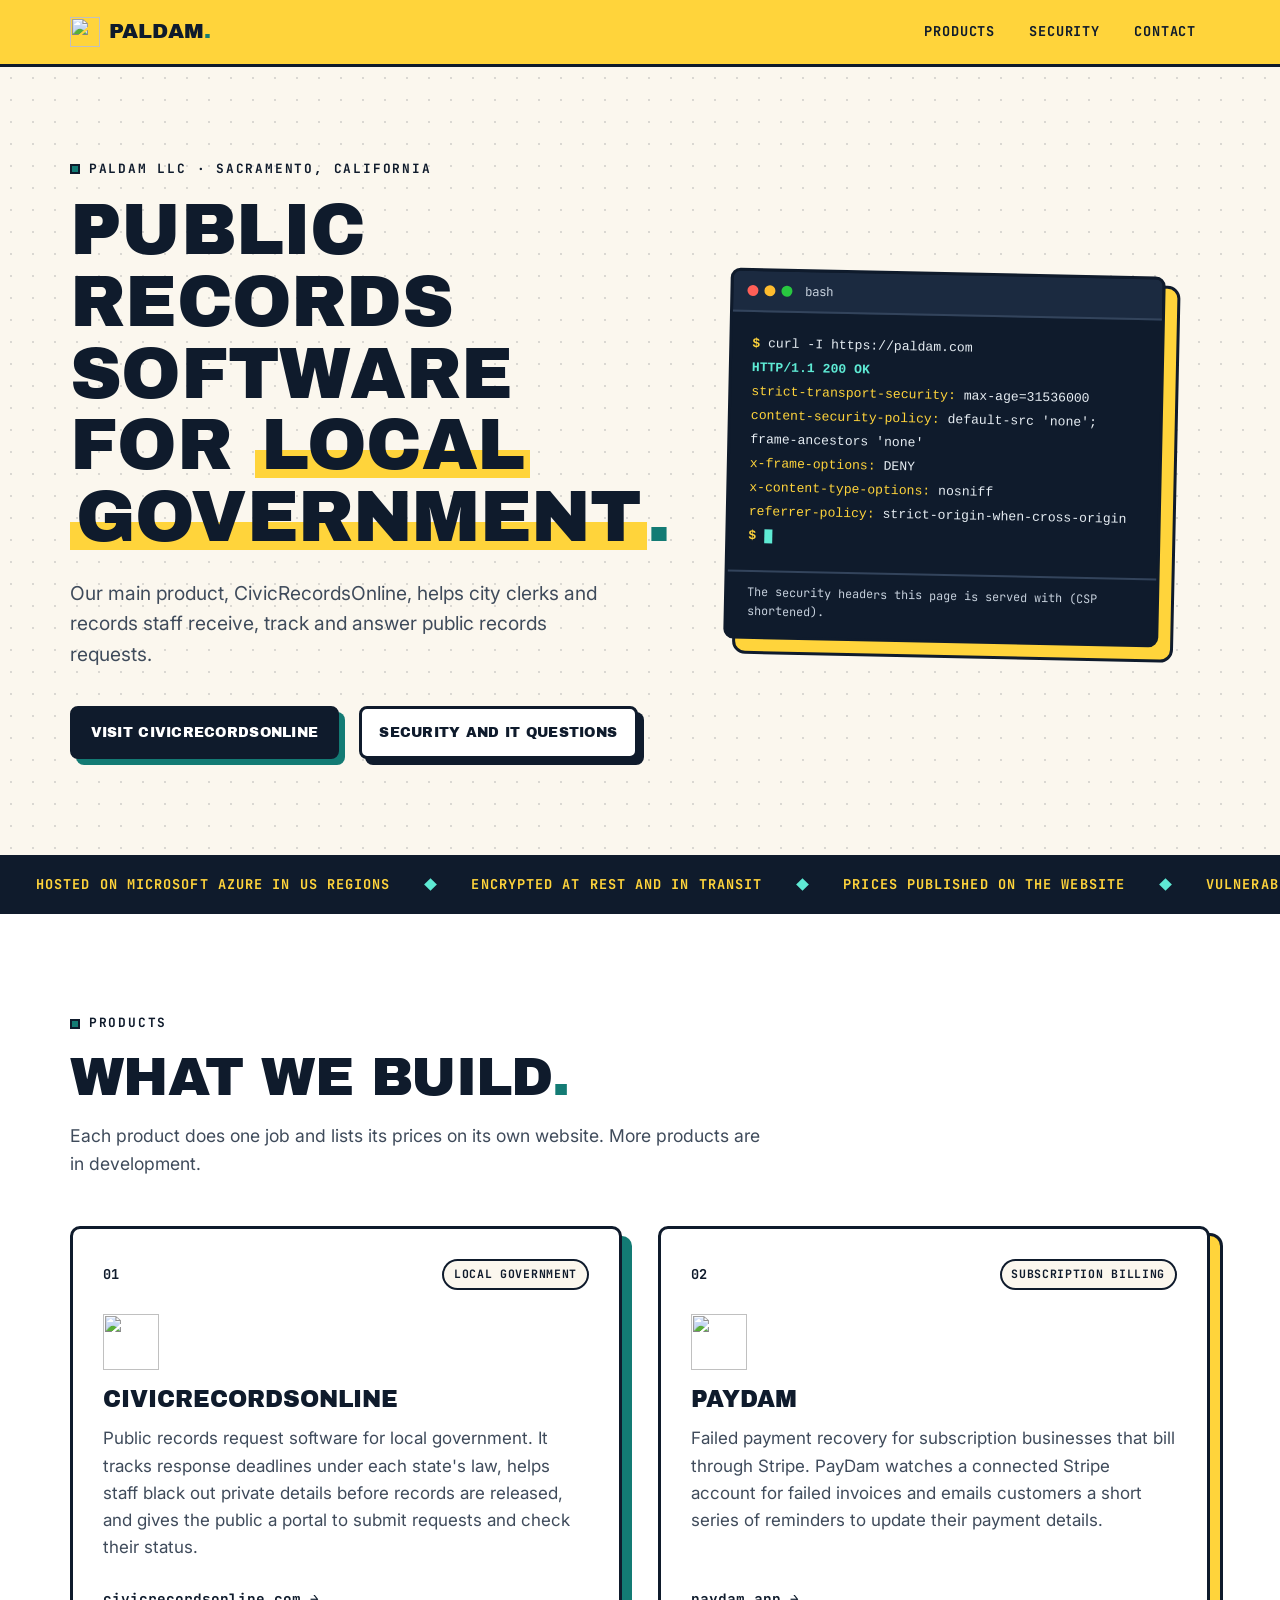
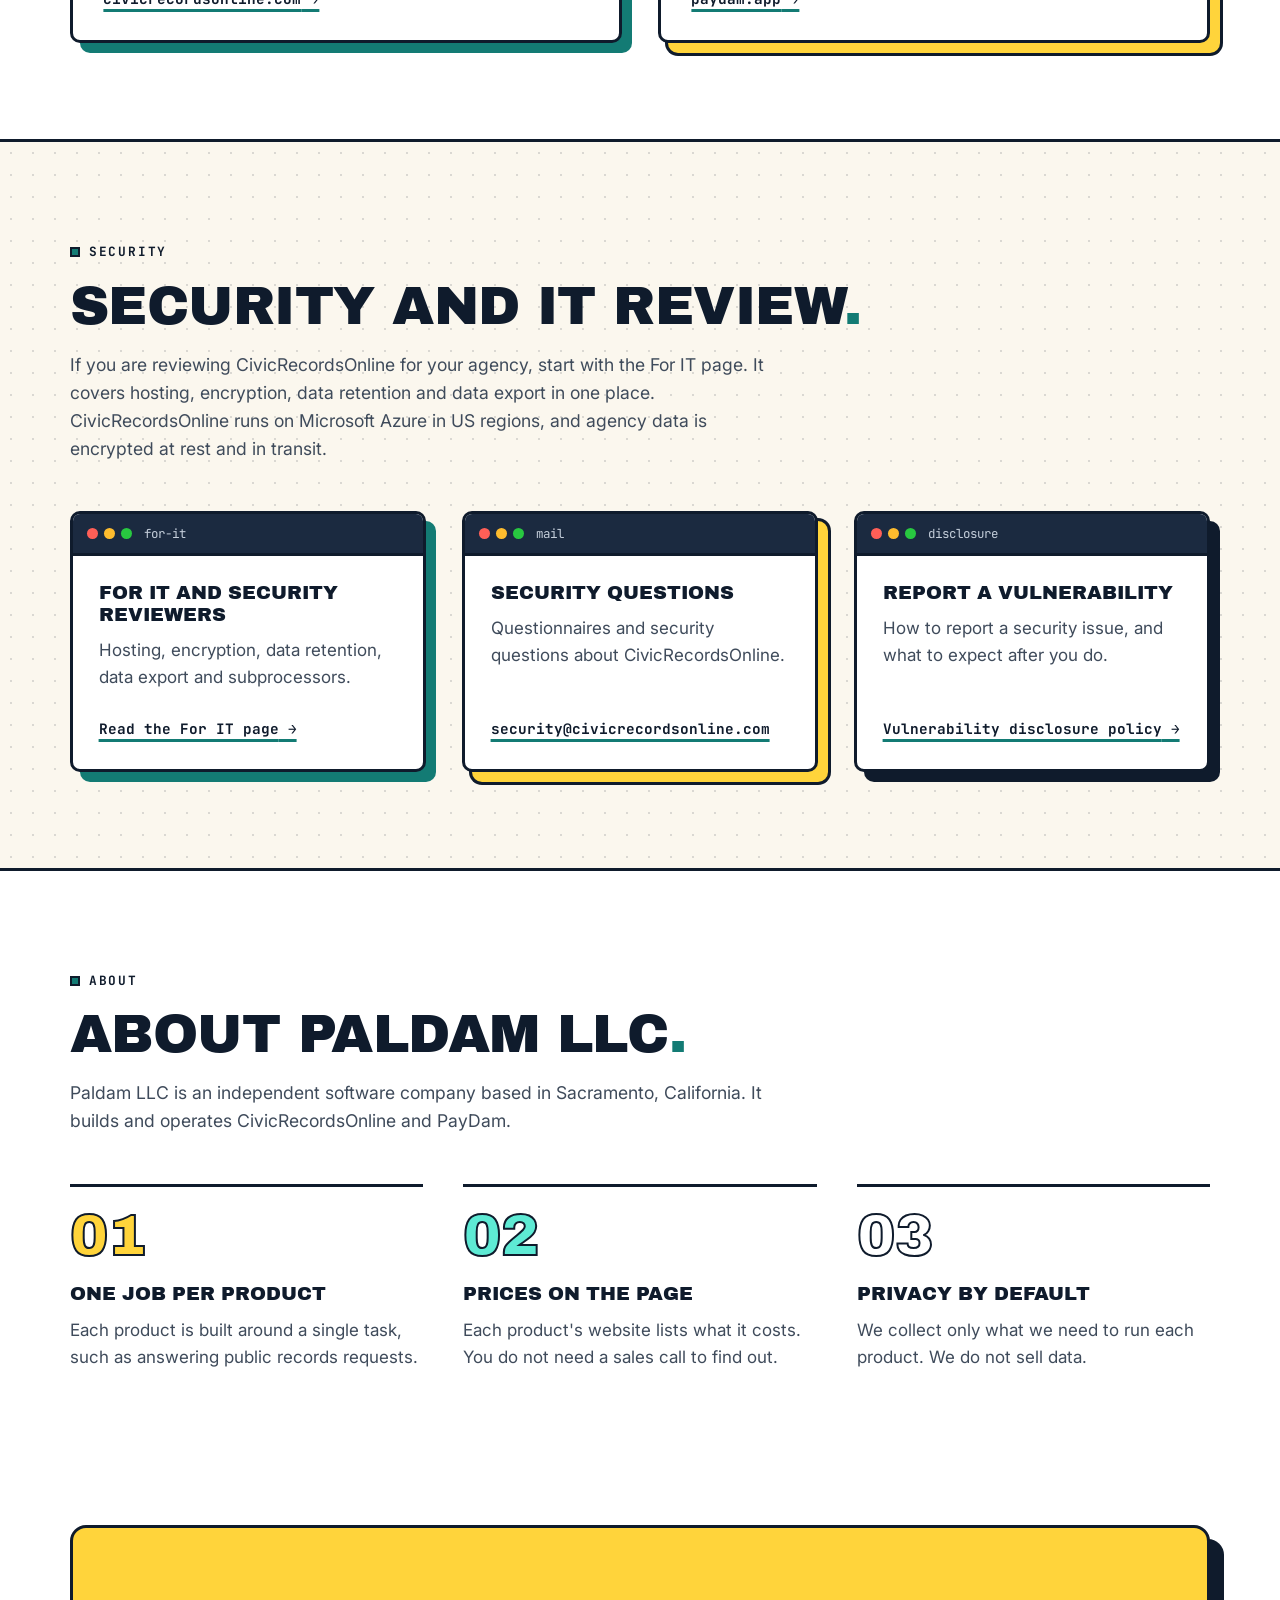
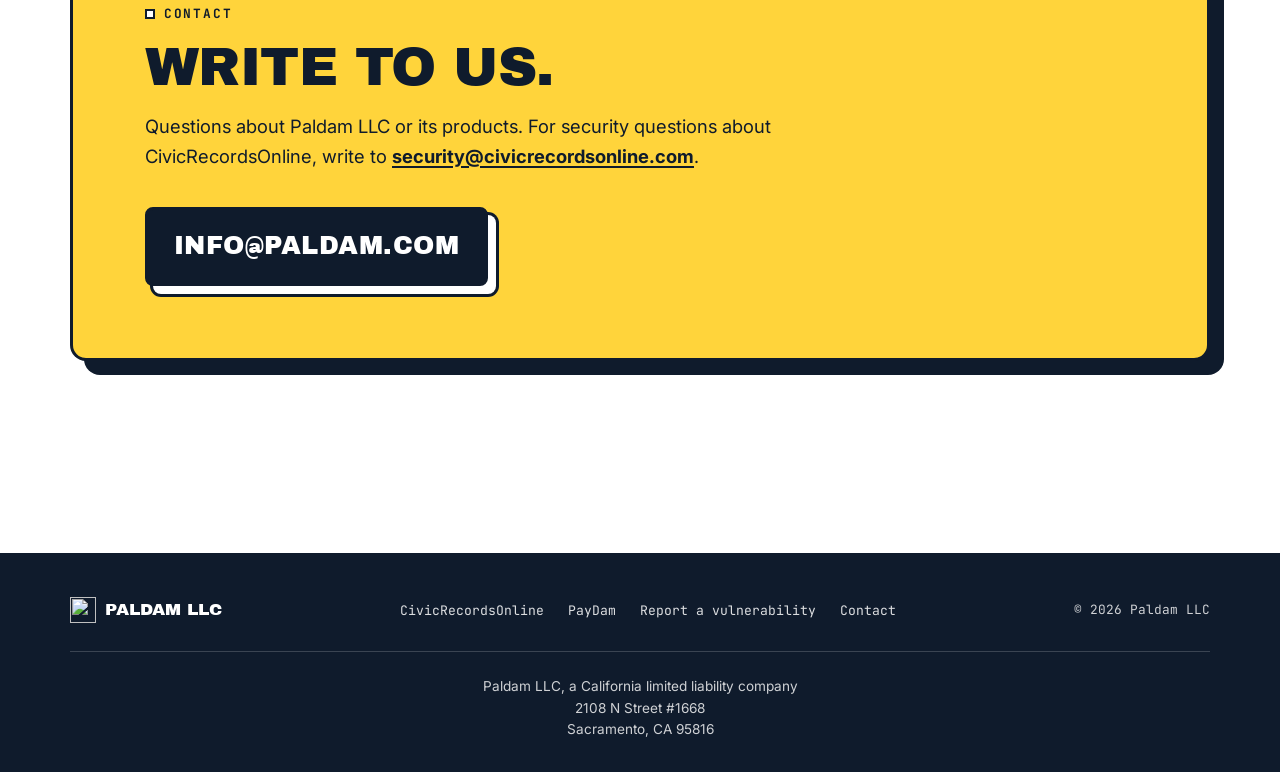
==== index.html @ 059cff36 "Version the stylesheet URL so browsers drop the cached old CSS Co-Authored-By: Claude Opus 5.5 <nore" ====
<!DOCTYPE html>
<html lang="en">
<head>
    <meta charset="UTF-8" />
    <meta name="viewport" content="width=device-width, initial-scale=1.0" />
    <title>Paldam LLC — Public records software for local government</title>
    <meta name="description" content="Paldam LLC is a software company in Sacramento, California. It builds CivicRecordsOnline, public records request software for local government, and PayDam, failed Stripe payment recovery for subscription businesses." />
    <meta name="robots" content="index, follow" />
    <meta name="theme-color" content="#ffd43b" />
    <link rel="canonical" href="https://paldam.com/" />

    <meta property="og:type" content="website" />
    <meta property="og:url" content="https://paldam.com/" />
    <meta property="og:title" content="Paldam LLC — Public records software for local government" />
    <meta property="og:description" content="Paldam LLC is a software company in Sacramento, California. It builds CivicRecordsOnline, public records request software for local government, and PayDam, failed Stripe payment recovery for subscription businesses." />
    <meta property="og:site_name" content="Paldam" />
    <meta property="og:locale" content="en_US" />

    <meta name="twitter:card" content="summary" />
    <meta name="twitter:title" content="Paldam LLC — Public records software for local government" />
    <meta name="twitter:description" content="Paldam LLC is a software company in Sacramento, California. It builds CivicRecordsOnline, public records request software for local government, and PayDam, failed Stripe payment recovery for subscription businesses." />

    <script type="application/ld+json">
    {
        "@context": "https://schema.org",
        "@type": "Organization",
        "name": "Paldam",
        "legalName": "Paldam LLC",
        "url": "https://paldam.com",
        "email": "info@paldam.com",
        "description": "Paldam LLC is a California limited liability company in Sacramento that builds CivicRecordsOnline, public records request software for local government, and PayDam.",
        "foundingDate": "2026",
        "sameAs": []
    }
    </script>

    <script type="application/ld+json">
    {
        "@context": "https://schema.org",
        "@type": "WebSite",
        "name": "Paldam",
        "url": "https://paldam.com"
    }
    </script>

    <script type="application/ld+json">
    {
        "@context": "https://schema.org",
        "@type": "SoftwareApplication",
        "name": "CivicRecordsOnline",
        "url": "https://www.civicrecordsonline.com",
        "applicationCategory": "BusinessApplication",
        "operatingSystem": "Web",
        "description": "Public records request software for local government. CivicRecordsOnline tracks response deadlines under each state's law, helps staff black out private details before records are released, and gives the public a portal to submit requests and check their status.",
        "offers": {
            "@type": "Offer",
            "description": "Free trial for government agencies. Monthly subscription tiers from $99 to $499 per month, with redaction and the public portal included in every tier."
        }
    }
    </script>

    <script type="application/ld+json">
    {
        "@context": "https://schema.org",
        "@type": "SoftwareApplication",
        "name": "PayDam",
        "url": "https://paydam.app",
        "applicationCategory": "BusinessApplication",
        "operatingSystem": "Web",
        "description": "Failed Stripe payment recovery for subscription businesses. PayDam watches a connected Stripe account for failed invoices and emails customers a short series of reminders to update their payment details."
    }
    </script>

    <link rel="preconnect" href="https://fonts.googleapis.com" />
    <link rel="preconnect" href="https://fonts.gstatic.com" crossorigin />
    <link href="https://fonts.googleapis.com/css2?family=Archivo+Black&family=Inter:wght@400;500;600;700&family=JetBrains+Mono:wght@500;700&display=swap" rel="stylesheet" />
    <link rel="stylesheet" href="/css/style.css?v=20261031b" />
    <link rel="icon" type="image/png" href="/favicon.png" />
    <script async src="https://www.googletagmanager.com/gtag/js?id=G-RNQLX96MKZ"></script>
    <script src="/js/analytics.js?v=20261031b"></script>
</head>
<body>

<a href="#main" class="skip-link">Skip to main content</a>

<header class="topbar">
    <div class="wrap topbar-inner">
        <a href="/" class="brand" aria-label="Paldam home">
            <img src="/icon.png" alt="" class="brand-icon" width="30" height="30" />
            <span class="brand-name">Paldam<span class="dot" aria-hidden="true">.</span></span>
        </a>
        <nav aria-label="Main">
            <ul class="topnav">
                <li><a href="#products">Products</a></li>
                <li><a href="#security">Security</a></li>
                <li><a href="#contact">Contact</a></li>
            </ul>
        </nav>
    </div>
</header>

<main id="main">

<section class="hero grid-bg" aria-labelledby="hero-title">
    <div class="wrap hero-inner">
        <div class="hero-copy">
            <p class="eyebrow">Paldam LLC · Sacramento, California</p>
            <h1 id="hero-title" class="display">
                Public records software for
                <span class="mark">local government</span><span class="dot" aria-hidden="true">.</span>
            </h1>
            <p class="lede">
                Our main product, CivicRecordsOnline, helps city clerks and
                records staff receive, track and answer public records requests.
            </p>
            <div class="actions">
                <a href="https://www.civicrecordsonline.com" class="btn btn-ink">Visit CivicRecordsOnline</a>
                <a href="#security" class="btn btn-paper">Security and IT questions</a>
            </div>
        </div>

        <figure class="term hero-term" aria-labelledby="term-caption">
            <div class="term-bar" aria-hidden="true">
                <span class="term-dots"><i></i><i></i><i></i></span>
                <span class="term-title">bash</span>
            </div>
<pre class="term-body"><code><span class="t-prompt">$</span> curl -I https://paldam.com
<span class="t-ok">HTTP/1.1 200 OK</span>
<span class="t-key">strict-transport-security:</span> max-age=31536000
<span class="t-key">content-security-policy:</span> default-src 'none'; frame-ancestors 'none'
<span class="t-key">x-frame-options:</span> DENY
<span class="t-key">x-content-type-options:</span> nosniff
<span class="t-key">referrer-policy:</span> strict-origin-when-cross-origin
<span class="t-prompt">$</span> <span class="t-cursor" aria-hidden="true"></span></code></pre>
            <figcaption id="term-caption" class="term-caption">The security headers this page is served with (CSP shortened).</figcaption>
        </figure>
    </div>
</section>

<div class="ticker" aria-label="Facts about CivicRecordsOnline">
    <ul class="ticker-track">
        <li>Hosted on Microsoft Azure in US regions</li>
        <li>Encrypted at rest and in transit</li>
        <li>Prices published on the website</li>
        <li>Vulnerability disclosure policy</li>
        <li>security.txt at /.well-known</li>
        <li aria-hidden="true">Hosted on Microsoft Azure in US regions</li>
        <li aria-hidden="true">Encrypted at rest and in transit</li>
        <li aria-hidden="true">Prices published on the website</li>
        <li aria-hidden="true">Vulnerability disclosure policy</li>
        <li aria-hidden="true">security.txt at /.well-known</li>
    </ul>
</div>

<section class="section" id="products" aria-labelledby="products-title">
    <div class="wrap">
        <p class="eyebrow">Products</p>
        <h2 id="products-title" class="display display-2">What we build<span class="dot" aria-hidden="true">.</span></h2>
        <p class="section-lede">Each product does one job and lists its prices on its own website. More products are in development.</p>

        <div class="cards cards-2">
            <article class="card card-teal">
                <div class="card-head">
                    <span class="card-num">01</span>
                    <span class="tag">Local government</span>
                </div>
                <img src="https://www.civicrecordsonline.com/favicon.png" alt="" class="card-icon" width="56" height="56" />
                <h3 class="card-title">CivicRecordsOnline</h3>
                <p class="card-text">
                    Public records request software for local government. It
                    tracks response deadlines under each state's law, helps
                    staff black out private details before records are
                    released, and gives the public a portal to submit requests
                    and check their status.
                </p>
                <a href="https://www.civicrecordsonline.com" class="card-link">civicrecordsonline.com</a>
            </article>

            <article class="card card-yellow">
                <div class="card-head">
                    <span class="card-num">02</span>
                    <span class="tag">Subscription billing</span>
                </div>
                <img src="https://paydam.app/favicon.png" alt="" class="card-icon" width="56" height="56" />
                <h3 class="card-title">PayDam</h3>
                <p class="card-text">
                    Failed payment recovery for subscription businesses that
                    bill through Stripe. PayDam watches a connected Stripe
                    account for failed invoices and emails customers a short
                    series of reminders to update their payment details.
                </p>
                <a href="https://paydam.app" class="card-link">paydam.app</a>
            </article>
        </div>
    </div>
</section>

<section class="section section-paper grid-bg" id="security" aria-labelledby="security-title">
    <div class="wrap">
        <p class="eyebrow">Security</p>
        <h2 id="security-title" class="display display-2">Security and IT review<span class="dot" aria-hidden="true">.</span></h2>
        <p class="section-lede">
            If you are reviewing CivicRecordsOnline for your agency, start with
            the For IT page. It covers hosting, encryption, data retention and
            data export in one place. CivicRecordsOnline runs on Microsoft Azure
            in US regions, and agency data is encrypted at rest and in transit.
        </p>

        <ul class="cards cards-3">
            <li class="card win">
                <div class="term-bar" aria-hidden="true">
                    <span class="term-dots"><i></i><i></i><i></i></span>
                    <span class="term-title">for-it</span>
                </div>
                <div class="win-body">
                    <h3 class="card-title">For IT and security reviewers</h3>
                    <p class="card-text">Hosting, encryption, data retention, data export and subprocessors.</p>
                    <a href="https://www.civicrecordsonline.com/for-it" class="card-link">Read the For IT page</a>
                </div>
            </li>
            <li class="card win">
                <div class="term-bar" aria-hidden="true">
                    <span class="term-dots"><i></i><i></i><i></i></span>
                    <span class="term-title">mail</span>
                </div>
                <div class="win-body">
                    <h3 class="card-title">Security questions</h3>
                    <p class="card-text">Questionnaires and security questions about CivicRecordsOnline.</p>
                    <a href="mailto:security@civicrecordsonline.com" class="card-link card-link-mail">security@civicrecordsonline.com</a>
                </div>
            </li>
            <li class="card win">
                <div class="term-bar" aria-hidden="true">
                    <span class="term-dots"><i></i><i></i><i></i></span>
                    <span class="term-title">disclosure</span>
                </div>
                <div class="win-body">
                    <h3 class="card-title">Report a vulnerability</h3>
                    <p class="card-text">How to report a security issue, and what to expect after you do.</p>
                    <a href="https://www.civicrecordsonline.com/security" class="card-link">Vulnerability disclosure policy</a>
                </div>
            </li>
        </ul>
    </div>
</section>

<section class="section" id="about" aria-labelledby="about-title">
    <div class="wrap">
        <p class="eyebrow">About</p>
        <h2 id="about-title" class="display display-2">About Paldam LLC<span class="dot" aria-hidden="true">.</span></h2>
        <p class="section-lede">
            Paldam LLC is an independent software company based in Sacramento,
            California. It builds and operates CivicRecordsOnline and PayDam.
        </p>

        <ol class="values">
            <li class="value">
                <span class="value-num" aria-hidden="true">01</span>
                <h3 class="value-title">One job per product</h3>
                <p class="card-text">Each product is built around a single task, such as answering public records requests.</p>
            </li>
            <li class="value">
                <span class="value-num" aria-hidden="true">02</span>
                <h3 class="value-title">Prices on the page</h3>
                <p class="card-text">Each product's website lists what it costs. You do not need a sales call to find out.</p>
            </li>
            <li class="value">
                <span class="value-num" aria-hidden="true">03</span>
                <h3 class="value-title">Privacy by default</h3>
                <p class="card-text">We collect only what we need to run each product. We do not sell data.</p>
            </li>
        </ol>
    </div>
</section>

<section class="section section-contact" id="contact" aria-labelledby="contact-title">
    <div class="wrap">
        <div class="contact">
            <p class="eyebrow eyebrow-ink">Contact</p>
            <h2 id="contact-title" class="display display-2">Write to us<span class="dot dot-ink" aria-hidden="true">.</span></h2>
            <p class="contact-text">
                Questions about Paldam LLC or its products. For security
                questions about CivicRecordsOnline, write to
                <a href="mailto:security@civicrecordsonline.com">security@civicrecordsonline.com</a>.
            </p>
            <a href="mailto:info@paldam.com" class="btn btn-ink btn-big">info@paldam.com</a>
        </div>
    </div>
</section>

</main>

<footer class="footer">
    <div class="wrap footer-inner">
        <div class="footer-brand">
            <img src="/icon_white.png" alt="" width="26" height="26" />
            <span>Paldam LLC</span>
        </div>
        <nav aria-label="Footer">
            <ul class="footer-links">
                <li><a href="https://www.civicrecordsonline.com">CivicRecordsOnline</a></li>
                <li><a href="https://paydam.app">PayDam</a></li>
                <li><a href="https://www.civicrecordsonline.com/security">Report a vulnerability</a></li>
                <li><a href="mailto:info@paldam.com">Contact</a></li>
            </ul>
        </nav>
        <span class="footer-copy">&copy; 2026 Paldam LLC</span>
    </div>
    <div class="wrap footer-legal">
        Paldam LLC, a California limited liability company<br />
        2108 N Street #1668<br />
        Sacramento, CA 95816
    </div>
</footer>

</body>
</html>
---- css/style.css ----
*, *::before, *::after { box-sizing: border-box; margin: 0; padding: 0; }

:root {
    --ink:      #0f1b2c;
    --ink-2:    #1b2a40;
    --paper:    #fbf7ee;
    --white:    #ffffff;
    --yellow:   #ffd43b;
    --teal:     #137b74;
    --teal-lt:  #5eead4;
    --muted:    #3f4b5b;
    --dot-grid: rgba(15, 27, 44, .14);
    --border:   3px solid var(--ink);
    --radius:   10px;
    --display:  'Archivo Black', 'Arial Black', 'Segoe UI', sans-serif;
    --body:     'Inter', 'Segoe UI', system-ui, sans-serif;
    --mono:     'JetBrains Mono', ui-monospace, 'Cascadia Mono', Consolas, monospace;
}

html { scroll-behavior: smooth; scroll-padding-top: 80px; }

body {
    font-family: var(--body);
    font-size: 1.0625rem;
    line-height: 1.6;
    color: var(--ink);
    background: var(--white);
    -webkit-font-smoothing: antialiased;
}

img { display: block; max-width: 100%; }
a { color: inherit; }

.wrap {
    width: min(1140px, 100% - 3rem);
    margin-inline: auto;
}

.skip-link {
    position: absolute;
    left: -9999px;
    top: .5rem;
    z-index: 300;
    background: var(--ink);
    color: var(--white);
    padding: .6rem 1rem;
    border-radius: 6px;
    font-weight: 700;
    text-decoration: none;
}
.skip-link:focus { left: .5rem; }

a:focus-visible,
.btn:focus-visible {
    outline: 3px solid var(--ink);
    outline-offset: 3px;
    box-shadow: 0 0 0 6px var(--yellow);
}

.grid-bg {
    background-color: var(--paper);
    background-image: radial-gradient(var(--dot-grid) 1.2px, transparent 1.4px);
    background-size: 22px 22px;
}

.dot { color: var(--teal); }
.dot-ink { color: var(--ink); }

.eyebrow {
    display: inline-flex;
    align-items: center;
    gap: .55rem;
    font-family: var(--mono);
    font-size: .8rem;
    font-weight: 700;
    letter-spacing: .14em;
    text-transform: uppercase;
    color: var(--ink);
    margin-bottom: 1rem;
}
.eyebrow::before {
    content: '';
    width: 10px;
    height: 10px;
    background: var(--teal);
    border: 2px solid var(--ink);
}
.eyebrow-ink::before { background: var(--white); }

.display {
    font-family: var(--display);
    font-weight: 400;
    text-transform: uppercase;
    letter-spacing: -.01em;
    line-height: 1;
    color: var(--ink);
}
.display-2 {
    font-size: clamp(2rem, 4.6vw, 3.4rem);
    margin-bottom: 1.1rem;
}

.mark {
    background: linear-gradient(transparent 56%, var(--yellow) 56%, var(--yellow) 92%, transparent 92%);
    -webkit-box-decoration-break: clone;
    box-decoration-break: clone;
    padding-inline: .08em;
}

.topbar {
    position: sticky;
    top: 0;
    z-index: 100;
    background: var(--yellow);
    border-bottom: var(--border);
}
.topbar-inner {
    display: flex;
    align-items: center;
    justify-content: space-between;
    gap: 1rem;
    min-height: 64px;
}
.brand {
    display: inline-flex;
    align-items: center;
    gap: .55rem;
    text-decoration: none;
}
.brand-icon { width: 30px; height: 30px; object-fit: contain; }
.brand-name {
    font-family: var(--display);
    font-size: 1.3rem;
    text-transform: uppercase;
    letter-spacing: .01em;
}
.topnav {
    display: flex;
    gap: .4rem;
    list-style: none;
}
.topnav a {
    display: block;
    padding: .4rem .75rem;
    border: 2px solid transparent;
    border-radius: 6px;
    font-family: var(--mono);
    font-size: .85rem;
    font-weight: 700;
    text-transform: uppercase;
    letter-spacing: .06em;
    text-decoration: none;
    transition: border-color .15s, background-color .15s;
}
.topnav a:hover {
    border-color: var(--ink);
    background: var(--white);
}

.btn {
    display: inline-block;
    padding: .8rem 1.1rem;
    border: var(--border);
    border-radius: 8px;
    font-family: var(--display);
    font-size: .86rem;
    text-transform: uppercase;
    letter-spacing: .02em;
    text-decoration: none;
    transition: transform .15s ease, box-shadow .15s ease;
}
.btn-ink {
    background: var(--ink);
    color: var(--white);
    box-shadow: 6px 6px 0 var(--teal);
}
.btn-paper {
    background: var(--white);
    color: var(--ink);
    box-shadow: 6px 6px 0 var(--ink);
}
.btn:hover { transform: translate(-2px, -2px); }
.btn-ink:hover { box-shadow: 8px 8px 0 var(--teal); }
.btn-paper:hover { box-shadow: 8px 8px 0 var(--ink); }
.btn:active { transform: translate(4px, 4px); box-shadow: 2px 2px 0 var(--ink); }

.hero {
    border-bottom: var(--border);
    padding: 5.5rem 0 6rem;
}
.hero-inner {
    display: grid;
    grid-template-columns: 1.1fr .9fr;
    gap: 3.5rem;
    align-items: center;
}
.hero .display {
    font-size: clamp(2.4rem, 5.6vw, 4.6rem);
    margin-bottom: 1.5rem;
}
.lede {
    font-size: 1.2rem;
    color: var(--muted);
    max-width: 34rem;
    margin-bottom: 2.25rem;
}
.actions {
    display: flex;
    flex-wrap: wrap;
    gap: 1.1rem 1.25rem;
}

.term {
    background: var(--ink);
    border: var(--border);
    border-radius: var(--radius);
    overflow: hidden;
}
.hero-term {
    box-shadow: 12px 12px 0 var(--yellow), 12px 12px 0 3px var(--ink);
    transform: rotate(1.2deg);
    transition: transform .25s ease;
}
.hero-term:hover { transform: rotate(0deg); }
.term-bar {
    display: flex;
    align-items: center;
    gap: .75rem;
    padding: .6rem .9rem;
    background: var(--ink-2);
    border-bottom: 2px solid #33445c;
}
.term-dots { display: inline-flex; gap: 6px; }
.term-dots i {
    width: 11px;
    height: 11px;
    border-radius: 50%;
    background: #ff5f57;
}
.term-dots i:nth-child(2) { background: #febc2e; }
.term-dots i:nth-child(3) { background: #28c840; }
.term-title {
    font-family: var(--mono);
    font-size: .78rem;
    color: #c5cfdb;
}
.term-body {
    margin: 0;
    padding: 1.25rem 1.25rem 1.4rem;
    font-family: var(--mono);
    font-size: .82rem;
    line-height: 1.75;
    color: #e6edf3;
    white-space: pre-wrap;
    overflow-wrap: anywhere;
}
.t-prompt { color: var(--yellow); font-weight: 700; }
.t-ok { color: var(--teal-lt); font-weight: 700; }
.t-key { color: var(--yellow); }
.t-cursor {
    display: inline-block;
    width: .6em;
    height: 1.05em;
    vertical-align: text-bottom;
    background: var(--teal-lt);
    animation: blink 1.1s steps(1) infinite;
}
@keyframes blink { 50% { opacity: 0; } }
.term-caption {
    padding: .7rem 1.25rem .9rem;
    border-top: 2px solid #33445c;
    font-family: var(--mono);
    font-size: .74rem;
    color: #c5cfdb;
}

.ticker {
    overflow: hidden;
    background: var(--ink);
    border-bottom: var(--border);
}
.ticker-track {
    display: flex;
    width: max-content;
    list-style: none;
    animation: marquee 38s linear infinite;
}
.ticker:hover .ticker-track { animation-play-state: paused; }
.ticker-track li {
    display: flex;
    align-items: center;
    gap: 2.25rem;
    padding: .95rem 0 .95rem 2.25rem;
    font-family: var(--mono);
    font-size: .85rem;
    font-weight: 700;
    letter-spacing: .08em;
    text-transform: uppercase;
    color: var(--yellow);
    white-space: nowrap;
}
.ticker-track li::after {
    content: '';
    width: 9px;
    height: 9px;
    background: var(--teal-lt);
    transform: rotate(45deg);
}
@keyframes marquee { to { transform: translateX(-50%); } }

.section { padding: 6rem 0; }
.section-paper { border-block: var(--border); }
.section-lede {
    color: var(--muted);
    font-size: 1.1rem;
    max-width: 44rem;
}

.cards {
    display: grid;
    gap: 2.25rem;
    margin-top: 3rem;
    list-style: none;
    align-items: stretch;
}
.cards-2 { grid-template-columns: repeat(2, 1fr); }
.cards-3 { grid-template-columns: repeat(3, 1fr); }

.card {
    display: flex;
    flex-direction: column;
    background: var(--white);
    border: var(--border);
    border-radius: var(--radius);
    padding: 1.9rem;
    box-shadow: 10px 10px 0 var(--ink);
    transition: transform .2s ease, box-shadow .2s ease;
}
.card:hover { transform: translate(-3px, -3px); }
.card-teal { box-shadow: 10px 10px 0 var(--teal); }
.card-teal:hover { box-shadow: 13px 13px 0 var(--teal); }
.card-yellow { box-shadow: 10px 10px 0 var(--yellow), 10px 10px 0 3px var(--ink); }
.card-yellow:hover { box-shadow: 13px 13px 0 var(--yellow), 13px 13px 0 3px var(--ink); }

.card-head {
    display: flex;
    align-items: center;
    justify-content: space-between;
    gap: 1rem;
    margin-bottom: 1.5rem;
}
.card-num {
    font-family: var(--mono);
    font-size: .85rem;
    font-weight: 700;
}
.tag {
    font-family: var(--mono);
    font-size: .72rem;
    font-weight: 700;
    letter-spacing: .06em;
    text-transform: uppercase;
    padding: .25rem .6rem;
    border: 2px solid var(--ink);
    border-radius: 999px;
    background: var(--paper);
}
.card-icon {
    width: 56px;
    height: 56px;
    object-fit: contain;
    margin-bottom: 1.1rem;
}
.card-title {
    font-family: var(--display);
    font-weight: 400;
    font-size: 1.45rem;
    line-height: 1.15;
    text-transform: uppercase;
    margin-bottom: .7rem;
}
.card-text {
    color: var(--muted);
    margin-bottom: 1.6rem;
}
.card-link {
    margin-top: auto;
    align-self: flex-start;
    font-family: var(--mono);
    font-size: .9rem;
    font-weight: 700;
    color: var(--ink);
    text-decoration: underline;
    text-decoration-color: var(--teal);
    text-decoration-thickness: 3px;
    text-underline-offset: 5px;
}
.card-link::after { content: ' \2192'; }
.card-link:hover { text-decoration-color: var(--ink); }
.card-link-mail { overflow-wrap: anywhere; }
.card-link-mail::after { content: none; }

.win {
    padding: 0;
    overflow: hidden;
}
.win .term-bar { border-bottom: var(--border); }
.win-body {
    display: flex;
    flex-direction: column;
    flex: 1;
    padding: 1.6rem 1.6rem 1.8rem;
}
.win .card-title { font-size: 1.2rem; }
.cards-3 .win:nth-child(1) { box-shadow: 10px 10px 0 var(--teal); }
.cards-3 .win:nth-child(2) { box-shadow: 10px 10px 0 var(--yellow), 10px 10px 0 3px var(--ink); }
.cards-3 .win:nth-child(3) { box-shadow: 10px 10px 0 var(--ink); }

.values {
    display: grid;
    grid-template-columns: repeat(3, 1fr);
    gap: 2.5rem;
    margin-top: 3rem;
    list-style: none;
}
.value {
    border-top: var(--border);
    padding-top: 1.25rem;
}
.value-num {
    display: block;
    font-family: var(--display);
    font-size: 3.6rem;
    line-height: 1;
    color: transparent;
    -webkit-text-stroke: 2px var(--ink);
    margin-bottom: .9rem;
}
.value:nth-child(1) .value-num { color: var(--yellow); }
.value:nth-child(2) .value-num { color: var(--teal-lt); }
.value:nth-child(3) .value-num { color: var(--white); }
.value-title {
    font-family: var(--display);
    font-weight: 400;
    font-size: 1.2rem;
    text-transform: uppercase;
    margin-bottom: .5rem;
}

.section-contact { padding-top: 2rem; }
.contact {
    background: var(--yellow);
    border: var(--border);
    border-radius: 16px;
    box-shadow: 14px 14px 0 var(--ink);
    padding: clamp(2rem, 6vw, 4.5rem);
}
.contact-text {
    font-size: 1.15rem;
    max-width: 40rem;
    margin-bottom: 2.25rem;
}
.contact-text a {
    font-weight: 700;
    text-decoration-thickness: 2px;
    text-underline-offset: 3px;
    overflow-wrap: anywhere;
}
.btn-big {
    font-size: clamp(1.05rem, 3.2vw, 1.6rem);
    padding: 1rem 1.6rem;
    box-shadow: 8px 8px 0 var(--white), 8px 8px 0 3px var(--ink);
}
.btn-big:hover { box-shadow: 10px 10px 0 var(--white), 10px 10px 0 3px var(--ink); }

.footer {
    margin-top: 6rem;
    background: var(--ink);
    color: var(--white);
    border-top: var(--border);
    padding: 2.5rem 0 2rem;
}
.footer-inner {
    display: flex;
    align-items: center;
    justify-content: space-between;
    flex-wrap: wrap;
    gap: 1.25rem;
}
.footer-brand {
    display: inline-flex;
    align-items: center;
    gap: .55rem;
    font-family: var(--display);
    text-transform: uppercase;
}
.footer-brand img { width: 26px; height: 26px; object-fit: contain; }
.footer-links {
    display: flex;
    flex-wrap: wrap;
    gap: .6rem 1.5rem;
    list-style: none;
}
.footer-links a {
    font-family: var(--mono);
    font-size: .82rem;
    color: rgba(255, 255, 255, .85);
    text-decoration: none;
}
.footer-links a:hover { color: var(--yellow); text-decoration: underline; }
.footer .btn:focus-visible,
.footer a:focus-visible { outline-color: var(--yellow); box-shadow: none; }
.footer-copy {
    font-family: var(--mono);
    font-size: .8rem;
    color: rgba(255, 255, 255, .8);
}
.footer-legal {
    margin-top: 1.75rem;
    padding-top: 1.5rem;
    border-top: 1px solid rgba(255, 255, 255, .18);
    font-size: .85rem;
    line-height: 1.55;
    color: rgba(255, 255, 255, .8);
    text-align: center;
}

.not-found {
    min-height: 100vh;
    display: grid;
    place-items: center;
    text-align: center;
    padding: 2rem 1rem;
}
.not-found .display { font-size: clamp(3rem, 12vw, 7rem); margin-bottom: 1rem; }
.not-found .lede { margin-inline: auto; }

@media (max-width: 960px) {
    .hero-inner { grid-template-columns: 1fr; gap: 3rem; }
    .hero-term { transform: none; }
    .cards-3 { grid-template-columns: 1fr; }
    .values { grid-template-columns: 1fr; gap: 1.75rem; }
}

@media (max-width: 720px) {
    .cards-2 { grid-template-columns: 1fr; }
}

@media (max-width: 560px) {
    .wrap { width: calc(100% - 2rem); }
    .topbar-inner { min-height: 56px; }
    .brand-name { font-size: 1.1rem; }
    .topnav { gap: 0; }
    .topnav a { padding: .35rem .45rem; font-size: .72rem; letter-spacing: .02em; }
    .hero { padding: 3.25rem 0 4rem; }
    .lede { font-size: 1.08rem; }
    .section { padding: 4rem 0; }
    .card { padding: 1.4rem; box-shadow: 7px 7px 0 var(--ink); }
    .card-teal, .cards-3 .win:nth-child(1) { box-shadow: 7px 7px 0 var(--teal); }
    .card-yellow, .cards-3 .win:nth-child(2) { box-shadow: 7px 7px 0 var(--yellow), 7px 7px 0 3px var(--ink); }
    .win { padding: 0; }
    .hero-term { box-shadow: 8px 8px 0 var(--yellow), 8px 8px 0 3px var(--ink); }
    .term-body { font-size: .74rem; padding: 1rem; }
    .contact { box-shadow: 8px 8px 0 var(--ink); }
    .footer { margin-top: 4rem; }
    .footer-inner { flex-direction: column; align-items: flex-start; }
}

@media (prefers-reduced-motion: reduce) {
    html { scroll-behavior: auto; }
    *, *::before, *::after { transition: none !important; }
    .t-cursor { animation: none; }
    .ticker-track { animation: none; flex-wrap: wrap; width: auto; }
    .ticker-track li[aria-hidden="true"] { display: none; }
    .hero-term { transform: none; }
}
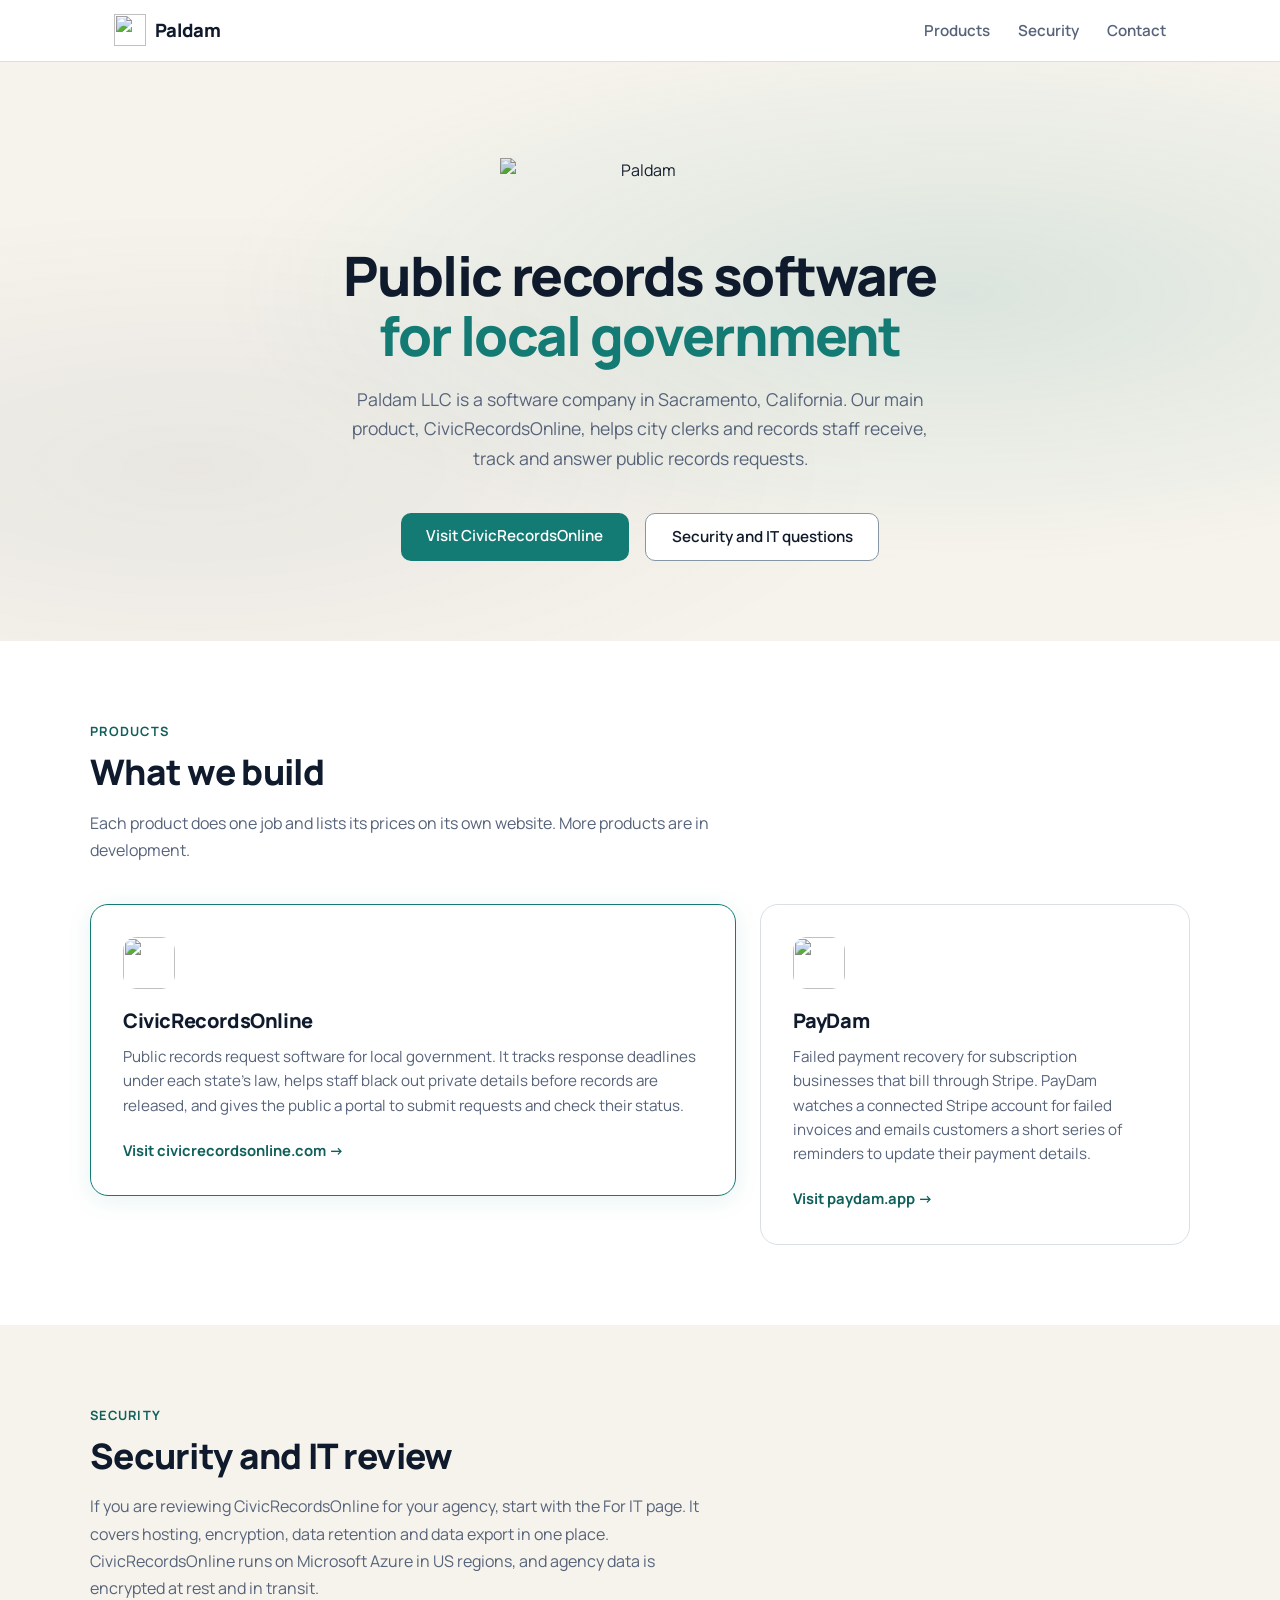
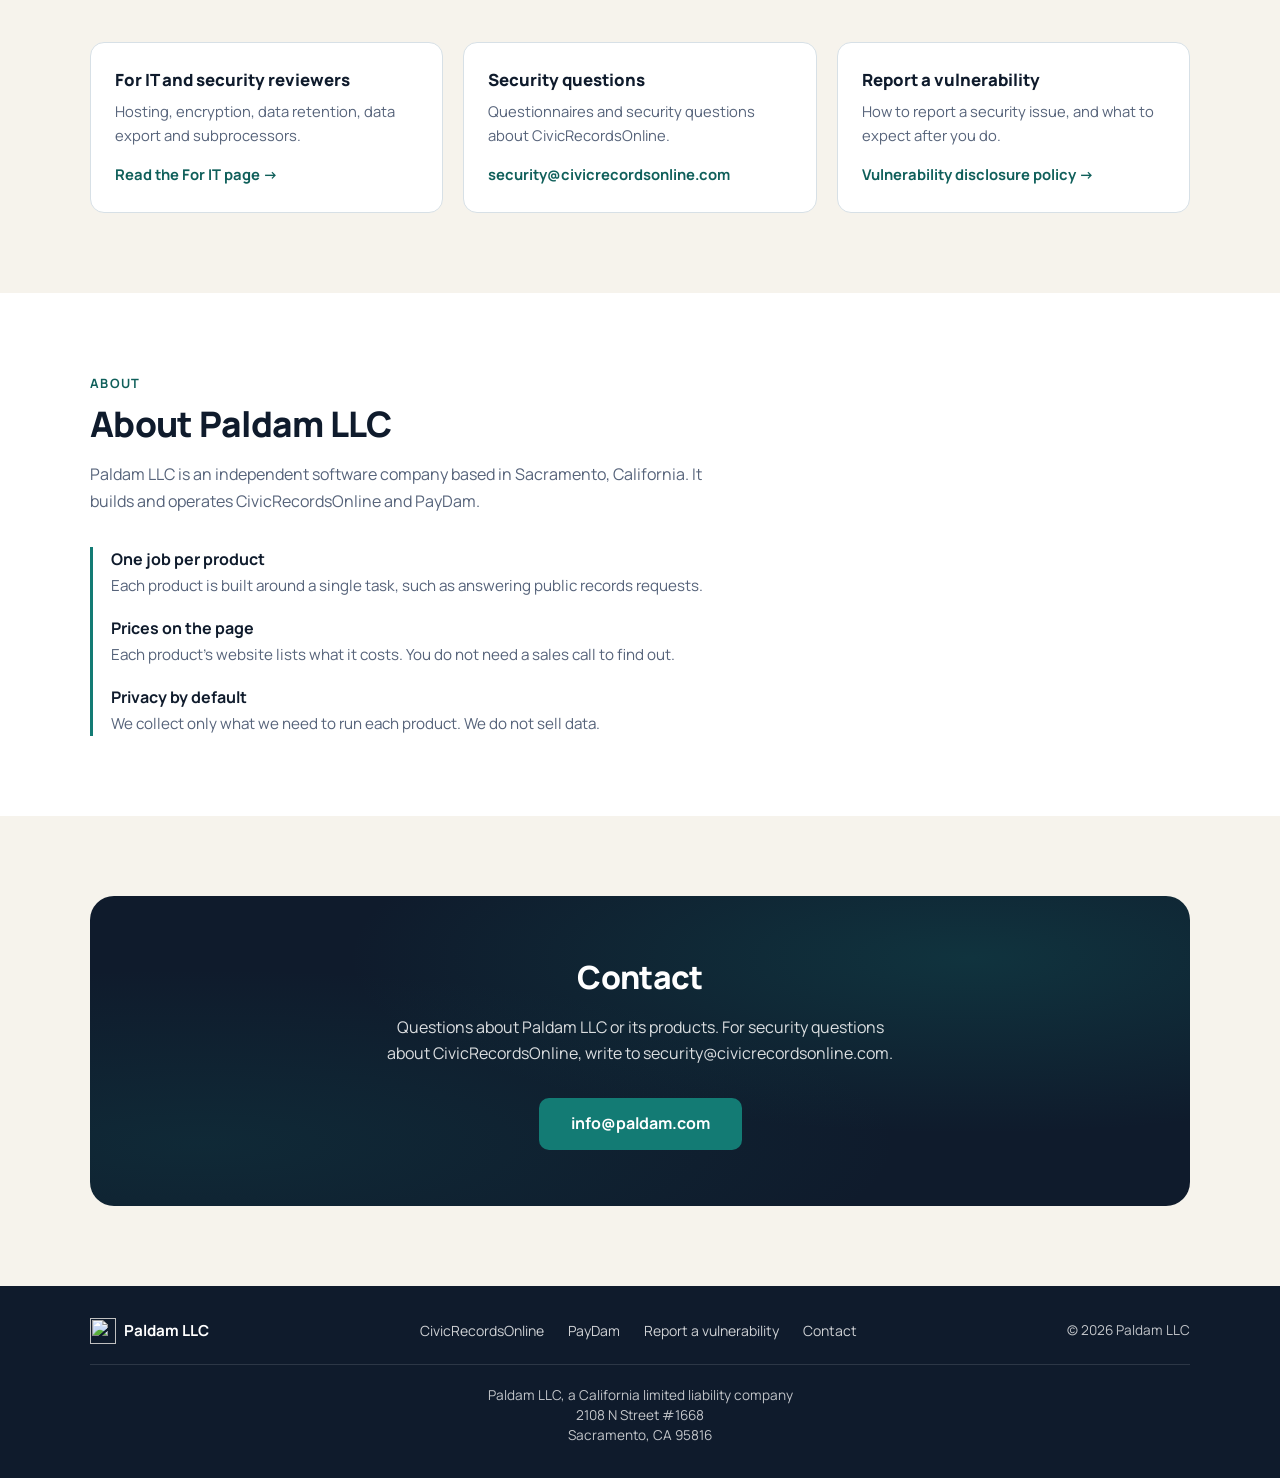
==== commit 51585673: "Roll paldam.com back to the approved design from #3 The neo-brutalist redesign (#4) went live withou" ====
--- a/index.html
+++ b/index.html
@@ -6,7 +6,6 @@
     <title>Paldam LLC — Public records software for local government</title>
     <meta name="description" content="Paldam LLC is a software company in Sacramento, California. It builds CivicRecordsOnline, public records request software for local government, and PayDam, failed Stripe payment recovery for subscription businesses." />
     <meta name="robots" content="index, follow" />
-    <meta name="theme-color" content="#ffd43b" />
     <link rel="canonical" href="https://paldam.com/" />
 
     <meta property="og:type" content="website" />
@@ -73,24 +72,25 @@
 
     <link rel="preconnect" href="https://fonts.googleapis.com" />
     <link rel="preconnect" href="https://fonts.gstatic.com" crossorigin />
-    <link href="https://fonts.googleapis.com/css2?family=Archivo+Black&family=Inter:wght@400;500;600;700&family=JetBrains+Mono:wght@500;700&display=swap" rel="stylesheet" />
-    <link rel="stylesheet" href="/css/style.css?v=20261031b" />
+    <link href="https://fonts.googleapis.com/css2?family=Manrope:wght@400;500;600;700;800;900&display=swap" rel="stylesheet" />
+    <link rel="stylesheet" href="/css/style.css?v=20261031r" />
     <link rel="icon" type="image/png" href="/favicon.png" />
     <script async src="https://www.googletagmanager.com/gtag/js?id=G-RNQLX96MKZ"></script>
-    <script src="/js/analytics.js?v=20261031b"></script>
+    <script src="/js/analytics.js?v=20261031r"></script>
 </head>
 <body>
 
 <a href="#main" class="skip-link">Skip to main content</a>
 
-<header class="topbar">
-    <div class="wrap topbar-inner">
-        <a href="/" class="brand" aria-label="Paldam home">
-            <img src="/icon.png" alt="" class="brand-icon" width="30" height="30" />
-            <span class="brand-name">Paldam<span class="dot" aria-hidden="true">.</span></span>
+<header class="nav">
+    <div class="nav-inner">
+        <a href="/" class="nav-brand" aria-label="Paldam home">
+            <img src="/icon.png" alt="" class="nav-brand-icon" width="32" height="32" />
+            Paldam
         </a>
+
         <nav aria-label="Main">
-            <ul class="topnav">
+            <ul class="nav-links">
                 <li><a href="#products">Products</a></li>
                 <li><a href="#security">Security</a></li>
                 <li><a href="#contact">Contact</a></li>
@@ -100,202 +100,144 @@
 </header>
 
 <main id="main">
-
-<section class="hero grid-bg" aria-labelledby="hero-title">
-    <div class="wrap hero-inner">
-        <div class="hero-copy">
-            <p class="eyebrow">Paldam LLC · Sacramento, California</p>
-            <h1 id="hero-title" class="display">
-                Public records software for
-                <span class="mark">local government</span><span class="dot" aria-hidden="true">.</span>
-            </h1>
-            <p class="lede">
-                Our main product, CivicRecordsOnline, helps city clerks and
-                records staff receive, track and answer public records requests.
-            </p>
-            <div class="actions">
-                <a href="https://www.civicrecordsonline.com" class="btn btn-ink">Visit CivicRecordsOnline</a>
-                <a href="#security" class="btn btn-paper">Security and IT questions</a>
-            </div>
-        </div>
-
-        <figure class="term hero-term" aria-labelledby="term-caption">
-            <div class="term-bar" aria-hidden="true">
-                <span class="term-dots"><i></i><i></i><i></i></span>
-                <span class="term-title">bash</span>
-            </div>
-<pre class="term-body"><code><span class="t-prompt">$</span> curl -I https://paldam.com
-<span class="t-ok">HTTP/1.1 200 OK</span>
-<span class="t-key">strict-transport-security:</span> max-age=31536000
-<span class="t-key">content-security-policy:</span> default-src 'none'; frame-ancestors 'none'
-<span class="t-key">x-frame-options:</span> DENY
-<span class="t-key">x-content-type-options:</span> nosniff
-<span class="t-key">referrer-policy:</span> strict-origin-when-cross-origin
-<span class="t-prompt">$</span> <span class="t-cursor" aria-hidden="true"></span></code></pre>
-            <figcaption id="term-caption" class="term-caption">The security headers this page is served with (CSP shortened).</figcaption>
-        </figure>
-    </div>
-</section>
-
-<div class="ticker" aria-label="Facts about CivicRecordsOnline">
-    <ul class="ticker-track">
-        <li>Hosted on Microsoft Azure in US regions</li>
-        <li>Encrypted at rest and in transit</li>
-        <li>Prices published on the website</li>
-        <li>Vulnerability disclosure policy</li>
-        <li>security.txt at /.well-known</li>
-        <li aria-hidden="true">Hosted on Microsoft Azure in US regions</li>
-        <li aria-hidden="true">Encrypted at rest and in transit</li>
-        <li aria-hidden="true">Prices published on the website</li>
-        <li aria-hidden="true">Vulnerability disclosure policy</li>
-        <li aria-hidden="true">security.txt at /.well-known</li>
-    </ul>
-</div>
+<section class="hero" aria-labelledby="hero-title">
+    <img src="/wordmark.png" alt="Paldam" class="hero-wordmark" width="280" height="56" />
+    <h1 id="hero-title">Public records software<br /><em>for local government</em></h1>
+    <p class="hero-sub">
+        Paldam LLC is a software company in Sacramento, California. Our main
+        product, CivicRecordsOnline, helps city clerks and records staff
+        receive, track and answer public records requests.
+    </p>
+    <div class="hero-actions">
+        <a href="https://www.civicrecordsonline.com" class="btn btn-primary">Visit CivicRecordsOnline</a>
+        <a href="#security" class="btn btn-ghost">Security and IT questions</a>
+    </div>
+</section>
 
 <section class="section" id="products" aria-labelledby="products-title">
-    <div class="wrap">
-        <p class="eyebrow">Products</p>
-        <h2 id="products-title" class="display display-2">What we build<span class="dot" aria-hidden="true">.</span></h2>
-        <p class="section-lede">Each product does one job and lists its prices on its own website. More products are in development.</p>
-
-        <div class="cards cards-2">
-            <article class="card card-teal">
-                <div class="card-head">
-                    <span class="card-num">01</span>
-                    <span class="tag">Local government</span>
-                </div>
-                <img src="https://www.civicrecordsonline.com/favicon.png" alt="" class="card-icon" width="56" height="56" />
-                <h3 class="card-title">CivicRecordsOnline</h3>
-                <p class="card-text">
+    <div class="section-inner">
+        <p class="section-eyebrow">Products</p>
+        <h2 class="section-h2" id="products-title">What we build</h2>
+        <p class="section-body">
+            Each product does one job and lists its prices on its own website.
+            More products are in development.
+        </p>
+
+        <div class="products-grid">
+
+            <article class="product-card product-card-lead">
+                <img src="https://www.civicrecordsonline.com/favicon.png" alt="" class="product-icon" width="52" height="52" />
+                <h3 class="product-name">CivicRecordsOnline</h3>
+                <p class="product-desc">
                     Public records request software for local government. It
                     tracks response deadlines under each state's law, helps
                     staff black out private details before records are
                     released, and gives the public a portal to submit requests
                     and check their status.
                 </p>
-                <a href="https://www.civicrecordsonline.com" class="card-link">civicrecordsonline.com</a>
+                <a href="https://www.civicrecordsonline.com" class="product-link product-link-arrow">
+                    Visit civicrecordsonline.com
+                </a>
             </article>
 
-            <article class="card card-yellow">
-                <div class="card-head">
-                    <span class="card-num">02</span>
-                    <span class="tag">Subscription billing</span>
-                </div>
-                <img src="https://paydam.app/favicon.png" alt="" class="card-icon" width="56" height="56" />
-                <h3 class="card-title">PayDam</h3>
-                <p class="card-text">
+            <article class="product-card">
+                <img src="https://paydam.app/favicon.png" alt="" class="product-icon" width="52" height="52" />
+                <h3 class="product-name">PayDam</h3>
+                <p class="product-desc">
                     Failed payment recovery for subscription businesses that
                     bill through Stripe. PayDam watches a connected Stripe
                     account for failed invoices and emails customers a short
                     series of reminders to update their payment details.
                 </p>
-                <a href="https://paydam.app" class="card-link">paydam.app</a>
+                <a href="https://paydam.app" class="product-link product-link-arrow">
+                    Visit paydam.app
+                </a>
             </article>
+
         </div>
     </div>
 </section>
 
-<section class="section section-paper grid-bg" id="security" aria-labelledby="security-title">
-    <div class="wrap">
-        <p class="eyebrow">Security</p>
-        <h2 id="security-title" class="display display-2">Security and IT review<span class="dot" aria-hidden="true">.</span></h2>
-        <p class="section-lede">
-            If you are reviewing CivicRecordsOnline for your agency, start with
-            the For IT page. It covers hosting, encryption, data retention and
-            data export in one place. CivicRecordsOnline runs on Microsoft Azure
-            in US regions, and agency data is encrypted at rest and in transit.
+<section class="section section-alt" id="security" aria-labelledby="security-title">
+    <div class="section-inner">
+        <p class="section-eyebrow">Security</p>
+        <h2 class="section-h2" id="security-title">Security and IT review</h2>
+        <p class="section-body">
+            If you are reviewing CivicRecordsOnline for your agency, start
+            with the For IT page. It covers hosting, encryption, data retention
+            and data export in one place. CivicRecordsOnline runs on Microsoft
+            Azure in US regions, and agency data is encrypted at rest and in
+            transit.
         </p>
 
-        <ul class="cards cards-3">
-            <li class="card win">
-                <div class="term-bar" aria-hidden="true">
-                    <span class="term-dots"><i></i><i></i><i></i></span>
-                    <span class="term-title">for-it</span>
-                </div>
-                <div class="win-body">
-                    <h3 class="card-title">For IT and security reviewers</h3>
-                    <p class="card-text">Hosting, encryption, data retention, data export and subprocessors.</p>
-                    <a href="https://www.civicrecordsonline.com/for-it" class="card-link">Read the For IT page</a>
-                </div>
-            </li>
-            <li class="card win">
-                <div class="term-bar" aria-hidden="true">
-                    <span class="term-dots"><i></i><i></i><i></i></span>
-                    <span class="term-title">mail</span>
-                </div>
-                <div class="win-body">
-                    <h3 class="card-title">Security questions</h3>
-                    <p class="card-text">Questionnaires and security questions about CivicRecordsOnline.</p>
-                    <a href="mailto:security@civicrecordsonline.com" class="card-link card-link-mail">security@civicrecordsonline.com</a>
-                </div>
-            </li>
-            <li class="card win">
-                <div class="term-bar" aria-hidden="true">
-                    <span class="term-dots"><i></i><i></i><i></i></span>
-                    <span class="term-title">disclosure</span>
-                </div>
-                <div class="win-body">
-                    <h3 class="card-title">Report a vulnerability</h3>
-                    <p class="card-text">How to report a security issue, and what to expect after you do.</p>
-                    <a href="https://www.civicrecordsonline.com/security" class="card-link">Vulnerability disclosure policy</a>
-                </div>
+        <ul class="security-list">
+            <li class="security-item">
+                <h3>For IT and security reviewers</h3>
+                <p>Hosting, encryption, data retention, data export and subprocessors.</p>
+                <a href="https://www.civicrecordsonline.com/for-it" class="product-link product-link-arrow">Read the For IT page</a>
+            </li>
+            <li class="security-item">
+                <h3>Security questions</h3>
+                <p>Questionnaires and security questions about CivicRecordsOnline.</p>
+                <a href="mailto:security@civicrecordsonline.com" class="product-link">security@civicrecordsonline.com</a>
+            </li>
+            <li class="security-item">
+                <h3>Report a vulnerability</h3>
+                <p>How to report a security issue, and what to expect after you do.</p>
+                <a href="https://www.civicrecordsonline.com/security" class="product-link product-link-arrow">Vulnerability disclosure policy</a>
             </li>
         </ul>
     </div>
 </section>
 
 <section class="section" id="about" aria-labelledby="about-title">
-    <div class="wrap">
-        <p class="eyebrow">About</p>
-        <h2 id="about-title" class="display display-2">About Paldam LLC<span class="dot" aria-hidden="true">.</span></h2>
-        <p class="section-lede">
+    <div class="section-inner">
+        <p class="section-eyebrow">About</p>
+        <h2 class="section-h2" id="about-title">About Paldam LLC</h2>
+        <p class="section-body">
             Paldam LLC is an independent software company based in Sacramento,
             California. It builds and operates CivicRecordsOnline and PayDam.
         </p>
 
-        <ol class="values">
-            <li class="value">
-                <span class="value-num" aria-hidden="true">01</span>
-                <h3 class="value-title">One job per product</h3>
-                <p class="card-text">Each product is built around a single task, such as answering public records requests.</p>
-            </li>
-            <li class="value">
-                <span class="value-num" aria-hidden="true">02</span>
-                <h3 class="value-title">Prices on the page</h3>
-                <p class="card-text">Each product's website lists what it costs. You do not need a sales call to find out.</p>
-            </li>
-            <li class="value">
-                <span class="value-num" aria-hidden="true">03</span>
-                <h3 class="value-title">Privacy by default</h3>
-                <p class="card-text">We collect only what we need to run each product. We do not sell data.</p>
-            </li>
-        </ol>
-    </div>
-</section>
-
-<section class="section section-contact" id="contact" aria-labelledby="contact-title">
-    <div class="wrap">
-        <div class="contact">
-            <p class="eyebrow eyebrow-ink">Contact</p>
-            <h2 id="contact-title" class="display display-2">Write to us<span class="dot dot-ink" aria-hidden="true">.</span></h2>
-            <p class="contact-text">
+        <ul class="about-values">
+            <li>
+                <strong>One job per product</strong>
+                <span>Each product is built around a single task, such as answering public records requests.</span>
+            </li>
+            <li>
+                <strong>Prices on the page</strong>
+                <span>Each product's website lists what it costs. You do not need a sales call to find out.</span>
+            </li>
+            <li>
+                <strong>Privacy by default</strong>
+                <span>We collect only what we need to run each product. We do not sell data.</span>
+            </li>
+        </ul>
+    </div>
+</section>
+
+<section class="section section-alt" id="contact" aria-labelledby="contact-title">
+    <div class="section-inner">
+        <div class="contact-card">
+            <h2 id="contact-title">Contact</h2>
+            <p>
                 Questions about Paldam LLC or its products. For security
                 questions about CivicRecordsOnline, write to
-                <a href="mailto:security@civicrecordsonline.com">security@civicrecordsonline.com</a>.
+                security@civicrecordsonline.com.
             </p>
-            <a href="mailto:info@paldam.com" class="btn btn-ink btn-big">info@paldam.com</a>
+            <a href="mailto:info@paldam.com" class="contact-email">info@paldam.com</a>
         </div>
     </div>
 </section>
-
 </main>
 
 <footer class="footer">
-    <div class="wrap footer-inner">
+    <div class="footer-inner">
         <div class="footer-brand">
-            <img src="/icon_white.png" alt="" width="26" height="26" />
-            <span>Paldam LLC</span>
+            <img src="/icon_white.png" alt="" class="footer-brand-icon" width="26" height="26" />
+            Paldam LLC
         </div>
+
         <nav aria-label="Footer">
             <ul class="footer-links">
                 <li><a href="https://www.civicrecordsonline.com">CivicRecordsOnline</a></li>
@@ -304,9 +246,10 @@
                 <li><a href="mailto:info@paldam.com">Contact</a></li>
             </ul>
         </nav>
+
         <span class="footer-copy">&copy; 2026 Paldam LLC</span>
     </div>
-    <div class="wrap footer-legal">
+    <div class="footer-legal">
         Paldam LLC, a California limited liability company<br />
         2108 N Street #1668<br />
         Sacramento, CA 95816
--- a/css/style.css
+++ b/css/style.css
@@ -1,576 +1,402 @@
 *, *::before, *::after { box-sizing: border-box; margin: 0; padding: 0; }
 
 :root {
-    --ink:      #0f1b2c;
-    --ink-2:    #1b2a40;
-    --paper:    #fbf7ee;
-    --white:    #ffffff;
-    --yellow:   #ffd43b;
-    --teal:     #137b74;
-    --teal-lt:  #5eead4;
-    --muted:    #3f4b5b;
-    --dot-grid: rgba(15, 27, 44, .14);
-    --border:   3px solid var(--ink);
-    --radius:   10px;
-    --display:  'Archivo Black', 'Arial Black', 'Segoe UI', sans-serif;
-    --body:     'Inter', 'Segoe UI', system-ui, sans-serif;
-    --mono:     'JetBrains Mono', ui-monospace, 'Cascadia Mono', Consolas, monospace;
-}
-
-html { scroll-behavior: smooth; scroll-padding-top: 80px; }
+    --navy:        #0f1b2c;
+    --navy-mid:    #1a2d44;
+    --teal:        #137b74;
+    --teal-dark:   #0f5f5a;
+    --teal-light:  #dff5f2;
+    --surface:     #f6f3ec;
+    --white:       #ffffff;
+    --text:        #152033;
+    --muted:       #56637a;
+    --border:      #d7e0e6;
+}
+
+html { scroll-behavior: smooth; }
+
+@media (prefers-reduced-motion: reduce) {
+    html { scroll-behavior: auto; }
+}
 
 body {
-    font-family: var(--body);
-    font-size: 1.0625rem;
+    font-family: 'Manrope', 'Segoe UI', system-ui, sans-serif;
+    color: var(--text);
+    background: var(--white);
     line-height: 1.6;
-    color: var(--ink);
-    background: var(--white);
-    -webkit-font-smoothing: antialiased;
-}
-
-img { display: block; max-width: 100%; }
-a { color: inherit; }
-
-.wrap {
-    width: min(1140px, 100% - 3rem);
-    margin-inline: auto;
-}
+    font-size: 1rem;
+}
+
+a { color: var(--teal); text-decoration: none; }
+a:hover { color: var(--teal-dark); text-decoration: underline; }
 
 .skip-link {
     position: absolute;
     left: -9999px;
-    top: .5rem;
-    z-index: 300;
-    background: var(--ink);
-    color: var(--white);
-    padding: .6rem 1rem;
-    border-radius: 6px;
-    font-weight: 700;
-    text-decoration: none;
-}
-.skip-link:focus { left: .5rem; }
-
-a:focus-visible,
-.btn:focus-visible {
-    outline: 3px solid var(--ink);
+    top: 0;
+    background: var(--teal);
+    color: var(--white);
+    padding: .6rem 1.2rem;
+    border-radius: 0 0 8px 0;
+    z-index: 200;
+    font-weight: 600;
+    font-size: .9rem;
+}
+.skip-link:focus {
+    left: 0;
+    color: var(--white);
+}
+
+a:focus-visible {
+    outline: 3px solid var(--teal);
     outline-offset: 3px;
-    box-shadow: 0 0 0 6px var(--yellow);
-}
-
-.grid-bg {
-    background-color: var(--paper);
-    background-image: radial-gradient(var(--dot-grid) 1.2px, transparent 1.4px);
-    background-size: 22px 22px;
-}
-
-.dot { color: var(--teal); }
-.dot-ink { color: var(--ink); }
-
-.eyebrow {
-    display: inline-flex;
-    align-items: center;
-    gap: .55rem;
-    font-family: var(--mono);
-    font-size: .8rem;
-    font-weight: 700;
-    letter-spacing: .14em;
-    text-transform: uppercase;
-    color: var(--ink);
-    margin-bottom: 1rem;
-}
-.eyebrow::before {
-    content: '';
-    width: 10px;
-    height: 10px;
-    background: var(--teal);
-    border: 2px solid var(--ink);
-}
-.eyebrow-ink::before { background: var(--white); }
-
-.display {
-    font-family: var(--display);
-    font-weight: 400;
-    text-transform: uppercase;
-    letter-spacing: -.01em;
-    line-height: 1;
-    color: var(--ink);
-}
-.display-2 {
-    font-size: clamp(2rem, 4.6vw, 3.4rem);
-    margin-bottom: 1.1rem;
-}
-
-.mark {
-    background: linear-gradient(transparent 56%, var(--yellow) 56%, var(--yellow) 92%, transparent 92%);
-    -webkit-box-decoration-break: clone;
-    box-decoration-break: clone;
-    padding-inline: .08em;
-}
-
-.topbar {
+}
+.contact-card a:focus-visible,
+.footer a:focus-visible,
+.skip-link:focus-visible {
+    outline-color: var(--navy);
+    box-shadow: 0 0 0 6px var(--white);
+}
+
+.nav {
     position: sticky;
     top: 0;
     z-index: 100;
-    background: var(--yellow);
-    border-bottom: var(--border);
-}
-.topbar-inner {
+    background: var(--white);
+    border-bottom: 1px solid var(--border);
+    padding: .9rem 0;
+}
+.nav-inner {
+    max-width: 1100px;
+    margin: 0 auto;
+    padding: 0 1.5rem;
     display: flex;
     align-items: center;
-    justify-content: space-between;
-    gap: 1rem;
-    min-height: 64px;
-}
-.brand {
-    display: inline-flex;
+    gap: 2rem;
+}
+.nav-inner nav { margin-left: auto; }
+.nav-brand {
+    display: flex;
     align-items: center;
     gap: .55rem;
-    text-decoration: none;
-}
-.brand-icon { width: 30px; height: 30px; object-fit: contain; }
-.brand-name {
-    font-family: var(--display);
-    font-size: 1.3rem;
-    text-transform: uppercase;
-    letter-spacing: .01em;
-}
-.topnav {
-    display: flex;
-    gap: .4rem;
+    font-weight: 800;
+    font-size: 1.15rem;
+    color: var(--navy);
+    letter-spacing: -.02em;
+}
+.nav-brand:hover { color: var(--navy); text-decoration: none; }
+.nav-brand-icon {
+    width: 32px;
+    height: 32px;
+    object-fit: contain;
+    flex-shrink: 0;
+}
+.nav-links {
+    display: flex;
+    align-items: center;
+    gap: 1.75rem;
     list-style: none;
 }
-.topnav a {
+.nav-links a {
+    font-size: .95rem;
+    font-weight: 600;
+    color: var(--muted);
+}
+.nav-links a:hover { color: var(--navy); }
+
+.hero {
+    background:
+        radial-gradient(ellipse at 75% 40%, rgba(19,123,116,.12) 0%, transparent 55%),
+        radial-gradient(ellipse at 15% 70%, rgba(15,27,44,.06) 0%, transparent 45%),
+        var(--surface);
+    padding: 6rem 1.5rem 5rem;
+    text-align: center;
+}
+.hero-wordmark {
     display: block;
-    padding: .4rem .75rem;
-    border: 2px solid transparent;
-    border-radius: 6px;
-    font-family: var(--mono);
-    font-size: .85rem;
-    font-weight: 700;
-    text-transform: uppercase;
-    letter-spacing: .06em;
-    text-decoration: none;
-    transition: border-color .15s, background-color .15s;
-}
-.topnav a:hover {
-    border-color: var(--ink);
-    background: var(--white);
-}
-
+    height: 56px;
+    width: auto;
+    margin: 0 auto 2rem;
+    object-fit: contain;
+    mix-blend-mode: multiply;
+}
+.hero h1 {
+    font-size: clamp(2.1rem, 5vw, 3.4rem);
+    font-weight: 900;
+    color: var(--navy);
+    line-height: 1.1;
+    letter-spacing: -.03em;
+    max-width: 780px;
+    margin: 0 auto 1.25rem;
+}
+.hero h1 em {
+    font-style: normal;
+    color: var(--teal);
+}
+.hero-sub {
+    font-size: 1.1rem;
+    color: var(--muted);
+    max-width: 600px;
+    margin: 0 auto 2.5rem;
+    line-height: 1.65;
+}
+.hero-actions {
+    display: flex;
+    gap: 1rem;
+    justify-content: center;
+    flex-wrap: wrap;
+}
 .btn {
     display: inline-block;
-    padding: .8rem 1.1rem;
-    border: var(--border);
-    border-radius: 8px;
-    font-family: var(--display);
-    font-size: .86rem;
+    padding: .7rem 1.6rem;
+    border-radius: 10px;
+    font-weight: 600;
+    font-size: .95rem;
+    transition: background .15s, border-color .15s, color .15s;
+}
+.btn:hover { text-decoration: none; }
+.btn-primary {
+    background: var(--teal);
+    color: var(--white);
+}
+.btn-primary:hover { background: var(--teal-dark); color: var(--white); }
+.btn-ghost {
+    background: var(--white);
+    color: var(--navy);
+    border: 1.5px solid #8796a5;
+}
+.btn-ghost:hover { border-color: var(--teal-dark); color: var(--teal-dark); }
+
+.section {
+    padding: 5rem 1.5rem;
+}
+.section-inner {
+    max-width: 1100px;
+    margin: 0 auto;
+}
+.section-alt { background: var(--surface); }
+
+.section-eyebrow {
+    font-size: .8rem;
+    font-weight: 700;
+    letter-spacing: .1em;
     text-transform: uppercase;
-    letter-spacing: .02em;
-    text-decoration: none;
-    transition: transform .15s ease, box-shadow .15s ease;
-}
-.btn-ink {
-    background: var(--ink);
-    color: var(--white);
-    box-shadow: 6px 6px 0 var(--teal);
-}
-.btn-paper {
+    color: var(--teal-dark);
+    margin-bottom: .6rem;
+}
+.section-h2 {
+    font-size: clamp(1.6rem, 3.5vw, 2.2rem);
+    font-weight: 800;
+    color: var(--navy);
+    letter-spacing: -.02em;
+    line-height: 1.2;
+    margin-bottom: 1rem;
+}
+.section-body {
+    font-size: 1rem;
+    color: var(--muted);
+    line-height: 1.7;
+    max-width: 640px;
+}
+
+.products-grid {
+    display: grid;
+    grid-template-columns: 3fr 2fr;
+    gap: 1.5rem;
+    margin-top: 2.5rem;
+    align-items: start;
+}
+.product-card {
     background: var(--white);
-    color: var(--ink);
-    box-shadow: 6px 6px 0 var(--ink);
-}
-.btn:hover { transform: translate(-2px, -2px); }
-.btn-ink:hover { box-shadow: 8px 8px 0 var(--teal); }
-.btn-paper:hover { box-shadow: 8px 8px 0 var(--ink); }
-.btn:active { transform: translate(4px, 4px); box-shadow: 2px 2px 0 var(--ink); }
-
-.hero {
-    border-bottom: var(--border);
-    padding: 5.5rem 0 6rem;
-}
-.hero-inner {
+    border: 1px solid var(--border);
+    border-radius: 18px;
+    padding: 2rem;
+}
+.product-card-lead {
+    border-color: var(--teal);
+    box-shadow: 0 4px 24px rgba(19,123,116,.1);
+}
+.product-icon {
+    width: 52px;
+    height: 52px;
+    border-radius: 14px;
+    margin-bottom: 1rem;
+    object-fit: contain;
+}
+.product-name {
+    font-size: 1.25rem;
+    font-weight: 800;
+    color: var(--navy);
+    margin-bottom: .5rem;
+    letter-spacing: -.02em;
+}
+.product-desc {
+    font-size: .95rem;
+    color: var(--muted);
+    line-height: 1.6;
+    margin-bottom: 1.25rem;
+}
+.product-link {
+    font-size: .925rem;
+    font-weight: 700;
+    color: var(--teal-dark);
+}
+.product-link:hover { color: var(--navy); }
+.product-link-arrow::after { content: ' \2192'; }
+
+.security-list {
+    list-style: none;
     display: grid;
-    grid-template-columns: 1.1fr .9fr;
-    gap: 3.5rem;
-    align-items: center;
-}
-.hero .display {
-    font-size: clamp(2.4rem, 5.6vw, 4.6rem);
-    margin-bottom: 1.5rem;
-}
-.lede {
-    font-size: 1.2rem;
-    color: var(--muted);
-    max-width: 34rem;
-    margin-bottom: 2.25rem;
-}
-.actions {
-    display: flex;
-    flex-wrap: wrap;
-    gap: 1.1rem 1.25rem;
-}
-
-.term {
-    background: var(--ink);
-    border: var(--border);
-    border-radius: var(--radius);
-    overflow: hidden;
-}
-.hero-term {
-    box-shadow: 12px 12px 0 var(--yellow), 12px 12px 0 3px var(--ink);
-    transform: rotate(1.2deg);
-    transition: transform .25s ease;
-}
-.hero-term:hover { transform: rotate(0deg); }
-.term-bar {
-    display: flex;
-    align-items: center;
-    gap: .75rem;
-    padding: .6rem .9rem;
-    background: var(--ink-2);
-    border-bottom: 2px solid #33445c;
-}
-.term-dots { display: inline-flex; gap: 6px; }
-.term-dots i {
-    width: 11px;
-    height: 11px;
-    border-radius: 50%;
-    background: #ff5f57;
-}
-.term-dots i:nth-child(2) { background: #febc2e; }
-.term-dots i:nth-child(3) { background: #28c840; }
-.term-title {
-    font-family: var(--mono);
-    font-size: .78rem;
-    color: #c5cfdb;
-}
-.term-body {
-    margin: 0;
-    padding: 1.25rem 1.25rem 1.4rem;
-    font-family: var(--mono);
-    font-size: .82rem;
-    line-height: 1.75;
-    color: #e6edf3;
-    white-space: pre-wrap;
-    overflow-wrap: anywhere;
-}
-.t-prompt { color: var(--yellow); font-weight: 700; }
-.t-ok { color: var(--teal-lt); font-weight: 700; }
-.t-key { color: var(--yellow); }
-.t-cursor {
+    grid-template-columns: repeat(auto-fit, minmax(260px, 1fr));
+    gap: 1.25rem;
+    margin-top: 2.5rem;
+}
+.security-item {
+    background: var(--white);
+    border: 1px solid var(--border);
+    border-radius: 14px;
+    padding: 1.5rem;
+}
+.security-item h3 {
+    font-size: 1.05rem;
+    font-weight: 800;
+    color: var(--navy);
+    margin-bottom: .4rem;
+}
+.security-item p {
+    font-size: .925rem;
+    color: var(--muted);
+    margin-bottom: .9rem;
+}
+.security-item a { overflow-wrap: anywhere; }
+
+.about-values {
+    list-style: none;
+    display: flex;
+    flex-direction: column;
+    gap: 1.1rem;
+    margin-top: 2rem;
+    max-width: 640px;
+    padding-left: 1.1rem;
+    border-left: 3px solid var(--teal);
+}
+.about-values strong {
+    display: block;
+    font-weight: 700;
+    color: var(--navy);
+}
+.about-values span {
+    font-size: .95rem;
+    color: var(--muted);
+}
+
+.contact-card {
+    background: var(--navy);
+    border-radius: 24px;
+    padding: 3.5rem 2.5rem;
+    text-align: center;
+    background-image:
+        radial-gradient(ellipse at 80% 20%, rgba(19,123,116,.25) 0%, transparent 50%),
+        radial-gradient(ellipse at 10% 80%, rgba(19,123,116,.15) 0%, transparent 50%);
+}
+.contact-card h2 {
+    color: var(--white);
+    font-size: clamp(1.5rem, 3vw, 2rem);
+    font-weight: 800;
+    margin-bottom: .75rem;
+    letter-spacing: -.02em;
+}
+.contact-card p {
+    color: rgba(255,255,255,.85);
+    margin: 0 auto 2rem;
+    max-width: 520px;
+    font-size: 1rem;
+}
+.contact-email {
     display: inline-block;
-    width: .6em;
-    height: 1.05em;
-    vertical-align: text-bottom;
-    background: var(--teal-lt);
-    animation: blink 1.1s steps(1) infinite;
-}
-@keyframes blink { 50% { opacity: 0; } }
-.term-caption {
-    padding: .7rem 1.25rem .9rem;
-    border-top: 2px solid #33445c;
-    font-family: var(--mono);
-    font-size: .74rem;
-    color: #c5cfdb;
-}
-
-.ticker {
-    overflow: hidden;
-    background: var(--ink);
-    border-bottom: var(--border);
-}
-.ticker-track {
-    display: flex;
-    width: max-content;
-    list-style: none;
-    animation: marquee 38s linear infinite;
-}
-.ticker:hover .ticker-track { animation-play-state: paused; }
-.ticker-track li {
-    display: flex;
-    align-items: center;
-    gap: 2.25rem;
-    padding: .95rem 0 .95rem 2.25rem;
-    font-family: var(--mono);
-    font-size: .85rem;
+    background: var(--teal);
+    color: var(--white);
+    padding: .8rem 2rem;
+    border-radius: 10px;
     font-weight: 700;
-    letter-spacing: .08em;
-    text-transform: uppercase;
-    color: var(--yellow);
-    white-space: nowrap;
-}
-.ticker-track li::after {
-    content: '';
-    width: 9px;
-    height: 9px;
-    background: var(--teal-lt);
-    transform: rotate(45deg);
-}
-@keyframes marquee { to { transform: translateX(-50%); } }
-
-.section { padding: 6rem 0; }
-.section-paper { border-block: var(--border); }
-.section-lede {
-    color: var(--muted);
-    font-size: 1.1rem;
-    max-width: 44rem;
-}
-
-.cards {
-    display: grid;
-    gap: 2.25rem;
-    margin-top: 3rem;
-    list-style: none;
-    align-items: stretch;
-}
-.cards-2 { grid-template-columns: repeat(2, 1fr); }
-.cards-3 { grid-template-columns: repeat(3, 1fr); }
-
-.card {
-    display: flex;
-    flex-direction: column;
-    background: var(--white);
-    border: var(--border);
-    border-radius: var(--radius);
-    padding: 1.9rem;
-    box-shadow: 10px 10px 0 var(--ink);
-    transition: transform .2s ease, box-shadow .2s ease;
-}
-.card:hover { transform: translate(-3px, -3px); }
-.card-teal { box-shadow: 10px 10px 0 var(--teal); }
-.card-teal:hover { box-shadow: 13px 13px 0 var(--teal); }
-.card-yellow { box-shadow: 10px 10px 0 var(--yellow), 10px 10px 0 3px var(--ink); }
-.card-yellow:hover { box-shadow: 13px 13px 0 var(--yellow), 13px 13px 0 3px var(--ink); }
-
-.card-head {
-    display: flex;
-    align-items: center;
-    justify-content: space-between;
-    gap: 1rem;
-    margin-bottom: 1.5rem;
-}
-.card-num {
-    font-family: var(--mono);
-    font-size: .85rem;
-    font-weight: 700;
-}
-.tag {
-    font-family: var(--mono);
-    font-size: .72rem;
-    font-weight: 700;
-    letter-spacing: .06em;
-    text-transform: uppercase;
-    padding: .25rem .6rem;
-    border: 2px solid var(--ink);
-    border-radius: 999px;
-    background: var(--paper);
-}
-.card-icon {
-    width: 56px;
-    height: 56px;
-    object-fit: contain;
-    margin-bottom: 1.1rem;
-}
-.card-title {
-    font-family: var(--display);
-    font-weight: 400;
-    font-size: 1.45rem;
-    line-height: 1.15;
-    text-transform: uppercase;
-    margin-bottom: .7rem;
-}
-.card-text {
-    color: var(--muted);
-    margin-bottom: 1.6rem;
-}
-.card-link {
-    margin-top: auto;
-    align-self: flex-start;
-    font-family: var(--mono);
-    font-size: .9rem;
-    font-weight: 700;
-    color: var(--ink);
-    text-decoration: underline;
-    text-decoration-color: var(--teal);
-    text-decoration-thickness: 3px;
-    text-underline-offset: 5px;
-}
-.card-link::after { content: ' \2192'; }
-.card-link:hover { text-decoration-color: var(--ink); }
-.card-link-mail { overflow-wrap: anywhere; }
-.card-link-mail::after { content: none; }
-
-.win {
-    padding: 0;
-    overflow: hidden;
-}
-.win .term-bar { border-bottom: var(--border); }
-.win-body {
-    display: flex;
-    flex-direction: column;
-    flex: 1;
-    padding: 1.6rem 1.6rem 1.8rem;
-}
-.win .card-title { font-size: 1.2rem; }
-.cards-3 .win:nth-child(1) { box-shadow: 10px 10px 0 var(--teal); }
-.cards-3 .win:nth-child(2) { box-shadow: 10px 10px 0 var(--yellow), 10px 10px 0 3px var(--ink); }
-.cards-3 .win:nth-child(3) { box-shadow: 10px 10px 0 var(--ink); }
-
-.values {
-    display: grid;
-    grid-template-columns: repeat(3, 1fr);
-    gap: 2.5rem;
-    margin-top: 3rem;
-    list-style: none;
-}
-.value {
-    border-top: var(--border);
-    padding-top: 1.25rem;
-}
-.value-num {
-    display: block;
-    font-family: var(--display);
-    font-size: 3.6rem;
-    line-height: 1;
-    color: transparent;
-    -webkit-text-stroke: 2px var(--ink);
-    margin-bottom: .9rem;
-}
-.value:nth-child(1) .value-num { color: var(--yellow); }
-.value:nth-child(2) .value-num { color: var(--teal-lt); }
-.value:nth-child(3) .value-num { color: var(--white); }
-.value-title {
-    font-family: var(--display);
-    font-weight: 400;
-    font-size: 1.2rem;
-    text-transform: uppercase;
-    margin-bottom: .5rem;
-}
-
-.section-contact { padding-top: 2rem; }
-.contact {
-    background: var(--yellow);
-    border: var(--border);
-    border-radius: 16px;
-    box-shadow: 14px 14px 0 var(--ink);
-    padding: clamp(2rem, 6vw, 4.5rem);
-}
-.contact-text {
-    font-size: 1.15rem;
-    max-width: 40rem;
-    margin-bottom: 2.25rem;
-}
-.contact-text a {
-    font-weight: 700;
-    text-decoration-thickness: 2px;
-    text-underline-offset: 3px;
-    overflow-wrap: anywhere;
-}
-.btn-big {
-    font-size: clamp(1.05rem, 3.2vw, 1.6rem);
-    padding: 1rem 1.6rem;
-    box-shadow: 8px 8px 0 var(--white), 8px 8px 0 3px var(--ink);
-}
-.btn-big:hover { box-shadow: 10px 10px 0 var(--white), 10px 10px 0 3px var(--ink); }
+    font-size: 1rem;
+    transition: background .15s;
+}
+.contact-email:hover { background: var(--teal-dark); color: var(--white); }
 
 .footer {
-    margin-top: 6rem;
-    background: var(--ink);
-    color: var(--white);
-    border-top: var(--border);
-    padding: 2.5rem 0 2rem;
+    background: var(--navy);
+    padding: 2rem 1.5rem;
 }
 .footer-inner {
+    max-width: 1100px;
+    margin: 0 auto;
     display: flex;
     align-items: center;
     justify-content: space-between;
     flex-wrap: wrap;
-    gap: 1.25rem;
+    gap: 1rem;
 }
 .footer-brand {
-    display: inline-flex;
+    display: flex;
     align-items: center;
-    gap: .55rem;
-    font-family: var(--display);
-    text-transform: uppercase;
-}
-.footer-brand img { width: 26px; height: 26px; object-fit: contain; }
+    gap: .5rem;
+    color: var(--white);
+    font-weight: 700;
+    font-size: .95rem;
+}
+.footer-brand-icon {
+    width: 26px;
+    height: 26px;
+    object-fit: contain;
+}
 .footer-links {
     display: flex;
     flex-wrap: wrap;
-    gap: .6rem 1.5rem;
+    gap: .75rem 1.5rem;
     list-style: none;
 }
 .footer-links a {
-    font-family: var(--mono);
-    font-size: .82rem;
-    color: rgba(255, 255, 255, .85);
-    text-decoration: none;
-}
-.footer-links a:hover { color: var(--yellow); text-decoration: underline; }
-.footer .btn:focus-visible,
-.footer a:focus-visible { outline-color: var(--yellow); box-shadow: none; }
+    color: rgba(255,255,255,.8);
+    font-size: .875rem;
+}
+.footer-links a:hover { color: var(--white); }
 .footer-copy {
-    font-family: var(--mono);
-    font-size: .8rem;
-    color: rgba(255, 255, 255, .8);
+    color: rgba(255,255,255,.75);
+    font-size: .85rem;
 }
 .footer-legal {
-    margin-top: 1.75rem;
-    padding-top: 1.5rem;
-    border-top: 1px solid rgba(255, 255, 255, .18);
+    max-width: 1100px;
+    margin: 1.25rem auto 0;
+    padding-top: 1.25rem;
+    border-top: 1px solid rgba(255,255,255,.12);
+    color: rgba(255,255,255,.75);
     font-size: .85rem;
-    line-height: 1.55;
-    color: rgba(255, 255, 255, .8);
     text-align: center;
+    line-height: 1.5;
+}
+
+@media (max-width: 760px) {
+    .products-grid { grid-template-columns: 1fr; }
+}
+
+@media (max-width: 560px) {
+    .nav-inner { padding: 0 1rem; gap: 1rem; }
+    .nav-links { gap: 1rem; }
+    .nav-links a { font-size: .875rem; }
+    .hero { padding: 3.5rem 1rem 3rem; }
+    .hero-wordmark { height: 44px; margin-bottom: 1.5rem; }
+    .section { padding: 3.5rem 1rem; }
+    .product-card { padding: 1.5rem; }
+    .contact-card { padding: 2.5rem 1.25rem; }
+    .contact-email { padding: .8rem 1.25rem; }
+    .footer { padding: 2rem 1rem; }
+    .footer-inner { flex-direction: column; align-items: flex-start; }
 }
 
 .not-found {
     min-height: 100vh;
-    display: grid;
-    place-items: center;
-    text-align: center;
-    padding: 2rem 1rem;
-}
-.not-found .display { font-size: clamp(3rem, 12vw, 7rem); margin-bottom: 1rem; }
-.not-found .lede { margin-inline: auto; }
-
-@media (max-width: 960px) {
-    .hero-inner { grid-template-columns: 1fr; gap: 3rem; }
-    .hero-term { transform: none; }
-    .cards-3 { grid-template-columns: 1fr; }
-    .values { grid-template-columns: 1fr; gap: 1.75rem; }
-}
-
-@media (max-width: 720px) {
-    .cards-2 { grid-template-columns: 1fr; }
-}
-
-@media (max-width: 560px) {
-    .wrap { width: calc(100% - 2rem); }
-    .topbar-inner { min-height: 56px; }
-    .brand-name { font-size: 1.1rem; }
-    .topnav { gap: 0; }
-    .topnav a { padding: .35rem .45rem; font-size: .72rem; letter-spacing: .02em; }
-    .hero { padding: 3.25rem 0 4rem; }
-    .lede { font-size: 1.08rem; }
-    .section { padding: 4rem 0; }
-    .card { padding: 1.4rem; box-shadow: 7px 7px 0 var(--ink); }
-    .card-teal, .cards-3 .win:nth-child(1) { box-shadow: 7px 7px 0 var(--teal); }
-    .card-yellow, .cards-3 .win:nth-child(2) { box-shadow: 7px 7px 0 var(--yellow), 7px 7px 0 3px var(--ink); }
-    .win { padding: 0; }
-    .hero-term { box-shadow: 8px 8px 0 var(--yellow), 8px 8px 0 3px var(--ink); }
-    .term-body { font-size: .74rem; padding: 1rem; }
-    .contact { box-shadow: 8px 8px 0 var(--ink); }
-    .footer { margin-top: 4rem; }
-    .footer-inner { flex-direction: column; align-items: flex-start; }
-}
-
-@media (prefers-reduced-motion: reduce) {
-    html { scroll-behavior: auto; }
-    *, *::before, *::after { transition: none !important; }
-    .t-cursor { animation: none; }
-    .ticker-track { animation: none; flex-wrap: wrap; width: auto; }
-    .ticker-track li[aria-hidden="true"] { display: none; }
-    .hero-term { transform: none; }
-}
+    display: flex;
+    flex-direction: column;
+    justify-content: center;
+}
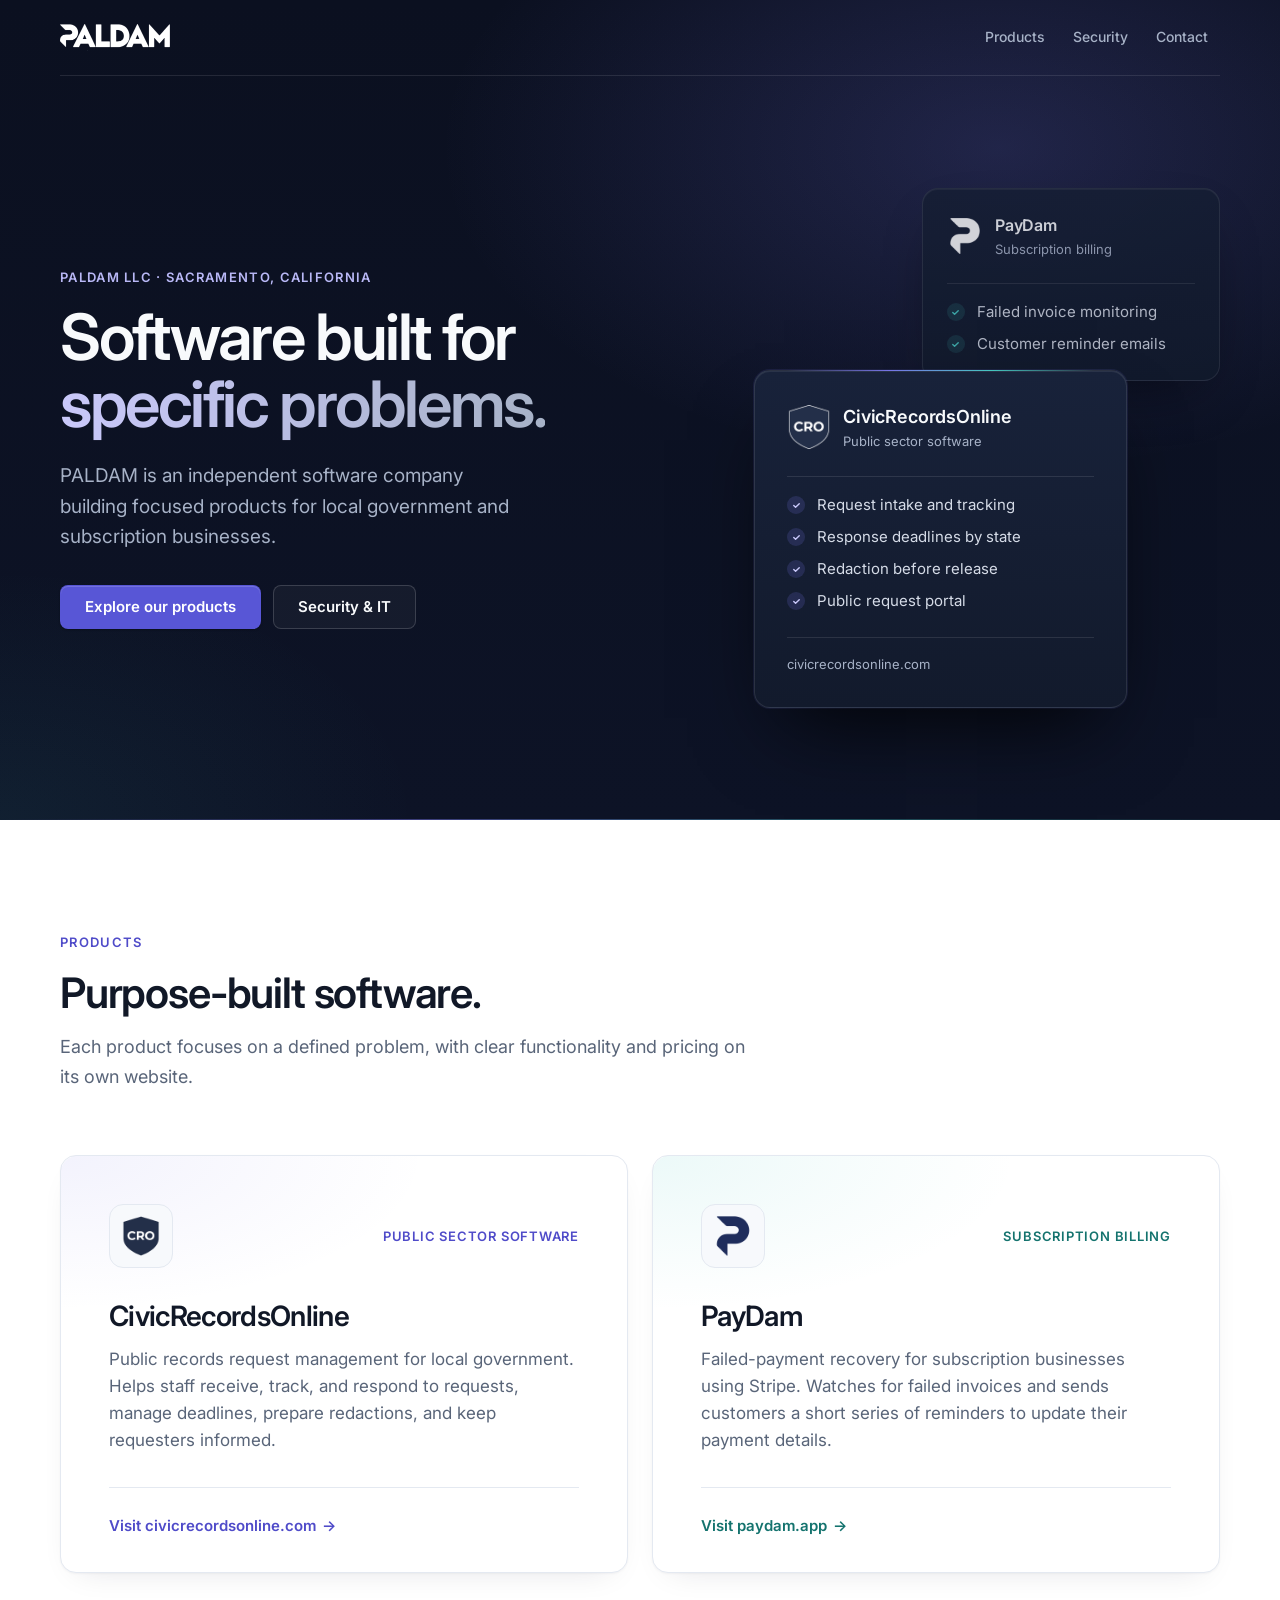
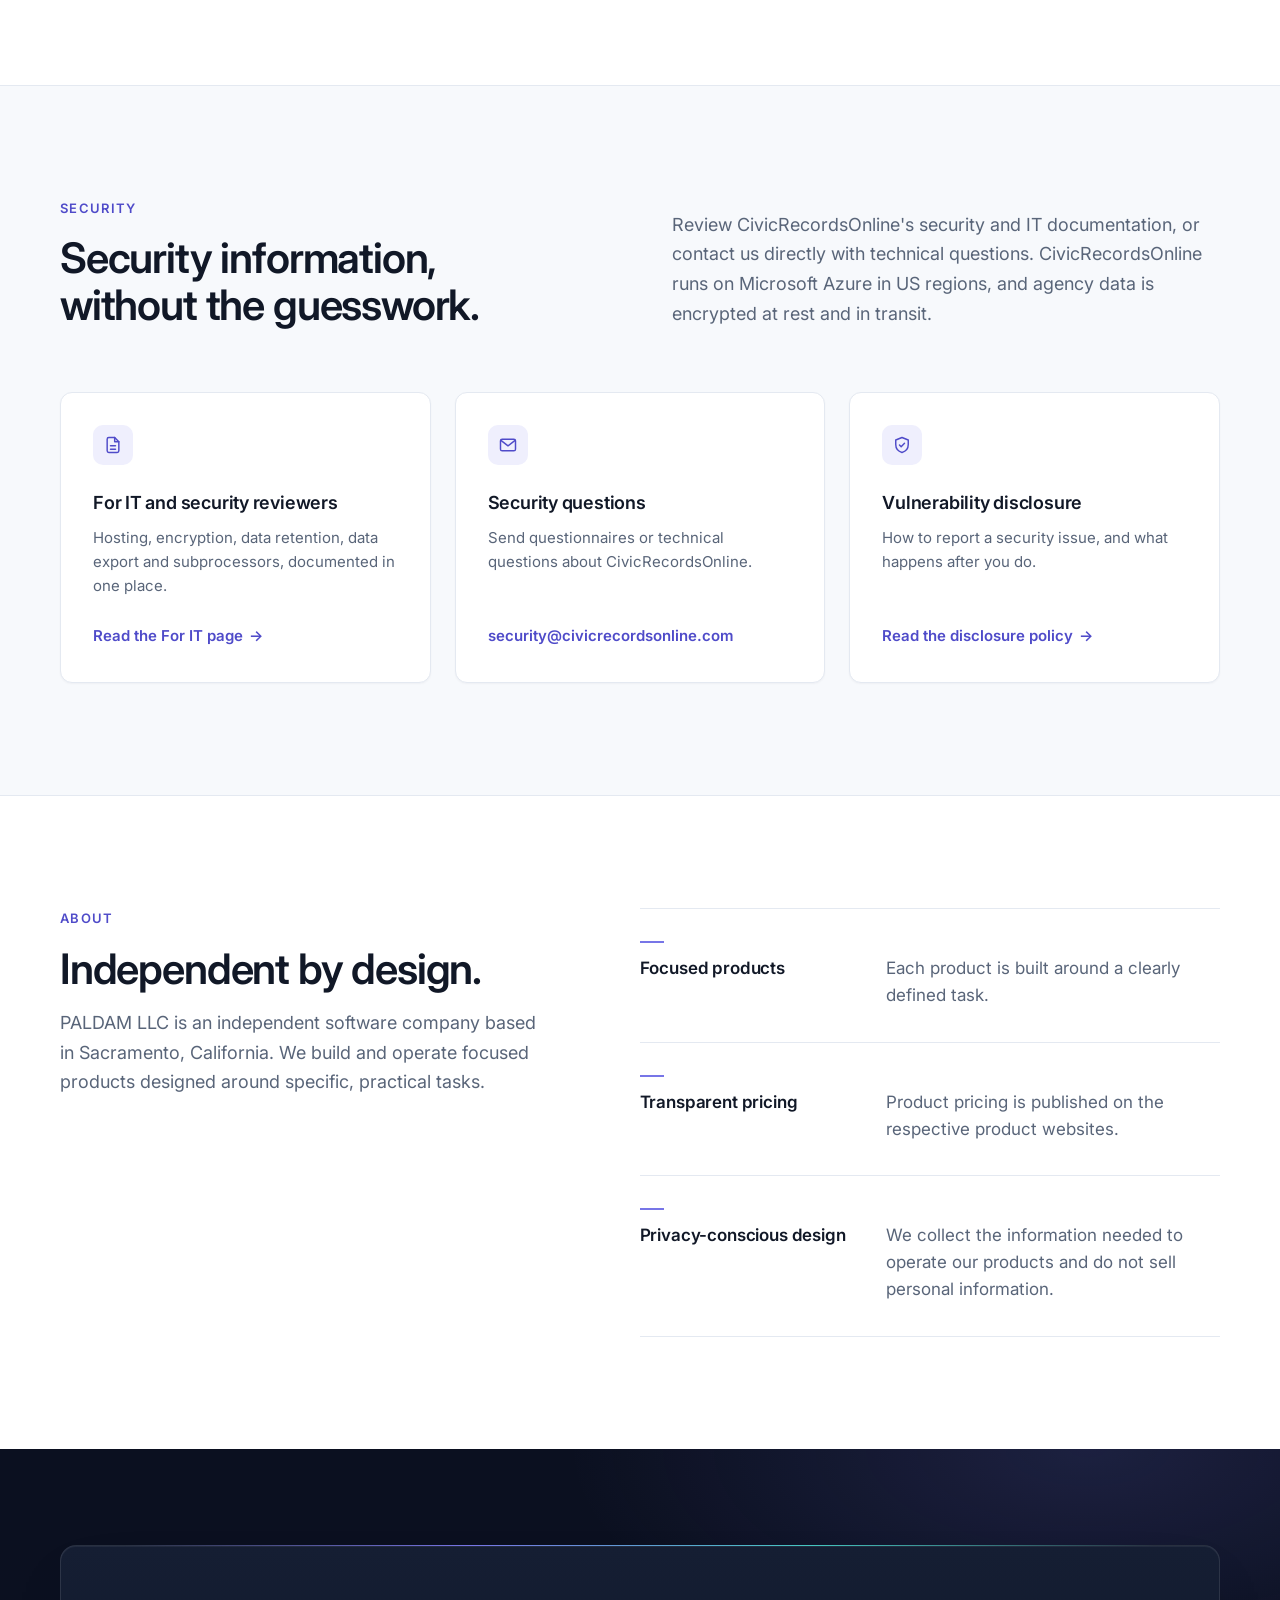
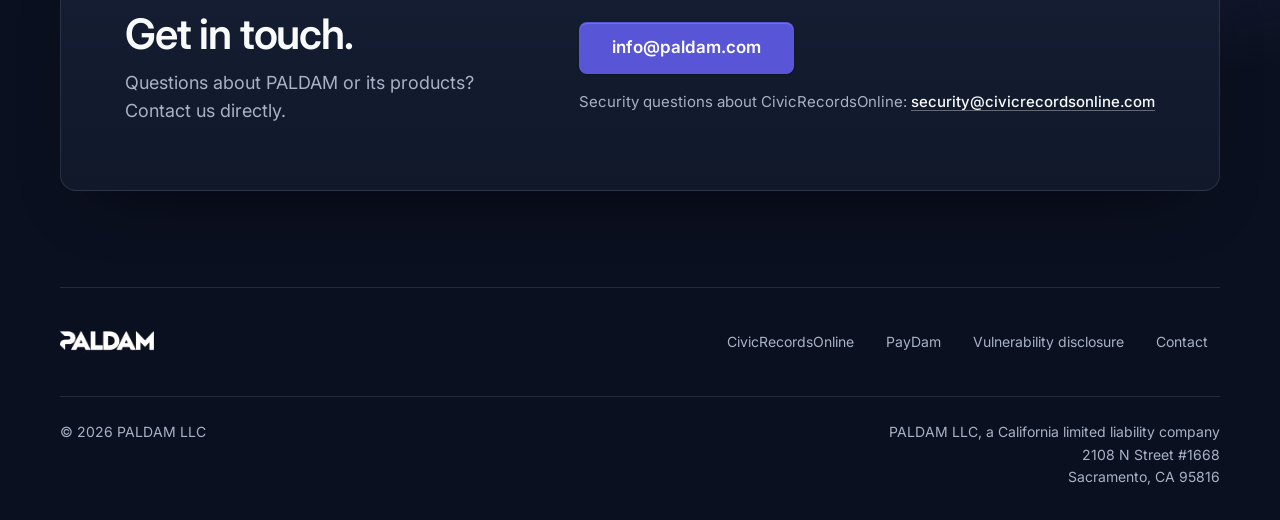
==== commit 36e9833d: "Redesign paldam.com: dark navy hero, refined product and security sections Replaces the page visuals" ====
--- a/index.html
+++ b/index.html
@@ -3,31 +3,32 @@
 <head>
     <meta charset="UTF-8" />
     <meta name="viewport" content="width=device-width, initial-scale=1.0" />
-    <title>Paldam LLC — Public records software for local government</title>
-    <meta name="description" content="Paldam LLC is a software company in Sacramento, California. It builds CivicRecordsOnline, public records request software for local government, and PayDam, failed Stripe payment recovery for subscription businesses." />
+    <title>PALDAM LLC — Focused software for local government and subscription businesses</title>
+    <meta name="description" content="PALDAM LLC is an independent software company in Sacramento, California. It builds CivicRecordsOnline, public records request software for local government, and PayDam, failed-payment recovery for subscription businesses using Stripe." />
     <meta name="robots" content="index, follow" />
+    <meta name="theme-color" content="#0b1020" />
     <link rel="canonical" href="https://paldam.com/" />
 
     <meta property="og:type" content="website" />
     <meta property="og:url" content="https://paldam.com/" />
-    <meta property="og:title" content="Paldam LLC — Public records software for local government" />
-    <meta property="og:description" content="Paldam LLC is a software company in Sacramento, California. It builds CivicRecordsOnline, public records request software for local government, and PayDam, failed Stripe payment recovery for subscription businesses." />
-    <meta property="og:site_name" content="Paldam" />
+    <meta property="og:title" content="PALDAM LLC — Focused software for local government and subscription businesses" />
+    <meta property="og:description" content="PALDAM LLC is an independent software company in Sacramento, California. It builds CivicRecordsOnline, public records request software for local government, and PayDam, failed-payment recovery for subscription businesses using Stripe." />
+    <meta property="og:site_name" content="PALDAM" />
     <meta property="og:locale" content="en_US" />
 
     <meta name="twitter:card" content="summary" />
-    <meta name="twitter:title" content="Paldam LLC — Public records software for local government" />
-    <meta name="twitter:description" content="Paldam LLC is a software company in Sacramento, California. It builds CivicRecordsOnline, public records request software for local government, and PayDam, failed Stripe payment recovery for subscription businesses." />
+    <meta name="twitter:title" content="PALDAM LLC — Focused software for local government and subscription businesses" />
+    <meta name="twitter:description" content="PALDAM LLC is an independent software company in Sacramento, California. It builds CivicRecordsOnline, public records request software for local government, and PayDam, failed-payment recovery for subscription businesses using Stripe." />
 
     <script type="application/ld+json">
     {
         "@context": "https://schema.org",
         "@type": "Organization",
-        "name": "Paldam",
-        "legalName": "Paldam LLC",
+        "name": "PALDAM",
+        "legalName": "PALDAM LLC",
         "url": "https://paldam.com",
         "email": "info@paldam.com",
-        "description": "Paldam LLC is a California limited liability company in Sacramento that builds CivicRecordsOnline, public records request software for local government, and PayDam.",
+        "description": "PALDAM LLC is an independent software company in Sacramento, California. It builds CivicRecordsOnline, public records request software for local government, and PayDam, failed-payment recovery for subscription businesses.",
         "foundingDate": "2026",
         "sameAs": []
     }
@@ -37,7 +38,7 @@
     {
         "@context": "https://schema.org",
         "@type": "WebSite",
-        "name": "Paldam",
+        "name": "PALDAM",
         "url": "https://paldam.com"
     }
     </script>
@@ -50,7 +51,7 @@
         "url": "https://www.civicrecordsonline.com",
         "applicationCategory": "BusinessApplication",
         "operatingSystem": "Web",
-        "description": "Public records request software for local government. CivicRecordsOnline tracks response deadlines under each state's law, helps staff black out private details before records are released, and gives the public a portal to submit requests and check their status.",
+        "description": "Public records request management for local government. Helps staff receive, track and respond to requests, manage deadlines, prepare redactions and keep requesters informed.",
         "offers": {
             "@type": "Offer",
             "description": "Free trial for government agencies. Monthly subscription tiers from $99 to $499 per month, with redaction and the public portal included in every tier."
@@ -66,31 +67,29 @@
         "url": "https://paydam.app",
         "applicationCategory": "BusinessApplication",
         "operatingSystem": "Web",
-        "description": "Failed Stripe payment recovery for subscription businesses. PayDam watches a connected Stripe account for failed invoices and emails customers a short series of reminders to update their payment details."
+        "description": "Failed-payment recovery for subscription businesses using Stripe. PayDam watches a connected Stripe account for failed invoices and emails customers a short series of reminders to update their payment details."
     }
     </script>
 
     <link rel="preconnect" href="https://fonts.googleapis.com" />
     <link rel="preconnect" href="https://fonts.gstatic.com" crossorigin />
-    <link href="https://fonts.googleapis.com/css2?family=Manrope:wght@400;500;600;700;800;900&display=swap" rel="stylesheet" />
-    <link rel="stylesheet" href="/css/style.css?v=20261031r" />
+    <link href="https://fonts.googleapis.com/css2?family=Inter:wght@400;500;600;700&display=swap" rel="stylesheet" />
+    <link rel="stylesheet" href="/css/style.css?v=20261031d" />
     <link rel="icon" type="image/png" href="/favicon.png" />
     <script async src="https://www.googletagmanager.com/gtag/js?id=G-RNQLX96MKZ"></script>
-    <script src="/js/analytics.js?v=20261031r"></script>
+    <script src="/js/analytics.js?v=20261031d"></script>
 </head>
 <body>
 
 <a href="#main" class="skip-link">Skip to main content</a>
 
-<header class="nav">
-    <div class="nav-inner">
-        <a href="/" class="nav-brand" aria-label="Paldam home">
-            <img src="/icon.png" alt="" class="nav-brand-icon" width="32" height="32" />
-            Paldam
+<header class="site-header">
+    <div class="container header-inner">
+        <a href="/" class="logo">
+            <img src="/img/paldam-wordmark-white.png" alt="PALDAM" width="110" height="27" />
         </a>
-
         <nav aria-label="Main">
-            <ul class="nav-links">
+            <ul class="nav">
                 <li><a href="#products">Products</a></li>
                 <li><a href="#security">Security</a></li>
                 <li><a href="#contact">Contact</a></li>
@@ -101,158 +100,208 @@
 
 <main id="main">
 <section class="hero" aria-labelledby="hero-title">
-    <img src="/wordmark.png" alt="Paldam" class="hero-wordmark" width="280" height="56" />
-    <h1 id="hero-title">Public records software<br /><em>for local government</em></h1>
-    <p class="hero-sub">
-        Paldam LLC is a software company in Sacramento, California. Our main
-        product, CivicRecordsOnline, helps city clerks and records staff
-        receive, track and answer public records requests.
-    </p>
-    <div class="hero-actions">
-        <a href="https://www.civicrecordsonline.com" class="btn btn-primary">Visit CivicRecordsOnline</a>
-        <a href="#security" class="btn btn-ghost">Security and IT questions</a>
-    </div>
-</section>
-
-<section class="section" id="products" aria-labelledby="products-title">
-    <div class="section-inner">
-        <p class="section-eyebrow">Products</p>
-        <h2 class="section-h2" id="products-title">What we build</h2>
-        <p class="section-body">
-            Each product does one job and lists its prices on its own website.
-            More products are in development.
-        </p>
-
-        <div class="products-grid">
-
-            <article class="product-card product-card-lead">
-                <img src="https://www.civicrecordsonline.com/favicon.png" alt="" class="product-icon" width="52" height="52" />
+    <div class="container hero-inner">
+        <div class="hero-copy">
+            <p class="eyebrow eyebrow-dark">PALDAM LLC · Sacramento, California</p>
+            <h1 id="hero-title">Software built for <span class="hero-soft">specific problems.</span></h1>
+            <p class="hero-lede">
+                PALDAM is an independent software company building focused
+                products for local government and subscription businesses.
+            </p>
+            <div class="hero-actions">
+                <a href="#products" class="btn btn-primary">Explore our products</a>
+                <a href="#security" class="btn btn-ghost">Security &amp; IT</a>
+            </div>
+        </div>
+
+        <div class="hero-visual" aria-hidden="true">
+            <div class="panel panel-back">
+                <div class="panel-head">
+                    <img src="/img/paydam-mark-white.png" alt="" width="36" height="36" class="panel-mark" />
+                    <div>
+                        <p class="panel-name">PayDam</p>
+                        <p class="panel-cat">Subscription billing</p>
+                    </div>
+                </div>
+                <ul class="panel-list">
+                    <li>Failed invoice monitoring</li>
+                    <li>Customer reminder emails</li>
+                </ul>
+            </div>
+            <div class="panel panel-front">
+                <div class="panel-head">
+                    <img src="/img/cro-mark.png" alt="" width="44" height="44" class="panel-mark" />
+                    <div>
+                        <p class="panel-name">CivicRecordsOnline</p>
+                        <p class="panel-cat">Public sector software</p>
+                    </div>
+                </div>
+                <ul class="panel-list">
+                    <li>Request intake and tracking</li>
+                    <li>Response deadlines by state</li>
+                    <li>Redaction before release</li>
+                    <li>Public request portal</li>
+                </ul>
+                <p class="panel-foot">civicrecordsonline.com</p>
+            </div>
+        </div>
+    </div>
+</section>
+
+<section class="section section-white" id="products" aria-labelledby="products-title">
+    <div class="container">
+        <div class="section-head">
+            <p class="eyebrow">Products</p>
+            <h2 id="products-title">Purpose-built software.</h2>
+            <p class="section-lede">Each product focuses on a defined problem, with clear functionality and pricing on its own website.</p>
+        </div>
+
+        <div class="products">
+            <article class="product product-cro">
+                <div class="product-top">
+                    <span class="product-logo"><img src="/img/cro-mark.png" alt="" width="40" height="40" /></span>
+                    <p class="product-cat">Public sector software</p>
+                </div>
                 <h3 class="product-name">CivicRecordsOnline</h3>
-                <p class="product-desc">
-                    Public records request software for local government. It
-                    tracks response deadlines under each state's law, helps
-                    staff black out private details before records are
-                    released, and gives the public a portal to submit requests
-                    and check their status.
+                <p class="product-text">
+                    Public records request management for local government.
+                    Helps staff receive, track, and respond to requests, manage
+                    deadlines, prepare redactions, and keep requesters informed.
                 </p>
-                <a href="https://www.civicrecordsonline.com" class="product-link product-link-arrow">
-                    Visit civicrecordsonline.com
-                </a>
+                <div class="product-foot">
+                    <a href="https://www.civicrecordsonline.com" class="product-link">Visit civicrecordsonline.com<span class="arrow" aria-hidden="true">&rarr;</span></a>
+                </div>
             </article>
 
-            <article class="product-card">
-                <img src="https://paydam.app/favicon.png" alt="" class="product-icon" width="52" height="52" />
+            <article class="product product-paydam">
+                <div class="product-top">
+                    <span class="product-logo"><img src="/img/paydam-mark.png" alt="" width="40" height="40" /></span>
+                    <p class="product-cat">Subscription billing</p>
+                </div>
                 <h3 class="product-name">PayDam</h3>
-                <p class="product-desc">
-                    Failed payment recovery for subscription businesses that
-                    bill through Stripe. PayDam watches a connected Stripe
-                    account for failed invoices and emails customers a short
-                    series of reminders to update their payment details.
+                <p class="product-text">
+                    Failed-payment recovery for subscription businesses using
+                    Stripe. Watches for failed invoices and sends customers a
+                    short series of reminders to update their payment details.
                 </p>
-                <a href="https://paydam.app" class="product-link product-link-arrow">
-                    Visit paydam.app
-                </a>
+                <div class="product-foot">
+                    <a href="https://paydam.app" class="product-link">Visit paydam.app<span class="arrow" aria-hidden="true">&rarr;</span></a>
+                </div>
             </article>
-
-        </div>
-    </div>
-</section>
-
-<section class="section section-alt" id="security" aria-labelledby="security-title">
-    <div class="section-inner">
-        <p class="section-eyebrow">Security</p>
-        <h2 class="section-h2" id="security-title">Security and IT review</h2>
-        <p class="section-body">
-            If you are reviewing CivicRecordsOnline for your agency, start
-            with the For IT page. It covers hosting, encryption, data retention
-            and data export in one place. CivicRecordsOnline runs on Microsoft
-            Azure in US regions, and agency data is encrypted at rest and in
-            transit.
-        </p>
-
-        <ul class="security-list">
-            <li class="security-item">
-                <h3>For IT and security reviewers</h3>
-                <p>Hosting, encryption, data retention, data export and subprocessors.</p>
-                <a href="https://www.civicrecordsonline.com/for-it" class="product-link product-link-arrow">Read the For IT page</a>
+        </div>
+    </div>
+</section>
+
+<section class="section section-tint" id="security" aria-labelledby="security-title">
+    <div class="container">
+        <div class="section-head section-head-split">
+            <div>
+                <p class="eyebrow">Security</p>
+                <h2 id="security-title">Security information, without the guesswork.</h2>
+            </div>
+            <p class="section-lede">
+                Review CivicRecordsOnline's security and IT documentation, or
+                contact us directly with technical questions. CivicRecordsOnline
+                runs on Microsoft Azure in US regions, and agency data is
+                encrypted at rest and in transit.
+            </p>
+        </div>
+
+        <ul class="resources">
+            <li class="resource">
+                <span class="resource-icon" aria-hidden="true">
+                    <svg viewBox="0 0 24 24" width="20" height="20" fill="none" stroke="currentColor" stroke-width="1.75" stroke-linecap="round" stroke-linejoin="round"><path d="M14 3H7a2 2 0 0 0-2 2v14a2 2 0 0 0 2 2h10a2 2 0 0 0 2-2V8z"/><path d="M14 3v5h5"/><path d="M9 13h6"/><path d="M9 17h6"/></svg>
+                </span>
+                <h3 class="resource-title">For IT and security reviewers</h3>
+                <p class="resource-text">Hosting, encryption, data retention, data export and subprocessors, documented in one place.</p>
+                <a href="https://www.civicrecordsonline.com/for-it" class="resource-link">Read the For IT page<span class="arrow" aria-hidden="true">&rarr;</span></a>
             </li>
-            <li class="security-item">
-                <h3>Security questions</h3>
-                <p>Questionnaires and security questions about CivicRecordsOnline.</p>
-                <a href="mailto:security@civicrecordsonline.com" class="product-link">security@civicrecordsonline.com</a>
+            <li class="resource">
+                <span class="resource-icon" aria-hidden="true">
+                    <svg viewBox="0 0 24 24" width="20" height="20" fill="none" stroke="currentColor" stroke-width="1.75" stroke-linecap="round" stroke-linejoin="round"><rect x="3" y="5" width="18" height="14" rx="2"/><path d="m3.5 6.5 8.5 6.5 8.5-6.5"/></svg>
+                </span>
+                <h3 class="resource-title">Security questions</h3>
+                <p class="resource-text">Send questionnaires or technical questions about CivicRecordsOnline.</p>
+                <a href="mailto:security@civicrecordsonline.com" class="resource-link resource-link-mail">security@civicrecordsonline.com</a>
             </li>
-            <li class="security-item">
-                <h3>Report a vulnerability</h3>
-                <p>How to report a security issue, and what to expect after you do.</p>
-                <a href="https://www.civicrecordsonline.com/security" class="product-link product-link-arrow">Vulnerability disclosure policy</a>
+            <li class="resource">
+                <span class="resource-icon" aria-hidden="true">
+                    <svg viewBox="0 0 24 24" width="20" height="20" fill="none" stroke="currentColor" stroke-width="1.75" stroke-linecap="round" stroke-linejoin="round"><path d="M12 3 4.5 6v5.5c0 4.6 3.2 8.3 7.5 9.5 4.3-1.2 7.5-4.9 7.5-9.5V6z"/><path d="m9 12 2 2 4-4"/></svg>
+                </span>
+                <h3 class="resource-title">Vulnerability disclosure</h3>
+                <p class="resource-text">How to report a security issue, and what happens after you do.</p>
+                <a href="https://www.civicrecordsonline.com/security" class="resource-link">Read the disclosure policy<span class="arrow" aria-hidden="true">&rarr;</span></a>
             </li>
         </ul>
     </div>
 </section>
 
-<section class="section" id="about" aria-labelledby="about-title">
-    <div class="section-inner">
-        <p class="section-eyebrow">About</p>
-        <h2 class="section-h2" id="about-title">About Paldam LLC</h2>
-        <p class="section-body">
-            Paldam LLC is an independent software company based in Sacramento,
-            California. It builds and operates CivicRecordsOnline and PayDam.
-        </p>
-
-        <ul class="about-values">
-            <li>
-                <strong>One job per product</strong>
-                <span>Each product is built around a single task, such as answering public records requests.</span>
-            </li>
-            <li>
-                <strong>Prices on the page</strong>
-                <span>Each product's website lists what it costs. You do not need a sales call to find out.</span>
-            </li>
-            <li>
-                <strong>Privacy by default</strong>
-                <span>We collect only what we need to run each product. We do not sell data.</span>
-            </li>
-        </ul>
-    </div>
-</section>
-
-<section class="section section-alt" id="contact" aria-labelledby="contact-title">
-    <div class="section-inner">
-        <div class="contact-card">
-            <h2 id="contact-title">Contact</h2>
-            <p>
-                Questions about Paldam LLC or its products. For security
-                questions about CivicRecordsOnline, write to
-                security@civicrecordsonline.com.
+<section class="section section-white" id="about" aria-labelledby="about-title">
+    <div class="container about">
+        <div class="about-intro">
+            <p class="eyebrow">About</p>
+            <h2 id="about-title">Independent by design.</h2>
+            <p class="section-lede">
+                PALDAM LLC is an independent software company based in
+                Sacramento, California. We build and operate focused products
+                designed around specific, practical tasks.
             </p>
-            <a href="mailto:info@paldam.com" class="contact-email">info@paldam.com</a>
+        </div>
+        <dl class="principles">
+            <div class="principle">
+                <dt>Focused products</dt>
+                <dd>Each product is built around a clearly defined task.</dd>
+            </div>
+            <div class="principle">
+                <dt>Transparent pricing</dt>
+                <dd>Product pricing is published on the respective product websites.</dd>
+            </div>
+            <div class="principle">
+                <dt>Privacy-conscious design</dt>
+                <dd>We collect the information needed to operate our products and do not sell personal information.</dd>
+            </div>
+        </dl>
+    </div>
+</section>
+
+<section class="closing" id="contact" aria-labelledby="contact-title">
+    <div class="container contact">
+        <div class="contact-copy">
+            <h2 id="contact-title">Get in touch.</h2>
+            <p>Questions about PALDAM or its products? Contact us directly.</p>
+        </div>
+        <div class="contact-actions">
+            <a href="mailto:info@paldam.com" class="btn btn-primary btn-lg">info@paldam.com</a>
+            <p class="contact-note">
+                Security questions about CivicRecordsOnline:
+                <a href="mailto:security@civicrecordsonline.com">security@civicrecordsonline.com</a>
+            </p>
         </div>
     </div>
 </section>
 </main>
 
-<footer class="footer">
-    <div class="footer-inner">
-        <div class="footer-brand">
-            <img src="/icon_white.png" alt="" class="footer-brand-icon" width="26" height="26" />
-            Paldam LLC
-        </div>
-
+<footer class="site-footer">
+    <div class="container footer-top">
+        <a href="/" class="logo logo-footer">
+            <img src="/img/paldam-wordmark-white.png" alt="PALDAM" width="94" height="23" />
+        </a>
         <nav aria-label="Footer">
-            <ul class="footer-links">
+            <ul class="footer-nav">
                 <li><a href="https://www.civicrecordsonline.com">CivicRecordsOnline</a></li>
                 <li><a href="https://paydam.app">PayDam</a></li>
-                <li><a href="https://www.civicrecordsonline.com/security">Report a vulnerability</a></li>
+                <li><a href="https://www.civicrecordsonline.com/security">Vulnerability disclosure</a></li>
                 <li><a href="mailto:info@paldam.com">Contact</a></li>
             </ul>
         </nav>
-
-        <span class="footer-copy">&copy; 2026 Paldam LLC</span>
-    </div>
-    <div class="footer-legal">
-        Paldam LLC, a California limited liability company<br />
-        2108 N Street #1668<br />
-        Sacramento, CA 95816
+    </div>
+    <div class="container footer-bottom">
+        <p>&copy; 2026 PALDAM LLC</p>
+        <p class="footer-address">
+            PALDAM LLC, a California limited liability company<br />
+            2108 N Street #1668<br />
+            Sacramento, CA 95816
+        </p>
     </div>
 </footer>
 
--- a/css/style.css
+++ b/css/style.css
@@ -1,402 +1,717 @@
 *, *::before, *::after { box-sizing: border-box; margin: 0; padding: 0; }
 
 :root {
-    --navy:        #0f1b2c;
-    --navy-mid:    #1a2d44;
-    --teal:        #137b74;
-    --teal-dark:   #0f5f5a;
-    --teal-light:  #dff5f2;
-    --surface:     #f6f3ec;
-    --white:       #ffffff;
-    --text:        #152033;
-    --muted:       #56637a;
-    --border:      #d7e0e6;
-}
-
-html { scroll-behavior: smooth; }
-
-@media (prefers-reduced-motion: reduce) {
-    html { scroll-behavior: auto; }
+    --bg:            #0b1020;
+    --surface:       #121a2b;
+    --surface-hover: #182238;
+    --white:         #ffffff;
+    --light:         #f7f9fc;
+    --text:          #111827;
+    --text-light:    #f8fafc;
+    --muted-light:   #a7b2c7;
+    --muted:         #596579;
+    --accent:        #7775e7;
+    --accent-strong: #5856d6;
+    --accent-ink:    #4f4bc9;
+    --accent-tint:   #efeffd;
+    --cyan:          #45c6c0;
+    --cyan-ink:      #14736e;
+    --cyan-tint:     #e8f7f6;
+    --border-dark:   rgba(255, 255, 255, .10);
+    --border-light:  #e4e9f1;
+
+    --s-1: 4px;
+    --s-2: 8px;
+    --s-3: 12px;
+    --s-4: 16px;
+    --s-5: 24px;
+    --s-6: 32px;
+    --s-7: 48px;
+    --s-8: 64px;
+    --s-9: 96px;
+    --s-10: 112px;
+
+    --radius-sm: 8px;
+    --radius:    12px;
+    --radius-lg: 16px;
+    --ease:      cubic-bezier(.2, .7, .2, 1);
+    --fast:      180ms;
+}
+
+html {
+    scroll-behavior: smooth;
+    -webkit-text-size-adjust: 100%;
 }
 
 body {
-    font-family: 'Manrope', 'Segoe UI', system-ui, sans-serif;
+    font-family: 'Inter', 'Segoe UI', system-ui, -apple-system, sans-serif;
+    font-size: 1.0625rem;
+    line-height: 1.6;
     color: var(--text);
     background: var(--white);
-    line-height: 1.6;
-    font-size: 1rem;
-}
-
-a { color: var(--teal); text-decoration: none; }
-a:hover { color: var(--teal-dark); text-decoration: underline; }
+    -webkit-font-smoothing: antialiased;
+    -moz-osx-font-smoothing: grayscale;
+}
+
+img, svg { display: block; }
+a { color: inherit; }
+
+h1, h2, h3 { text-wrap: balance; }
+p { text-wrap: pretty; }
+
+.container {
+    width: min(1160px, 100% - 2 * var(--s-6));
+    margin-inline: auto;
+}
 
 .skip-link {
     position: absolute;
     left: -9999px;
-    top: 0;
-    background: var(--teal);
-    color: var(--white);
-    padding: .6rem 1.2rem;
-    border-radius: 0 0 8px 0;
-    z-index: 200;
-    font-weight: 600;
-    font-size: .9rem;
-}
-.skip-link:focus {
-    left: 0;
-    color: var(--white);
-}
+    top: var(--s-3);
+    z-index: 100;
+    padding: var(--s-2) var(--s-4);
+    border-radius: var(--radius-sm);
+    background: var(--white);
+    color: var(--text);
+    font-weight: 600;
+    text-decoration: none;
+}
+.skip-link:focus { left: var(--s-3); }
 
 a:focus-visible {
-    outline: 3px solid var(--teal);
+    outline: 2px solid var(--accent-ink);
     outline-offset: 3px;
-}
-.contact-card a:focus-visible,
-.footer a:focus-visible,
-.skip-link:focus-visible {
-    outline-color: var(--navy);
-    box-shadow: 0 0 0 6px var(--white);
-}
-
-.nav {
-    position: sticky;
-    top: 0;
-    z-index: 100;
-    background: var(--white);
-    border-bottom: 1px solid var(--border);
-    padding: .9rem 0;
-}
-.nav-inner {
-    max-width: 1100px;
-    margin: 0 auto;
-    padding: 0 1.5rem;
-    display: flex;
-    align-items: center;
-    gap: 2rem;
-}
-.nav-inner nav { margin-left: auto; }
-.nav-brand {
-    display: flex;
-    align-items: center;
-    gap: .55rem;
-    font-weight: 800;
-    font-size: 1.15rem;
-    color: var(--navy);
-    letter-spacing: -.02em;
-}
-.nav-brand:hover { color: var(--navy); text-decoration: none; }
-.nav-brand-icon {
-    width: 32px;
-    height: 32px;
-    object-fit: contain;
-    flex-shrink: 0;
-}
-.nav-links {
-    display: flex;
-    align-items: center;
-    gap: 1.75rem;
-    list-style: none;
-}
-.nav-links a {
-    font-size: .95rem;
-    font-weight: 600;
-    color: var(--muted);
-}
-.nav-links a:hover { color: var(--navy); }
-
-.hero {
-    background:
-        radial-gradient(ellipse at 75% 40%, rgba(19,123,116,.12) 0%, transparent 55%),
-        radial-gradient(ellipse at 15% 70%, rgba(15,27,44,.06) 0%, transparent 45%),
-        var(--surface);
-    padding: 6rem 1.5rem 5rem;
-    text-align: center;
-}
-.hero-wordmark {
-    display: block;
-    height: 56px;
-    width: auto;
-    margin: 0 auto 2rem;
-    object-fit: contain;
-    mix-blend-mode: multiply;
-}
-.hero h1 {
-    font-size: clamp(2.1rem, 5vw, 3.4rem);
-    font-weight: 900;
-    color: var(--navy);
-    line-height: 1.1;
-    letter-spacing: -.03em;
-    max-width: 780px;
-    margin: 0 auto 1.25rem;
-}
-.hero h1 em {
-    font-style: normal;
-    color: var(--teal);
-}
-.hero-sub {
-    font-size: 1.1rem;
-    color: var(--muted);
-    max-width: 600px;
-    margin: 0 auto 2.5rem;
-    line-height: 1.65;
-}
-.hero-actions {
-    display: flex;
-    gap: 1rem;
-    justify-content: center;
-    flex-wrap: wrap;
-}
-.btn {
-    display: inline-block;
-    padding: .7rem 1.6rem;
-    border-radius: 10px;
-    font-weight: 600;
-    font-size: .95rem;
-    transition: background .15s, border-color .15s, color .15s;
-}
-.btn:hover { text-decoration: none; }
-.btn-primary {
-    background: var(--teal);
-    color: var(--white);
-}
-.btn-primary:hover { background: var(--teal-dark); color: var(--white); }
-.btn-ghost {
-    background: var(--white);
-    color: var(--navy);
-    border: 1.5px solid #8796a5;
-}
-.btn-ghost:hover { border-color: var(--teal-dark); color: var(--teal-dark); }
-
-.section {
-    padding: 5rem 1.5rem;
-}
-.section-inner {
-    max-width: 1100px;
-    margin: 0 auto;
-}
-.section-alt { background: var(--surface); }
-
-.section-eyebrow {
-    font-size: .8rem;
-    font-weight: 700;
+    border-radius: 4px;
+}
+.hero a:focus-visible,
+.site-header a:focus-visible,
+.closing a:focus-visible,
+.site-footer a:focus-visible {
+    outline-color: var(--accent);
+}
+
+.eyebrow {
+    font-size: .8125rem;
+    font-weight: 600;
     letter-spacing: .1em;
     text-transform: uppercase;
-    color: var(--teal-dark);
-    margin-bottom: .6rem;
-}
-.section-h2 {
-    font-size: clamp(1.6rem, 3.5vw, 2.2rem);
-    font-weight: 800;
-    color: var(--navy);
-    letter-spacing: -.02em;
+    color: var(--accent-ink);
+    margin-bottom: var(--s-4);
+}
+.eyebrow-dark { color: #b9b8f6; }
+
+h2 {
+    font-size: clamp(2rem, 3.4vw, 2.625rem);
+    font-weight: 600;
+    line-height: 1.12;
+    letter-spacing: -.028em;
+    color: var(--text);
+}
+
+.btn {
+    display: inline-flex;
+    align-items: center;
+    justify-content: center;
+    min-height: 44px;
+    padding: 0 var(--s-5);
+    border-radius: var(--radius-sm);
+    border: 1px solid transparent;
+    font-size: .9375rem;
+    font-weight: 600;
+    line-height: 1;
+    text-decoration: none;
+    transition: background-color var(--fast) var(--ease), border-color var(--fast) var(--ease), color var(--fast) var(--ease);
+}
+.btn-primary {
+    background: var(--accent-strong);
+    color: var(--white);
+    box-shadow: inset 0 1px 0 rgba(255, 255, 255, .16), 0 1px 2px rgba(0, 0, 0, .3);
+}
+.btn-primary:hover { background: #4b49c7; }
+.btn-ghost {
+    background: rgba(255, 255, 255, .04);
+    border-color: rgba(255, 255, 255, .16);
+    color: var(--text-light);
+}
+.btn-ghost:hover {
+    background: rgba(255, 255, 255, .08);
+    border-color: rgba(255, 255, 255, .28);
+}
+.btn-lg {
+    min-height: 52px;
+    padding: 0 var(--s-6);
+    font-size: 1.0625rem;
+}
+
+.arrow {
+    display: inline-block;
+    margin-left: .4em;
+    transition: transform var(--fast) var(--ease);
+}
+
+.site-header {
+    position: absolute;
+    inset: 0 0 auto;
+    z-index: 10;
+}
+.header-inner {
+    display: flex;
+    align-items: center;
+    justify-content: space-between;
+    gap: var(--s-5);
+    min-height: 76px;
+    border-bottom: 1px solid var(--border-dark);
+}
+.logo {
+    display: inline-flex;
+    align-items: center;
+    min-height: 44px;
+}
+.logo img { width: 110px; height: auto; }
+.nav {
+    display: flex;
+    gap: var(--s-1);
+    list-style: none;
+}
+.nav a {
+    display: inline-flex;
+    align-items: center;
+    min-height: 40px;
+    padding: 0 var(--s-3);
+    border-radius: var(--radius-sm);
+    font-size: .875rem;
+    font-weight: 500;
+    color: var(--muted-light);
+    text-decoration: none;
+    transition: color var(--fast) var(--ease), background-color var(--fast) var(--ease);
+}
+.nav a:hover {
+    color: var(--text-light);
+    background: rgba(255, 255, 255, .06);
+}
+
+.hero {
+    position: relative;
+    overflow: hidden;
+    background:
+        radial-gradient(900px 520px at 78% 18%, rgba(119, 117, 231, .20), transparent 62%),
+        radial-gradient(700px 420px at 0% 100%, rgba(69, 198, 192, .07), transparent 60%),
+        linear-gradient(180deg, #0b1020 0%, #0d1326 100%);
+    color: var(--text-light);
+}
+.hero::after {
+    content: '';
+    position: absolute;
+    inset: auto 0 0;
+    height: 1px;
+    background: linear-gradient(90deg, transparent, rgba(119, 117, 231, .45), rgba(69, 198, 192, .35), transparent);
+}
+.hero-inner {
+    display: grid;
+    grid-template-columns: minmax(0, 1.15fr) minmax(0, .85fr);
+    align-items: center;
+    gap: var(--s-8);
+    padding: calc(76px + var(--s-10)) 0 var(--s-10);
+}
+.hero h1 {
+    font-size: clamp(2.5rem, 5vw, 4rem);
+    font-weight: 600;
+    line-height: 1.04;
+    letter-spacing: -.038em;
+    color: var(--text-light);
+    margin-bottom: var(--s-5);
+}
+.hero-soft { color: #c9c8fa; }
+@supports ((background-clip: text) or (-webkit-background-clip: text)) {
+    .hero-soft {
+        background: linear-gradient(90deg, #c9c8fa 0%, #a7b2c7 100%);
+        -webkit-background-clip: text;
+        background-clip: text;
+        color: transparent;
+    }
+}
+.hero-lede {
+    max-width: 32rem;
+    font-size: 1.1875rem;
+    line-height: 1.6;
+    color: var(--muted-light);
+    margin-bottom: var(--s-6);
+}
+.hero-actions {
+    display: flex;
+    flex-wrap: wrap;
+    gap: var(--s-3);
+}
+
+.hero-visual {
+    position: relative;
+    min-height: 520px;
+}
+.panel {
+    position: absolute;
+    border: 1px solid var(--border-dark);
+    border-radius: var(--radius-lg);
+    background: linear-gradient(180deg, #151e33 0%, #111a2c 100%);
+    box-shadow: inset 0 1px 0 rgba(255, 255, 255, .06), 0 24px 60px -24px rgba(0, 0, 0, .7);
+    padding: var(--s-5);
+}
+.panel-back {
+    top: 0;
+    right: 0;
+    width: 64%;
+    opacity: .8;
+}
+.panel-front {
+    left: 0;
+    bottom: 0;
+    width: 80%;
+    padding: var(--s-6);
+    background: linear-gradient(180deg, #18223a 0%, #121a2c 100%);
+    box-shadow: inset 0 1px 0 rgba(255, 255, 255, .08), 0 40px 80px -30px rgba(0, 0, 0, .85), 0 0 0 1px rgba(119, 117, 231, .12);
+}
+.panel-front::before {
+    content: '';
+    position: absolute;
+    inset: -1px var(--s-6) auto;
+    height: 1px;
+    background: linear-gradient(90deg, transparent, var(--accent), var(--cyan), transparent);
+}
+.panel-head {
+    display: flex;
+    align-items: center;
+    gap: var(--s-3);
+    margin-bottom: var(--s-5);
+}
+.panel-mark { width: 36px; height: 36px; object-fit: contain; flex-shrink: 0; }
+.panel-front .panel-mark { width: 44px; height: 44px; }
+.panel-name {
+    font-size: 1rem;
+    font-weight: 600;
+    letter-spacing: -.01em;
+    color: var(--text-light);
+}
+.panel-front .panel-name { font-size: 1.125rem; }
+.panel-cat {
+    font-size: .8125rem;
+    color: var(--muted-light);
+}
+.panel-list {
+    list-style: none;
+    display: grid;
+    gap: var(--s-2);
+    padding-top: var(--s-4);
+    border-top: 1px solid var(--border-dark);
+}
+.panel-list li {
+    display: flex;
+    align-items: center;
+    gap: var(--s-3);
+    font-size: .9375rem;
+    color: #d5dbe7;
+}
+.panel-list li::before {
+    content: '';
+    flex-shrink: 0;
+    width: 18px;
+    height: 18px;
+    border-radius: 50%;
+    background:
+        url("/img/check-indigo.svg?v=20261031d") center / 11px no-repeat,
+        rgba(119, 117, 231, .18);
+}
+.panel-back .panel-list li::before {
+    background:
+        url("/img/check-cyan.svg?v=20261031d") center / 11px no-repeat,
+        rgba(69, 198, 192, .14);
+}
+.panel-foot {
+    margin-top: var(--s-5);
+    padding-top: var(--s-4);
+    border-top: 1px solid var(--border-dark);
+    font-size: .8125rem;
+    color: var(--muted-light);
+}
+
+.section { padding: var(--s-10) 0; }
+.section-white { background: var(--white); }
+.section-tint {
+    background: var(--light);
+    border-block: 1px solid var(--border-light);
+}
+.section-head {
+    max-width: 44rem;
+    margin-bottom: var(--s-8);
+}
+.section-head h2 { margin-bottom: var(--s-4); }
+.section-head-split {
+    max-width: none;
+    display: grid;
+    grid-template-columns: minmax(0, 1fr) minmax(0, 1fr);
+    gap: var(--s-8);
+    align-items: end;
+}
+.section-head-split h2 { margin-bottom: 0; }
+.section-lede {
+    font-size: 1.125rem;
+    line-height: 1.65;
+    color: var(--muted);
+}
+
+.products {
+    display: grid;
+    grid-template-columns: repeat(auto-fill, minmax(min(100%, 440px), 1fr));
+    gap: var(--s-5);
+}
+.product {
+    position: relative;
+    display: flex;
+    flex-direction: column;
+    padding: var(--s-7) var(--s-7) var(--s-6);
+    border: 1px solid var(--border-light);
+    border-radius: var(--radius-lg);
+    background: var(--white);
+    box-shadow: 0 1px 2px rgba(16, 24, 40, .04), 0 12px 32px -18px rgba(16, 24, 40, .14);
+    transition: border-color var(--fast) var(--ease), box-shadow var(--fast) var(--ease);
+}
+.product::before {
+    content: '';
+    position: absolute;
+    inset: 0;
+    border-radius: inherit;
+    pointer-events: none;
+    background: radial-gradient(520px 220px at 0% 0%, var(--glow), transparent 70%);
+}
+.product-cro { --glow: rgba(119, 117, 231, .09); --tone: var(--accent-ink); --tone-tint: var(--accent-tint); }
+.product-paydam { --glow: rgba(69, 198, 192, .10); --tone: var(--cyan-ink); --tone-tint: var(--cyan-tint); }
+.product:hover {
+    border-color: #ccd4e1;
+    box-shadow: 0 1px 2px rgba(16, 24, 40, .05), 0 20px 44px -20px rgba(16, 24, 40, .22);
+}
+.product:hover .arrow { transform: translateX(3px); }
+.product-top {
+    position: relative;
+    display: flex;
+    align-items: center;
+    justify-content: space-between;
+    gap: var(--s-4);
+    margin-bottom: var(--s-6);
+}
+.product-logo {
+    display: grid;
+    place-items: center;
+    width: 64px;
+    height: 64px;
+    border-radius: 14px;
+    background: var(--light);
+    border: 1px solid var(--border-light);
+}
+.product-logo img { width: 40px; height: 40px; object-fit: contain; }
+.product-cat {
+    font-size: .8125rem;
+    font-weight: 600;
+    letter-spacing: .06em;
+    text-transform: uppercase;
+    color: var(--tone);
+}
+.product-name {
+    position: relative;
+    font-size: 1.75rem;
+    font-weight: 600;
+    letter-spacing: -.024em;
     line-height: 1.2;
-    margin-bottom: 1rem;
-}
-.section-body {
-    font-size: 1rem;
+    margin-bottom: var(--s-3);
+}
+.product-text {
+    position: relative;
     color: var(--muted);
-    line-height: 1.7;
-    max-width: 640px;
-}
-
-.products-grid {
-    display: grid;
-    grid-template-columns: 3fr 2fr;
-    gap: 1.5rem;
-    margin-top: 2.5rem;
+    margin-bottom: var(--s-6);
+}
+.product-foot {
+    margin-top: auto;
+    padding-top: var(--s-5);
+    border-top: 1px solid var(--border-light);
+}
+.product-link {
+    display: inline-flex;
+    align-items: center;
+    min-height: 28px;
+    font-size: .9375rem;
+    font-weight: 600;
+    color: var(--tone);
+    text-decoration: none;
+}
+.product-link::after {
+    content: '';
+    position: absolute;
+    inset: 0;
+    border-radius: var(--radius-lg);
+}
+.product-link:hover { text-decoration: underline; text-underline-offset: 3px; }
+.product:focus-within {
+    border-color: var(--tone);
+}
+.product-link:focus-visible {
+    outline: none;
+}
+.product-link:focus-visible::after {
+    outline: 2px solid var(--tone);
+    outline-offset: 3px;
+}
+
+.resources {
+    list-style: none;
+    display: grid;
+    grid-template-columns: repeat(3, minmax(0, 1fr));
+    gap: var(--s-5);
+}
+.resource {
+    display: flex;
+    flex-direction: column;
+    padding: var(--s-6);
+    border: 1px solid var(--border-light);
+    border-radius: var(--radius);
+    background: var(--white);
+    box-shadow: 0 1px 2px rgba(16, 24, 40, .04);
+}
+.resource-icon {
+    display: grid;
+    place-items: center;
+    width: 40px;
+    height: 40px;
+    border-radius: 10px;
+    background: var(--accent-tint);
+    color: var(--accent-ink);
+    margin-bottom: var(--s-5);
+}
+.resource-title {
+    font-size: 1.125rem;
+    font-weight: 600;
+    letter-spacing: -.012em;
+    margin-bottom: var(--s-2);
+}
+.resource-text {
+    font-size: .9375rem;
+    color: var(--muted);
+    margin-bottom: var(--s-5);
+}
+.resource-link {
+    display: inline-flex;
+    align-items: center;
+    min-height: 28px;
+    margin-top: auto;
+    align-self: flex-start;
+    font-size: .9375rem;
+    font-weight: 600;
+    color: var(--accent-ink);
+    text-decoration: none;
+}
+.resource-link:hover { text-decoration: underline; text-underline-offset: 3px; }
+.resource-link:hover .arrow { transform: translateX(3px); }
+.resource-link-mail { overflow-wrap: anywhere; }
+
+.about {
+    display: grid;
+    grid-template-columns: minmax(0, 5fr) minmax(0, 6fr);
+    gap: var(--s-9);
     align-items: start;
 }
-.product-card {
-    background: var(--white);
-    border: 1px solid var(--border);
-    border-radius: 18px;
-    padding: 2rem;
-}
-.product-card-lead {
-    border-color: var(--teal);
-    box-shadow: 0 4px 24px rgba(19,123,116,.1);
-}
-.product-icon {
-    width: 52px;
-    height: 52px;
-    border-radius: 14px;
-    margin-bottom: 1rem;
-    object-fit: contain;
-}
-.product-name {
-    font-size: 1.25rem;
-    font-weight: 800;
-    color: var(--navy);
-    margin-bottom: .5rem;
-    letter-spacing: -.02em;
-}
-.product-desc {
-    font-size: .95rem;
+.about-intro h2 { margin-bottom: var(--s-4); }
+.principles {
+    border-top: 1px solid var(--border-light);
+}
+.principle {
+    display: grid;
+    grid-template-columns: minmax(0, 2fr) minmax(0, 3fr);
+    gap: var(--s-5);
+    padding: var(--s-6) 0;
+    border-bottom: 1px solid var(--border-light);
+}
+.principle dt {
+    font-weight: 600;
+    letter-spacing: -.01em;
+}
+.principle dt::before {
+    content: '';
+    display: block;
+    width: 24px;
+    height: 2px;
+    margin-bottom: var(--s-3);
+    background: var(--accent);
+}
+.principle dd {
     color: var(--muted);
-    line-height: 1.6;
-    margin-bottom: 1.25rem;
-}
-.product-link {
-    font-size: .925rem;
-    font-weight: 700;
-    color: var(--teal-dark);
-}
-.product-link:hover { color: var(--navy); }
-.product-link-arrow::after { content: ' \2192'; }
-
-.security-list {
-    list-style: none;
-    display: grid;
-    grid-template-columns: repeat(auto-fit, minmax(260px, 1fr));
-    gap: 1.25rem;
-    margin-top: 2.5rem;
-}
-.security-item {
-    background: var(--white);
-    border: 1px solid var(--border);
-    border-radius: 14px;
-    padding: 1.5rem;
-}
-.security-item h3 {
-    font-size: 1.05rem;
-    font-weight: 800;
-    color: var(--navy);
-    margin-bottom: .4rem;
-}
-.security-item p {
-    font-size: .925rem;
-    color: var(--muted);
-    margin-bottom: .9rem;
-}
-.security-item a { overflow-wrap: anywhere; }
-
-.about-values {
-    list-style: none;
-    display: flex;
-    flex-direction: column;
-    gap: 1.1rem;
-    margin-top: 2rem;
-    max-width: 640px;
-    padding-left: 1.1rem;
-    border-left: 3px solid var(--teal);
-}
-.about-values strong {
-    display: block;
-    font-weight: 700;
-    color: var(--navy);
-}
-.about-values span {
-    font-size: .95rem;
-    color: var(--muted);
-}
-
-.contact-card {
-    background: var(--navy);
-    border-radius: 24px;
-    padding: 3.5rem 2.5rem;
-    text-align: center;
-    background-image:
-        radial-gradient(ellipse at 80% 20%, rgba(19,123,116,.25) 0%, transparent 50%),
-        radial-gradient(ellipse at 10% 80%, rgba(19,123,116,.15) 0%, transparent 50%);
-}
-.contact-card h2 {
-    color: var(--white);
-    font-size: clamp(1.5rem, 3vw, 2rem);
-    font-weight: 800;
-    margin-bottom: .75rem;
-    letter-spacing: -.02em;
-}
-.contact-card p {
-    color: rgba(255,255,255,.85);
-    margin: 0 auto 2rem;
-    max-width: 520px;
-    font-size: 1rem;
-}
-.contact-email {
-    display: inline-block;
-    background: var(--teal);
-    color: var(--white);
-    padding: .8rem 2rem;
-    border-radius: 10px;
-    font-weight: 700;
-    font-size: 1rem;
-    transition: background .15s;
-}
-.contact-email:hover { background: var(--teal-dark); color: var(--white); }
-
-.footer {
-    background: var(--navy);
-    padding: 2rem 1.5rem;
-}
-.footer-inner {
-    max-width: 1100px;
-    margin: 0 auto;
+    padding-top: 14px;
+}
+
+.closing {
+    background:
+        radial-gradient(800px 360px at 85% 0%, rgba(119, 117, 231, .16), transparent 65%),
+        var(--bg);
+    color: var(--text-light);
+}
+.closing { padding: var(--s-9) 0; }
+.contact {
+    position: relative;
+    display: grid;
+    grid-template-columns: minmax(0, 1fr) auto;
+    align-items: center;
+    gap: var(--s-7);
+    padding: var(--s-8);
+    border: 1px solid var(--border-dark);
+    border-radius: var(--radius-lg);
+    background: linear-gradient(180deg, #151e33 0%, #10182a 100%);
+    box-shadow: inset 0 1px 0 rgba(255, 255, 255, .06), 0 30px 70px -40px rgba(0, 0, 0, .8);
+}
+.contact::before {
+    content: '';
+    position: absolute;
+    inset: -1px var(--s-8) auto;
+    height: 1px;
+    background: linear-gradient(90deg, transparent, var(--accent), var(--cyan), transparent);
+}
+.contact h2 {
+    color: var(--text-light);
+    margin-bottom: var(--s-3);
+}
+.contact-copy p {
+    font-size: 1.125rem;
+    color: var(--muted-light);
+}
+.contact-actions {
+    display: grid;
+    justify-items: start;
+    gap: var(--s-4);
+}
+.contact-note {
+    font-size: .9375rem;
+    color: var(--muted-light);
+}
+.contact-note a {
+    color: var(--text-light);
+    font-weight: 500;
+    text-decoration-color: rgba(255, 255, 255, .35);
+    text-underline-offset: 3px;
+    overflow-wrap: anywhere;
+}
+.contact-note a:hover { text-decoration-color: var(--text-light); }
+
+.site-footer {
+    background: var(--bg);
+    color: var(--muted-light);
+    font-size: .875rem;
+}
+.footer-top {
     display: flex;
     align-items: center;
     justify-content: space-between;
     flex-wrap: wrap;
-    gap: 1rem;
-}
-.footer-brand {
-    display: flex;
-    align-items: center;
-    gap: .5rem;
-    color: var(--white);
-    font-weight: 700;
-    font-size: .95rem;
-}
-.footer-brand-icon {
-    width: 26px;
-    height: 26px;
-    object-fit: contain;
-}
-.footer-links {
+    gap: var(--s-5);
+    padding: var(--s-6) 0;
+    border-top: 1px solid var(--border-dark);
+}
+.logo-footer img { width: 94px; }
+.footer-nav {
     display: flex;
     flex-wrap: wrap;
-    gap: .75rem 1.5rem;
+    gap: var(--s-1) var(--s-2);
     list-style: none;
 }
-.footer-links a {
-    color: rgba(255,255,255,.8);
-    font-size: .875rem;
-}
-.footer-links a:hover { color: var(--white); }
-.footer-copy {
-    color: rgba(255,255,255,.75);
-    font-size: .85rem;
-}
-.footer-legal {
-    max-width: 1100px;
-    margin: 1.25rem auto 0;
-    padding-top: 1.25rem;
-    border-top: 1px solid rgba(255,255,255,.12);
-    color: rgba(255,255,255,.75);
-    font-size: .85rem;
-    text-align: center;
-    line-height: 1.5;
-}
-
-@media (max-width: 760px) {
-    .products-grid { grid-template-columns: 1fr; }
-}
-
-@media (max-width: 560px) {
-    .nav-inner { padding: 0 1rem; gap: 1rem; }
-    .nav-links { gap: 1rem; }
-    .nav-links a { font-size: .875rem; }
-    .hero { padding: 3.5rem 1rem 3rem; }
-    .hero-wordmark { height: 44px; margin-bottom: 1.5rem; }
-    .section { padding: 3.5rem 1rem; }
-    .product-card { padding: 1.5rem; }
-    .contact-card { padding: 2.5rem 1.25rem; }
-    .contact-email { padding: .8rem 1.25rem; }
-    .footer { padding: 2rem 1rem; }
-    .footer-inner { flex-direction: column; align-items: flex-start; }
-}
+.footer-nav a {
+    display: inline-flex;
+    align-items: center;
+    min-height: 36px;
+    padding: 0 var(--s-3);
+    border-radius: var(--radius-sm);
+    color: var(--muted-light);
+    text-decoration: none;
+    transition: color var(--fast) var(--ease);
+}
+.footer-nav a:hover { color: var(--text-light); }
+.footer-bottom {
+    display: flex;
+    justify-content: space-between;
+    align-items: flex-start;
+    flex-wrap: wrap;
+    gap: var(--s-4);
+    padding: var(--s-5) 0 var(--s-6);
+    border-top: 1px solid var(--border-dark);
+    line-height: 1.6;
+}
+.footer-address { text-align: right; }
 
 .not-found {
     min-height: 100vh;
-    display: flex;
-    flex-direction: column;
-    justify-content: center;
-}
+    display: grid;
+    place-items: center;
+    text-align: center;
+    padding: var(--s-6) var(--s-4);
+}
+.not-found h1 {
+    font-size: clamp(2.25rem, 6vw, 3.5rem);
+    font-weight: 600;
+    letter-spacing: -.035em;
+    margin-bottom: var(--s-4);
+}
+.not-found .hero-lede { margin-inline: auto; }
+
+@media (max-width: 1180px) {
+    .hero-inner { gap: var(--s-7); }
+    .hero-visual { min-height: 0; }
+    .panel-back { display: none; }
+    .panel-front { position: relative; width: 100%; }
+}
+
+@media (max-width: 1023px) {
+    .section { padding: var(--s-9) 0; }
+    .hero-inner {
+        grid-template-columns: minmax(0, 1fr);
+        padding: calc(76px + var(--s-8)) 0 var(--s-9);
+    }
+    .hero-copy { max-width: 40rem; }
+    .section-head-split,
+    .about { grid-template-columns: minmax(0, 1fr); gap: var(--s-5); }
+    .about { gap: var(--s-7); }
+    .resources { grid-template-columns: minmax(0, 1fr); }
+    .resource { display: grid; grid-template-columns: 40px minmax(0, 1fr); column-gap: var(--s-5); }
+    .resource-icon { grid-row: span 3; margin-bottom: 0; }
+    .contact { grid-template-columns: minmax(0, 1fr); gap: var(--s-6); padding: var(--s-7); }
+    .hero-visual { max-width: 520px; }
+}
+
+@media (max-width: 640px) {
+    .container { width: calc(100% - 2 * var(--s-5)); }
+    body { font-size: 1rem; }
+    .header-inner { min-height: 64px; }
+    .logo img { width: 92px; }
+    .nav a { padding: 0 var(--s-2); font-size: .875rem; }
+    .hero-inner { padding: calc(64px + var(--s-7)) 0 var(--s-8); gap: var(--s-6); }
+    .hero h1 { font-size: clamp(2.125rem, 9.4vw, 2.75rem); }
+    .hero-lede { font-size: 1.0625rem; }
+    .hero-actions .btn { flex: 1 1 auto; }
+    .hero-visual { display: none; }
+    .section { padding: var(--s-8) 0; }
+    .section-head { margin-bottom: var(--s-7); }
+    .section-lede { font-size: 1.0625rem; }
+    .product { padding: var(--s-6) var(--s-5) var(--s-5); }
+    .product-name { font-size: 1.5rem; }
+    .product-cat { font-size: .75rem; }
+    .resource { grid-template-columns: minmax(0, 1fr); padding: var(--s-5); }
+    .resource-icon { grid-row: auto; margin-bottom: var(--s-4); }
+    .principle { grid-template-columns: minmax(0, 1fr); gap: var(--s-2); padding: var(--s-5) 0; }
+    .principle dd { padding-top: 0; }
+    .closing { padding: var(--s-7) 0; }
+    .contact { padding: var(--s-6) var(--s-5); }
+    .contact::before { inset: -1px var(--s-5) auto; }
+    .btn-lg { width: 100%; }
+    .footer-address { text-align: left; }
+}
+
+@media (max-width: 380px) {
+    .nav a { padding: 0 6px; font-size: .8125rem; }
+    .logo img { width: 84px; }
+}
+
+@media (prefers-reduced-motion: reduce) {
+    html { scroll-behavior: auto; }
+    *, *::before, *::after { transition: none !important; }
+}
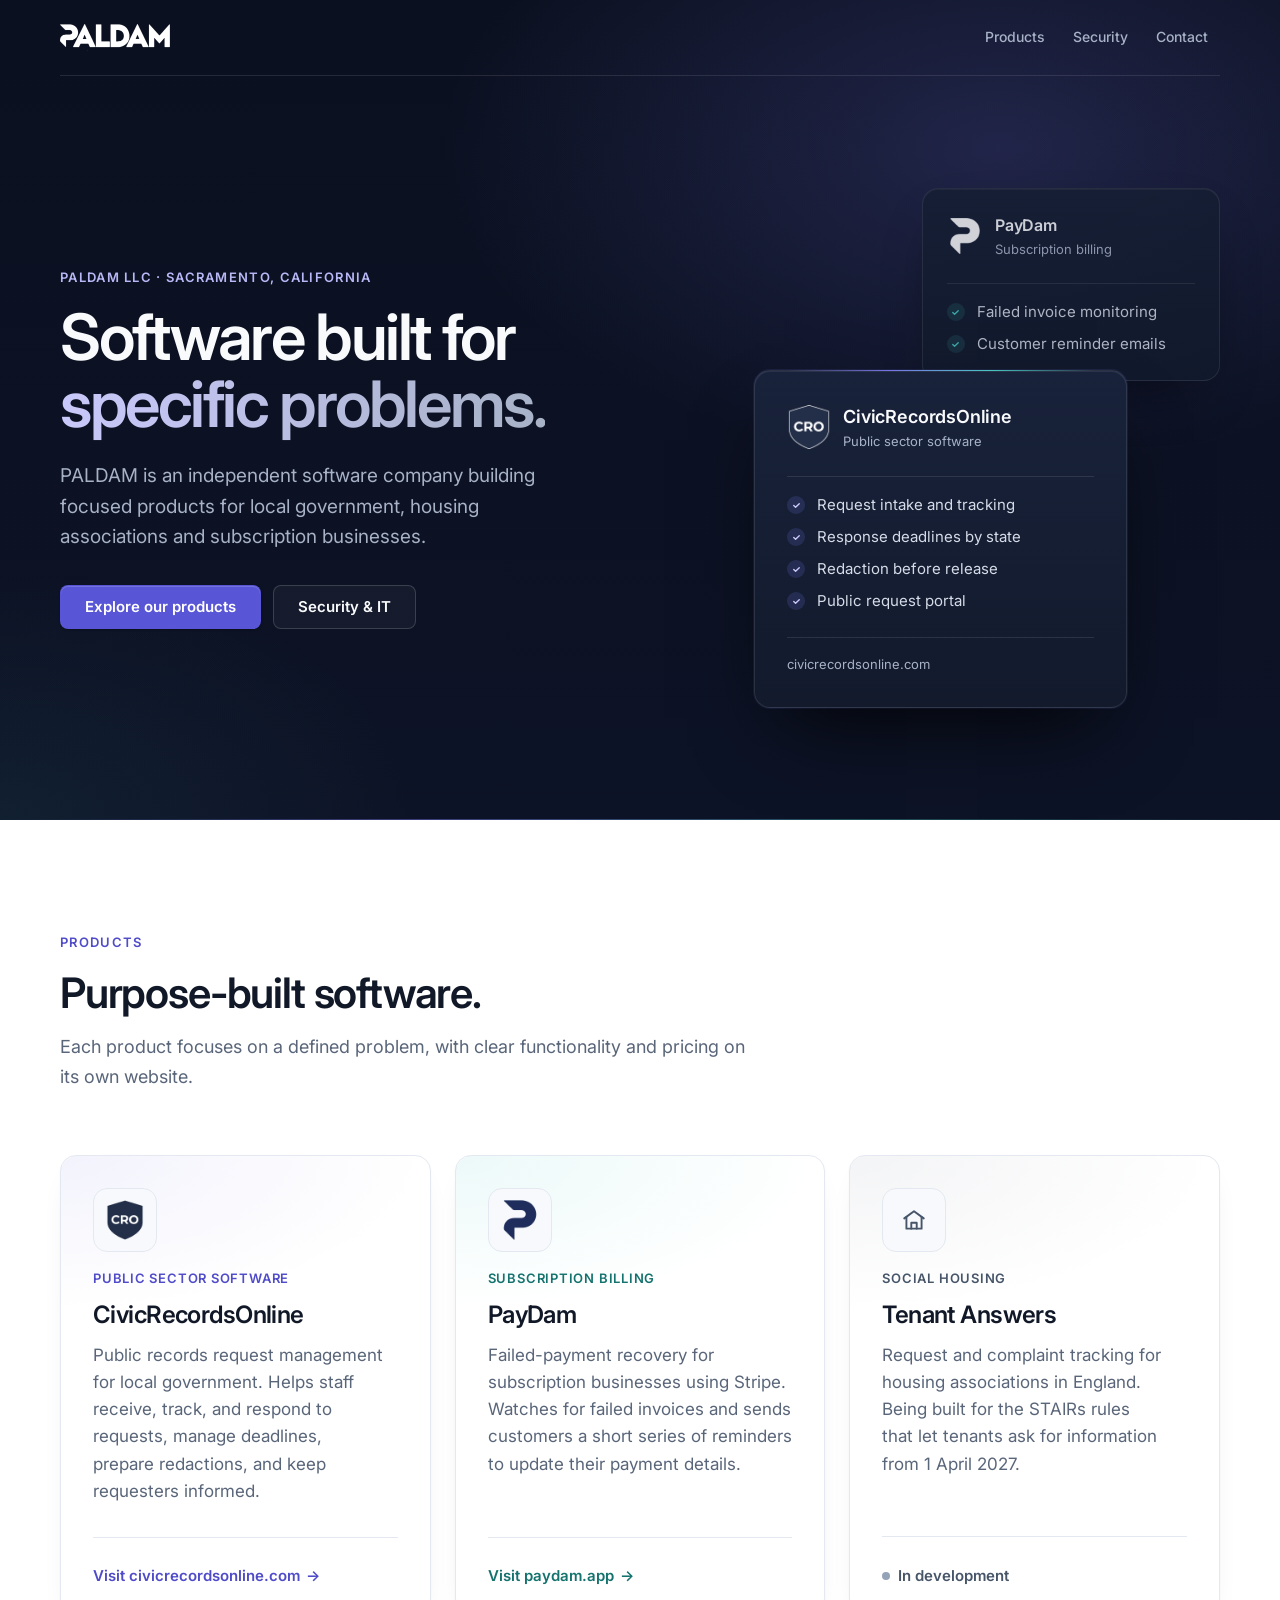
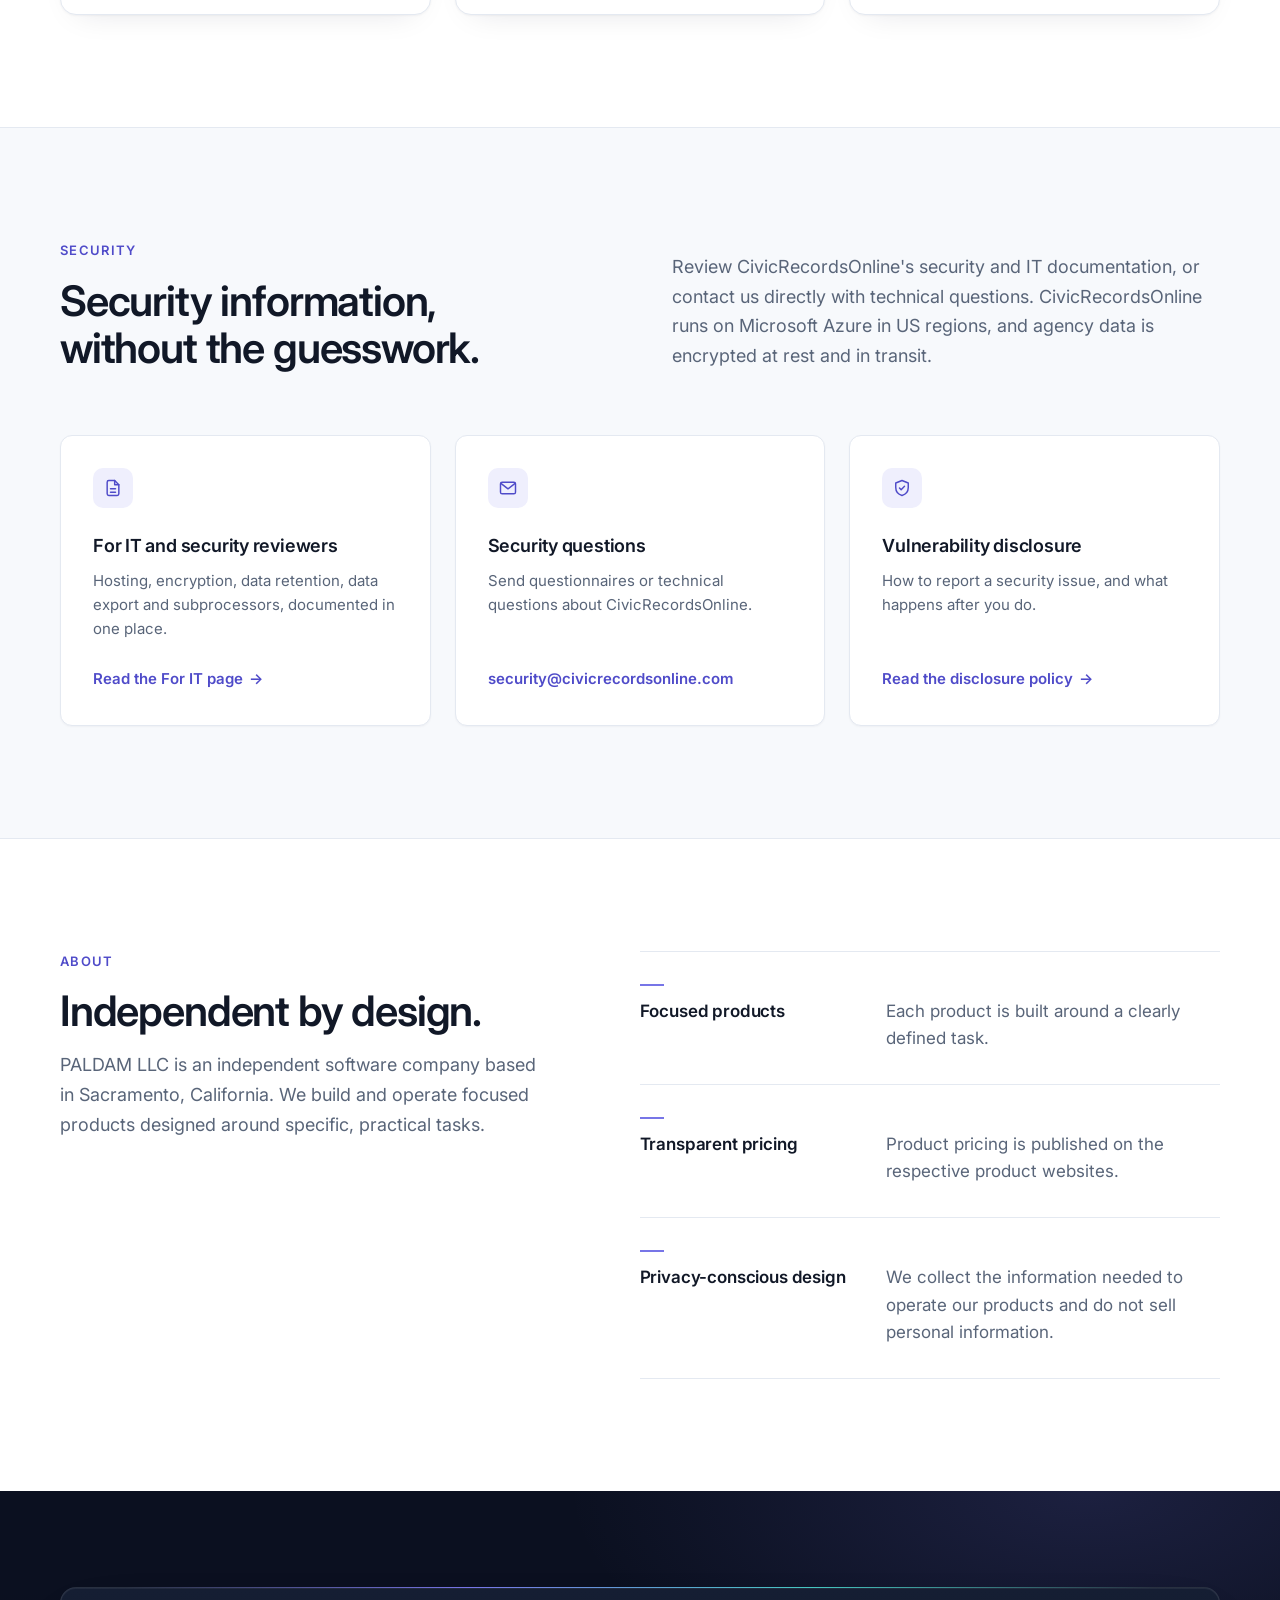
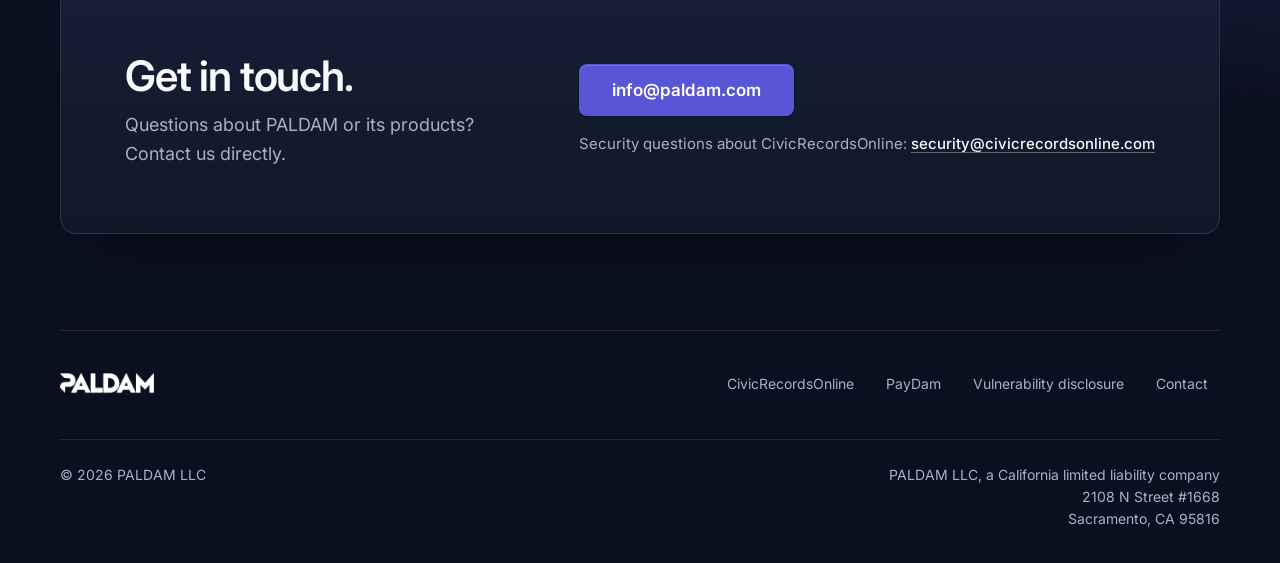
==== commit 541c797c: "Add Tenant Answers to paldam.com as a product in development - Third product card: Tenant Answers, s" ====
--- a/index.html
+++ b/index.html
@@ -4,7 +4,7 @@
     <meta charset="UTF-8" />
     <meta name="viewport" content="width=device-width, initial-scale=1.0" />
     <title>PALDAM LLC — Focused software for local government and subscription businesses</title>
-    <meta name="description" content="PALDAM LLC is an independent software company in Sacramento, California. It builds CivicRecordsOnline, public records request software for local government, and PayDam, failed-payment recovery for subscription businesses using Stripe." />
+    <meta name="description" content="PALDAM LLC is an independent software company in Sacramento, California. It builds CivicRecordsOnline, public records request software for local government, and PayDam, failed-payment recovery for subscription businesses using Stripe. Tenant Answers, for housing associations in England, is in development." />
     <meta name="robots" content="index, follow" />
     <meta name="theme-color" content="#0b1020" />
     <link rel="canonical" href="https://paldam.com/" />
@@ -12,13 +12,13 @@
     <meta property="og:type" content="website" />
     <meta property="og:url" content="https://paldam.com/" />
     <meta property="og:title" content="PALDAM LLC — Focused software for local government and subscription businesses" />
-    <meta property="og:description" content="PALDAM LLC is an independent software company in Sacramento, California. It builds CivicRecordsOnline, public records request software for local government, and PayDam, failed-payment recovery for subscription businesses using Stripe." />
+    <meta property="og:description" content="PALDAM LLC is an independent software company in Sacramento, California. It builds CivicRecordsOnline, public records request software for local government, and PayDam, failed-payment recovery for subscription businesses using Stripe. Tenant Answers, for housing associations in England, is in development." />
     <meta property="og:site_name" content="PALDAM" />
     <meta property="og:locale" content="en_US" />
 
     <meta name="twitter:card" content="summary" />
     <meta name="twitter:title" content="PALDAM LLC — Focused software for local government and subscription businesses" />
-    <meta name="twitter:description" content="PALDAM LLC is an independent software company in Sacramento, California. It builds CivicRecordsOnline, public records request software for local government, and PayDam, failed-payment recovery for subscription businesses using Stripe." />
+    <meta name="twitter:description" content="PALDAM LLC is an independent software company in Sacramento, California. It builds CivicRecordsOnline, public records request software for local government, and PayDam, failed-payment recovery for subscription businesses using Stripe. Tenant Answers, for housing associations in England, is in development." />
 
     <script type="application/ld+json">
     {
@@ -74,10 +74,10 @@
     <link rel="preconnect" href="https://fonts.googleapis.com" />
     <link rel="preconnect" href="https://fonts.gstatic.com" crossorigin />
     <link href="https://fonts.googleapis.com/css2?family=Inter:wght@400;500;600;700&display=swap" rel="stylesheet" />
-    <link rel="stylesheet" href="/css/style.css?v=20261031d" />
+    <link rel="stylesheet" href="/css/style.css?v=20261031e" />
     <link rel="icon" type="image/png" href="/favicon.png" />
     <script async src="https://www.googletagmanager.com/gtag/js?id=G-RNQLX96MKZ"></script>
-    <script src="/js/analytics.js?v=20261031d"></script>
+    <script src="/js/analytics.js?v=20261031e"></script>
 </head>
 <body>
 
@@ -106,7 +106,8 @@
             <h1 id="hero-title">Software built for <span class="hero-soft">specific problems.</span></h1>
             <p class="hero-lede">
                 PALDAM is an independent software company building focused
-                products for local government and subscription businesses.
+                products for local government, housing associations and
+                subscription businesses.
             </p>
             <div class="hero-actions">
                 <a href="#products" class="btn btn-primary">Explore our products</a>
@@ -186,6 +187,24 @@
                 </p>
                 <div class="product-foot">
                     <a href="https://paydam.app" class="product-link">Visit paydam.app<span class="arrow" aria-hidden="true">&rarr;</span></a>
+                </div>
+            </article>
+
+            <article class="product product-static product-ta">
+                <div class="product-top">
+                    <span class="product-logo product-logo-icon" aria-hidden="true">
+                        <svg viewBox="0 0 24 24" width="26" height="26" fill="none" stroke="currentColor" stroke-width="1.75" stroke-linecap="round" stroke-linejoin="round"><path d="M3 10.5 12 4l9 6.5"/><path d="M5 9.5V20h14V9.5"/><path d="M9.5 20v-5.5h5V20"/></svg>
+                    </span>
+                    <p class="product-cat">Social housing</p>
+                </div>
+                <h3 class="product-name">Tenant Answers</h3>
+                <p class="product-text">
+                    Request and complaint tracking for housing associations in
+                    England. Being built for the STAIRs rules that let tenants
+                    ask for information from 1&nbsp;April&nbsp;2027.
+                </p>
+                <div class="product-foot">
+                    <p class="product-status">In development</p>
                 </div>
             </article>
         </div>
--- a/css/style.css
+++ b/css/style.css
@@ -316,12 +316,12 @@
     height: 18px;
     border-radius: 50%;
     background:
-        url("/img/check-indigo.svg?v=20261031d") center / 11px no-repeat,
+        url("/img/check-indigo.svg?v=20261031e") center / 11px no-repeat,
         rgba(119, 117, 231, .18);
 }
 .panel-back .panel-list li::before {
     background:
-        url("/img/check-cyan.svg?v=20261031d") center / 11px no-repeat,
+        url("/img/check-cyan.svg?v=20261031e") center / 11px no-repeat,
         rgba(69, 198, 192, .14);
 }
 .panel-foot {
@@ -359,8 +359,19 @@
 
 .products {
     display: grid;
-    grid-template-columns: repeat(auto-fill, minmax(min(100%, 440px), 1fr));
+    grid-template-columns: minmax(0, 1fr);
     gap: var(--s-5);
+}
+@media (min-width: 1080px) {
+    .products { grid-template-columns: repeat(3, minmax(0, 1fr)); }
+    .products .product { padding: var(--s-6) var(--s-6) var(--s-5); }
+    .products .product-name { font-size: 1.5rem; }
+    .products .product-top {
+        flex-direction: column;
+        align-items: flex-start;
+        gap: var(--s-4);
+        margin-bottom: var(--s-3);
+    }
 }
 .product {
     position: relative;
@@ -383,11 +394,12 @@
 }
 .product-cro { --glow: rgba(119, 117, 231, .09); --tone: var(--accent-ink); --tone-tint: var(--accent-tint); }
 .product-paydam { --glow: rgba(69, 198, 192, .10); --tone: var(--cyan-ink); --tone-tint: var(--cyan-tint); }
-.product:hover {
+.product-ta { --glow: rgba(89, 101, 121, .07); --tone: #475569; --tone-tint: var(--light); }
+.product:not(.product-static):hover {
     border-color: #ccd4e1;
     box-shadow: 0 1px 2px rgba(16, 24, 40, .05), 0 20px 44px -20px rgba(16, 24, 40, .22);
 }
-.product:hover .arrow { transform: translateX(3px); }
+.product:not(.product-static):hover .arrow { transform: translateX(3px); }
 .product-top {
     position: relative;
     display: flex;
@@ -406,6 +418,23 @@
     border: 1px solid var(--border-light);
 }
 .product-logo img { width: 40px; height: 40px; object-fit: contain; }
+.product-logo-icon { color: #475569; }
+.product-status {
+    display: inline-flex;
+    align-items: center;
+    gap: var(--s-2);
+    min-height: 28px;
+    font-size: .9375rem;
+    font-weight: 600;
+    color: #475569;
+}
+.product-status::before {
+    content: '';
+    width: 8px;
+    height: 8px;
+    border-radius: 50%;
+    background: #94a3b8;
+}
 .product-cat {
     font-size: .8125rem;
     font-weight: 600;
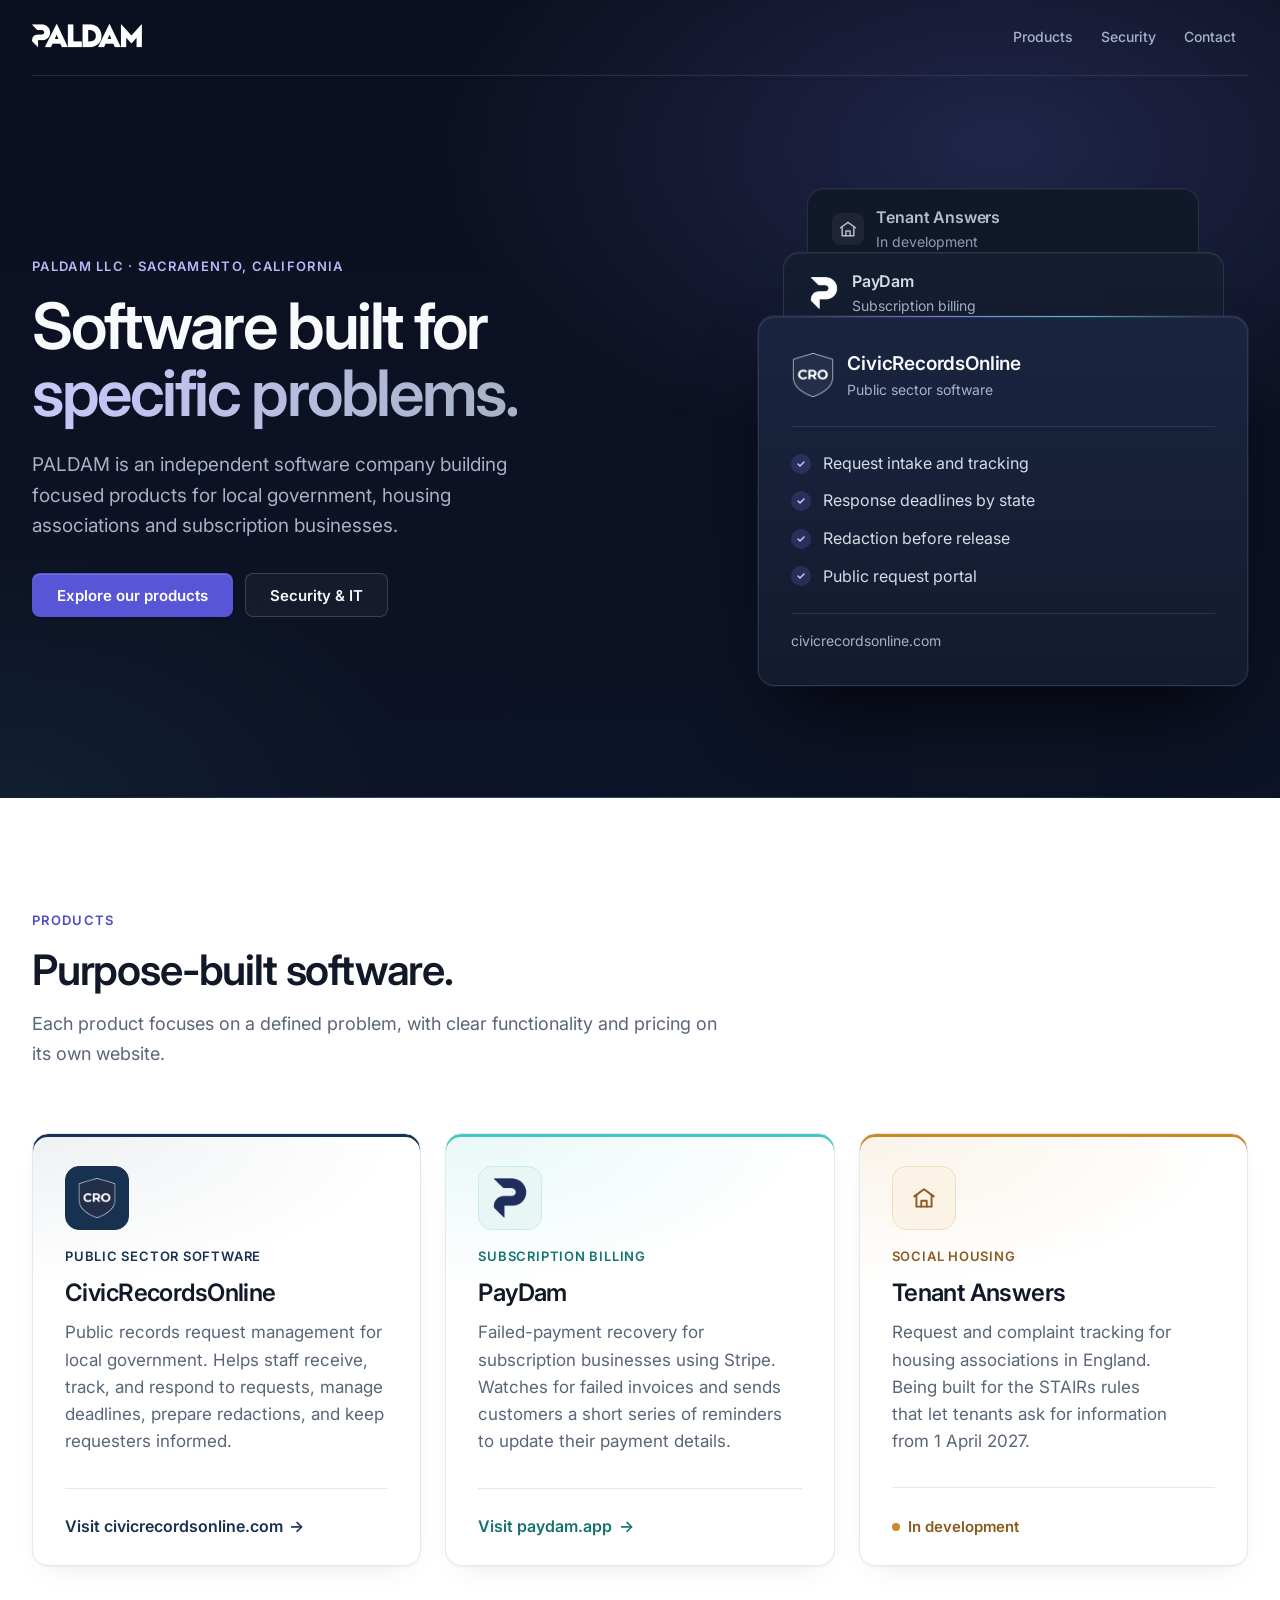
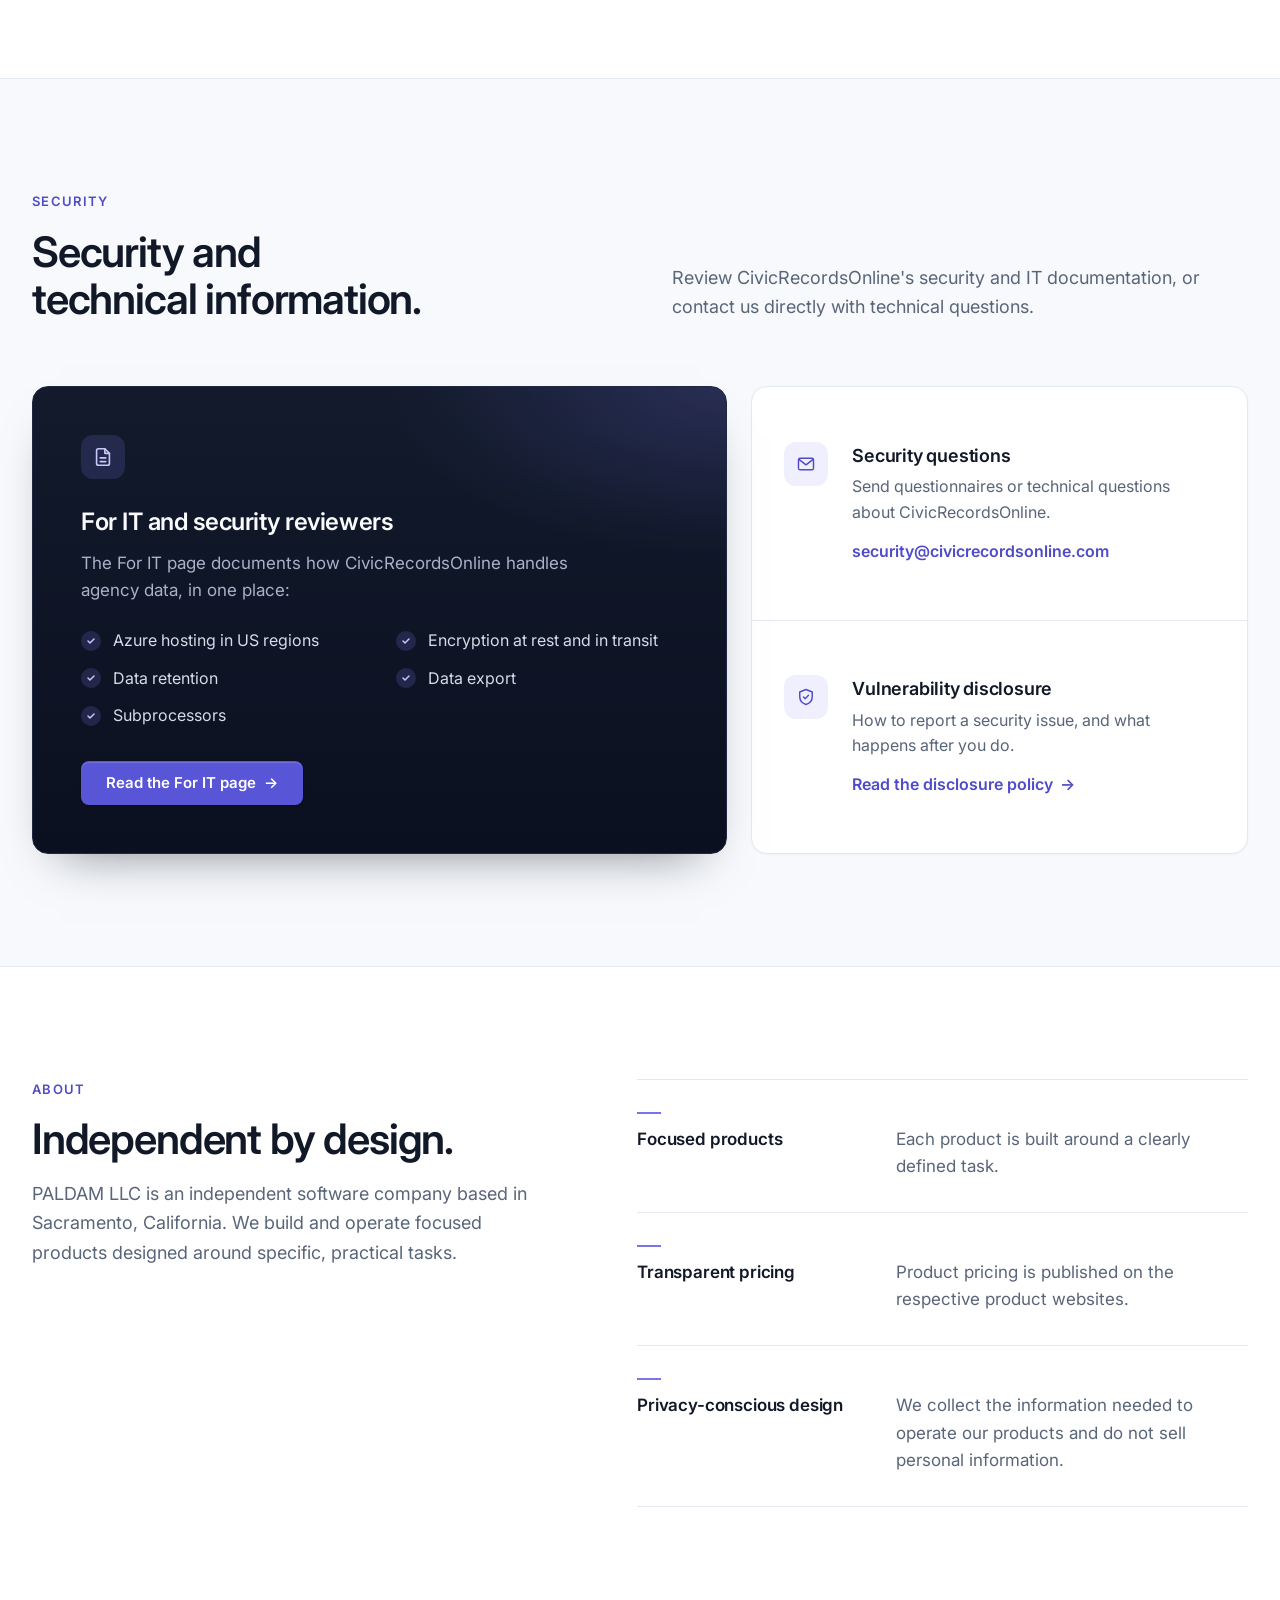
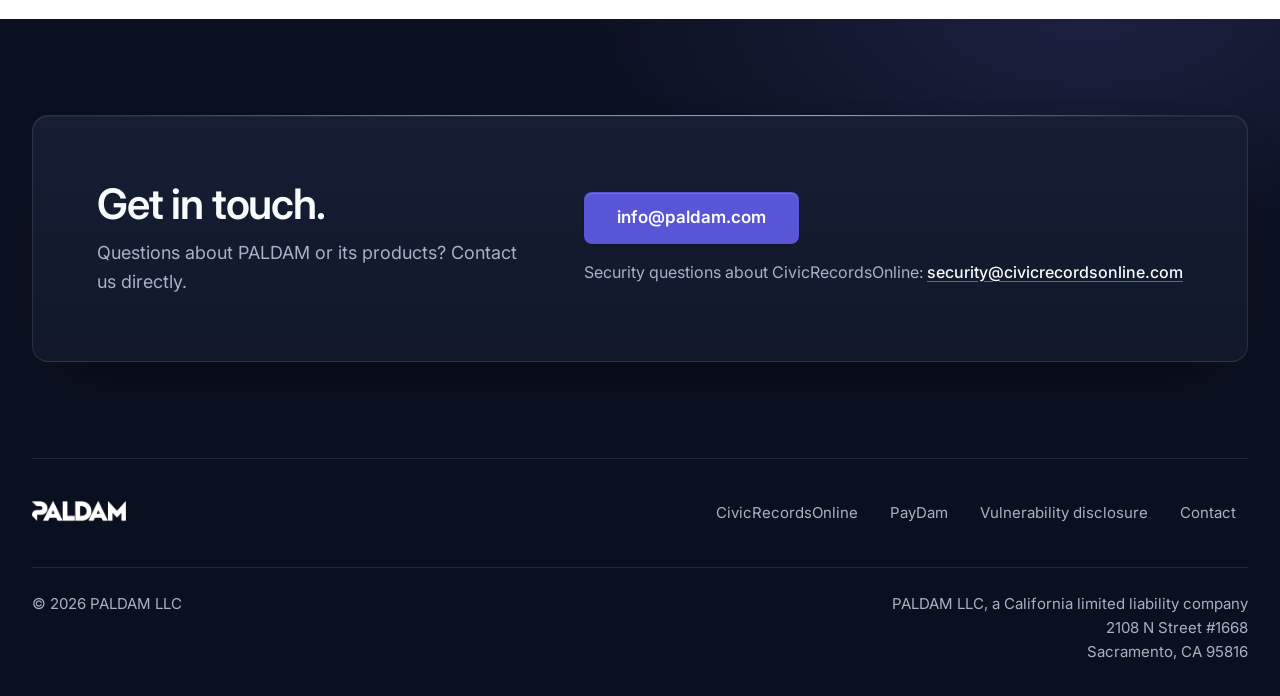
==== commit cdd90735: "Polish: hero deck, brand accents, security layout, larger type - Hero: a three-card deck with CivicR" ====
--- a/index.html
+++ b/index.html
@@ -74,10 +74,10 @@
     <link rel="preconnect" href="https://fonts.googleapis.com" />
     <link rel="preconnect" href="https://fonts.gstatic.com" crossorigin />
     <link href="https://fonts.googleapis.com/css2?family=Inter:wght@400;500;600;700&display=swap" rel="stylesheet" />
-    <link rel="stylesheet" href="/css/style.css?v=20261031e" />
+    <link rel="stylesheet" href="/css/style.css?v=20261031f" />
     <link rel="icon" type="image/png" href="/favicon.png" />
     <script async src="https://www.googletagmanager.com/gtag/js?id=G-RNQLX96MKZ"></script>
-    <script src="/js/analytics.js?v=20261031e"></script>
+    <script src="/js/analytics.js?v=20261031f"></script>
 </head>
 <body>
 
@@ -116,34 +116,41 @@
         </div>
 
         <div class="hero-visual" aria-hidden="true">
-            <div class="panel panel-back">
-                <div class="panel-head">
-                    <img src="/img/paydam-mark-white.png" alt="" width="36" height="36" class="panel-mark" />
-                    <div>
-                        <p class="panel-name">PayDam</p>
-                        <p class="panel-cat">Subscription billing</p>
-                    </div>
-                </div>
-                <ul class="panel-list">
-                    <li>Failed invoice monitoring</li>
-                    <li>Customer reminder emails</li>
-                </ul>
-            </div>
-            <div class="panel panel-front">
-                <div class="panel-head">
-                    <img src="/img/cro-mark.png" alt="" width="44" height="44" class="panel-mark" />
-                    <div>
-                        <p class="panel-name">CivicRecordsOnline</p>
-                        <p class="panel-cat">Public sector software</p>
-                    </div>
-                </div>
-                <ul class="panel-list">
-                    <li>Request intake and tracking</li>
-                    <li>Response deadlines by state</li>
-                    <li>Redaction before release</li>
-                    <li>Public request portal</li>
-                </ul>
-                <p class="panel-foot">civicrecordsonline.com</p>
+            <div class="deck">
+                <div class="panel panel-back panel-back-2">
+                    <div class="panel-head">
+                        <span class="panel-icon"><svg viewBox="0 0 24 24" width="20" height="20" fill="none" stroke="currentColor" stroke-width="1.75" stroke-linecap="round" stroke-linejoin="round"><path d="M3 10.5 12 4l9 6.5"/><path d="M5 9.5V20h14V9.5"/><path d="M9.5 20v-5.5h5V20"/></svg></span>
+                        <div>
+                            <p class="panel-name">Tenant Answers</p>
+                            <p class="panel-cat">In development</p>
+                        </div>
+                    </div>
+                </div>
+                <div class="panel panel-back panel-back-1">
+                    <div class="panel-head">
+                        <img src="/img/paydam-mark-white.png" alt="" width="32" height="32" class="panel-mark" />
+                        <div>
+                            <p class="panel-name">PayDam</p>
+                            <p class="panel-cat">Subscription billing</p>
+                        </div>
+                    </div>
+                </div>
+                <div class="panel panel-front">
+                    <div class="panel-head">
+                        <img src="/img/cro-mark.png" alt="" width="44" height="44" class="panel-mark" />
+                        <div>
+                            <p class="panel-name">CivicRecordsOnline</p>
+                            <p class="panel-cat">Public sector software</p>
+                        </div>
+                    </div>
+                    <ul class="panel-list">
+                        <li>Request intake and tracking</li>
+                        <li>Response deadlines by state</li>
+                        <li>Redaction before release</li>
+                        <li>Public request portal</li>
+                    </ul>
+                    <p class="panel-foot">civicrecordsonline.com</p>
+                </div>
             </div>
         </div>
     </div>
@@ -216,42 +223,48 @@
         <div class="section-head section-head-split">
             <div>
                 <p class="eyebrow">Security</p>
-                <h2 id="security-title">Security information, without the guesswork.</h2>
+                <h2 id="security-title">Security and technical information.</h2>
             </div>
             <p class="section-lede">
                 Review CivicRecordsOnline's security and IT documentation, or
-                contact us directly with technical questions. CivicRecordsOnline
-                runs on Microsoft Azure in US regions, and agency data is
-                encrypted at rest and in transit.
+                contact us directly with technical questions.
             </p>
         </div>
 
-        <ul class="resources">
-            <li class="resource">
-                <span class="resource-icon" aria-hidden="true">
-                    <svg viewBox="0 0 24 24" width="20" height="20" fill="none" stroke="currentColor" stroke-width="1.75" stroke-linecap="round" stroke-linejoin="round"><path d="M14 3H7a2 2 0 0 0-2 2v14a2 2 0 0 0 2 2h10a2 2 0 0 0 2-2V8z"/><path d="M14 3v5h5"/><path d="M9 13h6"/><path d="M9 17h6"/></svg>
-                </span>
-                <h3 class="resource-title">For IT and security reviewers</h3>
-                <p class="resource-text">Hosting, encryption, data retention, data export and subprocessors, documented in one place.</p>
-                <a href="https://www.civicrecordsonline.com/for-it" class="resource-link">Read the For IT page<span class="arrow" aria-hidden="true">&rarr;</span></a>
-            </li>
-            <li class="resource">
-                <span class="resource-icon" aria-hidden="true">
-                    <svg viewBox="0 0 24 24" width="20" height="20" fill="none" stroke="currentColor" stroke-width="1.75" stroke-linecap="round" stroke-linejoin="round"><rect x="3" y="5" width="18" height="14" rx="2"/><path d="m3.5 6.5 8.5 6.5 8.5-6.5"/></svg>
-                </span>
-                <h3 class="resource-title">Security questions</h3>
-                <p class="resource-text">Send questionnaires or technical questions about CivicRecordsOnline.</p>
-                <a href="mailto:security@civicrecordsonline.com" class="resource-link resource-link-mail">security@civicrecordsonline.com</a>
-            </li>
-            <li class="resource">
-                <span class="resource-icon" aria-hidden="true">
-                    <svg viewBox="0 0 24 24" width="20" height="20" fill="none" stroke="currentColor" stroke-width="1.75" stroke-linecap="round" stroke-linejoin="round"><path d="M12 3 4.5 6v5.5c0 4.6 3.2 8.3 7.5 9.5 4.3-1.2 7.5-4.9 7.5-9.5V6z"/><path d="m9 12 2 2 4-4"/></svg>
-                </span>
-                <h3 class="resource-title">Vulnerability disclosure</h3>
-                <p class="resource-text">How to report a security issue, and what happens after you do.</p>
-                <a href="https://www.civicrecordsonline.com/security" class="resource-link">Read the disclosure policy<span class="arrow" aria-hidden="true">&rarr;</span></a>
-            </li>
-        </ul>
+        <div class="security">
+            <article class="sec-feature">
+                <span class="sec-icon sec-icon-dark" aria-hidden="true"><svg viewBox="0 0 24 24" width="22" height="22" fill="none" stroke="currentColor" stroke-width="1.75" stroke-linecap="round" stroke-linejoin="round"><path d="M14 3H7a2 2 0 0 0-2 2v14a2 2 0 0 0 2 2h10a2 2 0 0 0 2-2V8z"/><path d="M14 3v5h5"/><path d="M9 13h6"/><path d="M9 17h6"/></svg></span>
+                <h3 class="sec-feature-title">For IT and security reviewers</h3>
+                <p class="sec-feature-text">The For IT page documents how CivicRecordsOnline handles agency data, in one place:</p>
+                <ul class="sec-checks">
+                    <li>Azure hosting in US regions</li>
+                    <li>Encryption at rest and in transit</li>
+                    <li>Data retention</li>
+                    <li>Data export</li>
+                    <li>Subprocessors</li>
+                </ul>
+                <a href="https://www.civicrecordsonline.com/for-it" class="btn btn-primary">Read the For IT page<span class="arrow" aria-hidden="true">&rarr;</span></a>
+            </article>
+
+            <ul class="sec-links">
+                <li class="sec-link">
+                    <span class="sec-icon" aria-hidden="true"><svg viewBox="0 0 24 24" width="20" height="20" fill="none" stroke="currentColor" stroke-width="1.75" stroke-linecap="round" stroke-linejoin="round"><rect x="3" y="5" width="18" height="14" rx="2"/><path d="m3.5 6.5 8.5 6.5 8.5-6.5"/></svg></span>
+                    <div>
+                        <h3 class="sec-link-title">Security questions</h3>
+                        <p class="sec-link-text">Send questionnaires or technical questions about CivicRecordsOnline.</p>
+                        <a href="mailto:security@civicrecordsonline.com" class="resource-link resource-link-mail">security@civicrecordsonline.com</a>
+                    </div>
+                </li>
+                <li class="sec-link">
+                    <span class="sec-icon" aria-hidden="true"><svg viewBox="0 0 24 24" width="20" height="20" fill="none" stroke="currentColor" stroke-width="1.75" stroke-linecap="round" stroke-linejoin="round"><path d="M12 3 4.5 6v5.5c0 4.6 3.2 8.3 7.5 9.5 4.3-1.2 7.5-4.9 7.5-9.5V6z"/><path d="m9 12 2 2 4-4"/></svg></span>
+                    <div>
+                        <h3 class="sec-link-title">Vulnerability disclosure</h3>
+                        <p class="sec-link-text">How to report a security issue, and what happens after you do.</p>
+                        <a href="https://www.civicrecordsonline.com/security" class="resource-link">Read the disclosure policy<span class="arrow" aria-hidden="true">&rarr;</span></a>
+                    </div>
+                </li>
+            </ul>
+        </div>
     </div>
 </section>
 
--- a/css/style.css
+++ b/css/style.css
@@ -60,7 +60,7 @@
 p { text-wrap: pretty; }
 
 .container {
-    width: min(1160px, 100% - 2 * var(--s-6));
+    width: min(1240px, 100% - 2 * var(--s-6));
     margin-inline: auto;
 }
 
@@ -243,31 +243,46 @@
     gap: var(--s-3);
 }
 
-.hero-visual {
+.hero-visual { position: relative; }
+.deck {
     position: relative;
-    min-height: 520px;
+    padding-top: 128px;
 }
 .panel {
-    position: absolute;
     border: 1px solid var(--border-dark);
     border-radius: var(--radius-lg);
-    background: linear-gradient(180deg, #151e33 0%, #111a2c 100%);
-    box-shadow: inset 0 1px 0 rgba(255, 255, 255, .06), 0 24px 60px -24px rgba(0, 0, 0, .7);
     padding: var(--s-5);
 }
 .panel-back {
+    position: absolute;
+    height: 240px;
+    padding: var(--s-4) var(--s-5);
+    box-shadow: inset 0 1px 0 rgba(255, 255, 255, .05);
+}
+.panel-back-1 {
+    top: 64px;
+    left: 5%;
+    right: 5%;
+    z-index: 2;
+    background: linear-gradient(180deg, #151d31 0%, #121a2b 100%);
+}
+.panel-back-2 {
     top: 0;
-    right: 0;
-    width: 64%;
-    opacity: .8;
-}
+    left: 10%;
+    right: 10%;
+    z-index: 1;
+    background: linear-gradient(180deg, #111829 0%, #0f1626 100%);
+}
+.panel-back .panel-head { margin-bottom: 0; }
+.panel-back-1 .panel-name { color: #d5dbe7; }
+.panel-back-2 .panel-name { color: #b3bdcf; }
+.panel-back-2 .panel-cat { color: #8f9bb1; }
 .panel-front {
-    left: 0;
-    bottom: 0;
-    width: 80%;
+    position: relative;
+    z-index: 3;
     padding: var(--s-6);
-    background: linear-gradient(180deg, #18223a 0%, #121a2c 100%);
-    box-shadow: inset 0 1px 0 rgba(255, 255, 255, .08), 0 40px 80px -30px rgba(0, 0, 0, .85), 0 0 0 1px rgba(119, 117, 231, .12);
+    background: linear-gradient(180deg, #1a2440 0%, #131b2e 100%);
+    box-shadow: inset 0 1px 0 rgba(255, 255, 255, .08), 0 40px 80px -30px rgba(0, 0, 0, .9), 0 0 0 1px rgba(119, 117, 231, .14);
 }
 .panel-front::before {
     content: '';
@@ -282,53 +297,59 @@
     gap: var(--s-3);
     margin-bottom: var(--s-5);
 }
-.panel-mark { width: 36px; height: 36px; object-fit: contain; flex-shrink: 0; }
+.panel-mark { width: 32px; height: 32px; object-fit: contain; flex-shrink: 0; }
 .panel-front .panel-mark { width: 44px; height: 44px; }
+.panel-icon {
+    display: grid;
+    place-items: center;
+    width: 32px;
+    height: 32px;
+    flex-shrink: 0;
+    border-radius: 8px;
+    background: rgba(255, 255, 255, .06);
+    color: #b3bdcf;
+}
 .panel-name {
     font-size: 1rem;
     font-weight: 600;
     letter-spacing: -.01em;
     color: var(--text-light);
 }
-.panel-front .panel-name { font-size: 1.125rem; }
+.panel-front .panel-name { font-size: 1.1875rem; }
 .panel-cat {
-    font-size: .8125rem;
+    font-size: .875rem;
     color: var(--muted-light);
 }
 .panel-list {
     list-style: none;
     display: grid;
-    gap: var(--s-2);
-    padding-top: var(--s-4);
+    gap: var(--s-3);
+    padding-top: var(--s-5);
     border-top: 1px solid var(--border-dark);
 }
 .panel-list li {
     display: flex;
     align-items: center;
     gap: var(--s-3);
-    font-size: .9375rem;
+    font-size: 1rem;
     color: #d5dbe7;
 }
-.panel-list li::before {
+.panel-list li::before,
+.sec-checks li::before {
     content: '';
     flex-shrink: 0;
-    width: 18px;
-    height: 18px;
+    width: 20px;
+    height: 20px;
     border-radius: 50%;
     background:
-        url("/img/check-indigo.svg?v=20261031e") center / 11px no-repeat,
-        rgba(119, 117, 231, .18);
-}
-.panel-back .panel-list li::before {
-    background:
-        url("/img/check-cyan.svg?v=20261031e") center / 11px no-repeat,
-        rgba(69, 198, 192, .14);
+        url("/img/check-indigo.svg?v=20261031f") center / 12px no-repeat,
+        rgba(119, 117, 231, .2);
 }
 .panel-foot {
     margin-top: var(--s-5);
     padding-top: var(--s-4);
     border-top: 1px solid var(--border-dark);
-    font-size: .8125rem;
+    font-size: .875rem;
     color: var(--muted-light);
 }
 
@@ -381,7 +402,7 @@
     border: 1px solid var(--border-light);
     border-radius: var(--radius-lg);
     background: var(--white);
-    box-shadow: 0 1px 2px rgba(16, 24, 40, .04), 0 12px 32px -18px rgba(16, 24, 40, .14);
+    box-shadow: inset 0 3px 0 var(--brand), 0 1px 2px rgba(16, 24, 40, .04), 0 12px 32px -18px rgba(16, 24, 40, .14);
     transition: border-color var(--fast) var(--ease), box-shadow var(--fast) var(--ease);
 }
 .product::before {
@@ -392,12 +413,12 @@
     pointer-events: none;
     background: radial-gradient(520px 220px at 0% 0%, var(--glow), transparent 70%);
 }
-.product-cro { --glow: rgba(119, 117, 231, .09); --tone: var(--accent-ink); --tone-tint: var(--accent-tint); }
-.product-paydam { --glow: rgba(69, 198, 192, .10); --tone: var(--cyan-ink); --tone-tint: var(--cyan-tint); }
-.product-ta { --glow: rgba(89, 101, 121, .07); --tone: #475569; --tone-tint: var(--light); }
+.product-cro { --brand: #173250; --tone: #173250; --glow: rgba(23, 50, 80, .07); --tile: #173250; --tile-border: #173250; }
+.product-paydam { --brand: #45c6c0; --tone: var(--cyan-ink); --glow: rgba(69, 198, 192, .12); --tile: #e8f7f6; --tile-border: #c9ece9; }
+.product-ta { --brand: #c98a2b; --tone: #8a5a1f; --glow: rgba(201, 138, 43, .10); --tile: #fbf3e6; --tile-border: #f0dfc2; }
 .product:not(.product-static):hover {
     border-color: #ccd4e1;
-    box-shadow: 0 1px 2px rgba(16, 24, 40, .05), 0 20px 44px -20px rgba(16, 24, 40, .22);
+    box-shadow: inset 0 3px 0 var(--brand), 0 1px 2px rgba(16, 24, 40, .05), 0 20px 44px -20px rgba(16, 24, 40, .22);
 }
 .product:not(.product-static):hover .arrow { transform: translateX(3px); }
 .product-top {
@@ -414,11 +435,11 @@
     width: 64px;
     height: 64px;
     border-radius: 14px;
-    background: var(--light);
-    border: 1px solid var(--border-light);
+    background: var(--tile);
+    border: 1px solid var(--tile-border);
 }
 .product-logo img { width: 40px; height: 40px; object-fit: contain; }
-.product-logo-icon { color: #475569; }
+.product-logo-icon { color: var(--tone); }
 .product-status {
     display: inline-flex;
     align-items: center;
@@ -426,14 +447,14 @@
     min-height: 28px;
     font-size: .9375rem;
     font-weight: 600;
-    color: #475569;
+    color: var(--tone);
 }
 .product-status::before {
     content: '';
     width: 8px;
     height: 8px;
     border-radius: 50%;
-    background: #94a3b8;
+    background: var(--brand);
 }
 .product-cat {
     font-size: .8125rem;
@@ -452,6 +473,7 @@
 }
 .product-text {
     position: relative;
+    font-size: 1.0625rem;
     color: var(--muted);
     margin-bottom: var(--s-6);
 }
@@ -464,7 +486,7 @@
     display: inline-flex;
     align-items: center;
     min-height: 28px;
-    font-size: .9375rem;
+    font-size: 1rem;
     font-weight: 600;
     color: var(--tone);
     text-decoration: none;
@@ -487,49 +509,105 @@
     outline-offset: 3px;
 }
 
-.resources {
+.security {
+    display: grid;
+    grid-template-columns: minmax(0, 7fr) minmax(0, 5fr);
+    gap: var(--s-5);
+    align-items: stretch;
+}
+.sec-feature {
+    position: relative;
+    display: flex;
+    flex-direction: column;
+    align-items: flex-start;
+    padding: var(--s-7);
+    border-radius: var(--radius-lg);
+    border: 1px solid #1f2940;
+    background:
+        radial-gradient(520px 260px at 100% 0%, rgba(119, 117, 231, .22), transparent 65%),
+        linear-gradient(180deg, #121a2b 0%, #0b1020 100%);
+    color: var(--text-light);
+    box-shadow: 0 24px 48px -28px rgba(11, 16, 32, .55);
+}
+.sec-icon {
+    display: grid;
+    place-items: center;
+    width: 44px;
+    height: 44px;
+    flex-shrink: 0;
+    border-radius: 12px;
+    background: var(--accent-tint);
+    color: var(--accent-ink);
+}
+.sec-icon-dark {
+    background: rgba(119, 117, 231, .18);
+    color: #c9c8fa;
+    margin-bottom: var(--s-5);
+}
+.sec-feature-title {
+    font-size: 1.5rem;
+    font-weight: 600;
+    letter-spacing: -.02em;
+    margin-bottom: var(--s-2);
+}
+.sec-feature-text {
+    font-size: 1.0625rem;
+    color: var(--muted-light);
+    margin-bottom: var(--s-5);
+    max-width: 34rem;
+}
+.sec-checks {
     list-style: none;
     display: grid;
-    grid-template-columns: repeat(3, minmax(0, 1fr));
-    gap: var(--s-5);
-}
-.resource {
-    display: flex;
-    flex-direction: column;
-    padding: var(--s-6);
+    grid-template-columns: repeat(2, minmax(0, 1fr));
+    gap: var(--s-3) var(--s-6);
+    margin-bottom: var(--s-6);
+    width: 100%;
+}
+.sec-checks li {
+    display: flex;
+    align-items: center;
+    gap: var(--s-3);
+    font-size: 1rem;
+    color: #d5dbe7;
+}
+.sec-feature .btn { margin-top: auto; }
+.sec-feature .btn .arrow { margin-left: .5em; }
+.sec-feature .btn:hover .arrow { transform: translateX(3px); }
+.sec-feature a:focus-visible { outline-color: var(--accent); }
+.sec-links {
+    list-style: none;
+    display: grid;
+    grid-template-rows: 1fr 1fr;
     border: 1px solid var(--border-light);
-    border-radius: var(--radius);
+    border-radius: var(--radius-lg);
     background: var(--white);
     box-shadow: 0 1px 2px rgba(16, 24, 40, .04);
 }
-.resource-icon {
-    display: grid;
-    place-items: center;
-    width: 40px;
-    height: 40px;
-    border-radius: 10px;
-    background: var(--accent-tint);
-    color: var(--accent-ink);
-    margin-bottom: var(--s-5);
-}
-.resource-title {
+.sec-link {
+    display: grid;
+    grid-template-columns: 44px minmax(0, 1fr);
+    gap: var(--s-5);
+    align-content: center;
+    padding: var(--s-6);
+}
+.sec-link + .sec-link { border-top: 1px solid var(--border-light); }
+.sec-link-title {
     font-size: 1.125rem;
     font-weight: 600;
     letter-spacing: -.012em;
-    margin-bottom: var(--s-2);
-}
-.resource-text {
-    font-size: .9375rem;
+    margin-bottom: var(--s-1);
+}
+.sec-link-text {
+    font-size: 1rem;
     color: var(--muted);
-    margin-bottom: var(--s-5);
+    margin-bottom: var(--s-3);
 }
 .resource-link {
     display: inline-flex;
     align-items: center;
     min-height: 28px;
-    margin-top: auto;
-    align-self: flex-start;
-    font-size: .9375rem;
+    font-size: 1rem;
     font-weight: 600;
     color: var(--accent-ink);
     text-decoration: none;
@@ -612,7 +690,7 @@
     gap: var(--s-4);
 }
 .contact-note {
-    font-size: .9375rem;
+    font-size: 1rem;
     color: var(--muted-light);
 }
 .contact-note a {
@@ -627,7 +705,7 @@
 .site-footer {
     background: var(--bg);
     color: var(--muted-light);
-    font-size: .875rem;
+    font-size: .9375rem;
 }
 .footer-top {
     display: flex;
@@ -685,9 +763,8 @@
 
 @media (max-width: 1180px) {
     .hero-inner { gap: var(--s-7); }
-    .hero-visual { min-height: 0; }
-    .panel-back { display: none; }
-    .panel-front { position: relative; width: 100%; }
+    .security { grid-template-columns: minmax(0, 1fr) minmax(0, 1fr); }
+    .sec-checks { grid-template-columns: minmax(0, 1fr); }
 }
 
 @media (max-width: 1023px) {
@@ -700,9 +777,8 @@
     .section-head-split,
     .about { grid-template-columns: minmax(0, 1fr); gap: var(--s-5); }
     .about { gap: var(--s-7); }
-    .resources { grid-template-columns: minmax(0, 1fr); }
-    .resource { display: grid; grid-template-columns: 40px minmax(0, 1fr); column-gap: var(--s-5); }
-    .resource-icon { grid-row: span 3; margin-bottom: 0; }
+    .security { grid-template-columns: minmax(0, 1fr); }
+    .sec-checks { grid-template-columns: repeat(2, minmax(0, 1fr)); }
     .contact { grid-template-columns: minmax(0, 1fr); gap: var(--s-6); padding: var(--s-7); }
     .hero-visual { max-width: 520px; }
 }
@@ -724,8 +800,9 @@
     .product { padding: var(--s-6) var(--s-5) var(--s-5); }
     .product-name { font-size: 1.5rem; }
     .product-cat { font-size: .75rem; }
-    .resource { grid-template-columns: minmax(0, 1fr); padding: var(--s-5); }
-    .resource-icon { grid-row: auto; margin-bottom: var(--s-4); }
+    .sec-feature { padding: var(--s-6) var(--s-5); }
+    .sec-checks { grid-template-columns: minmax(0, 1fr); }
+    .sec-link { grid-template-columns: minmax(0, 1fr); gap: var(--s-4); padding: var(--s-5); }
     .principle { grid-template-columns: minmax(0, 1fr); gap: var(--s-2); padding: var(--s-5) 0; }
     .principle dd { padding-top: 0; }
     .closing { padding: var(--s-7) 0; }
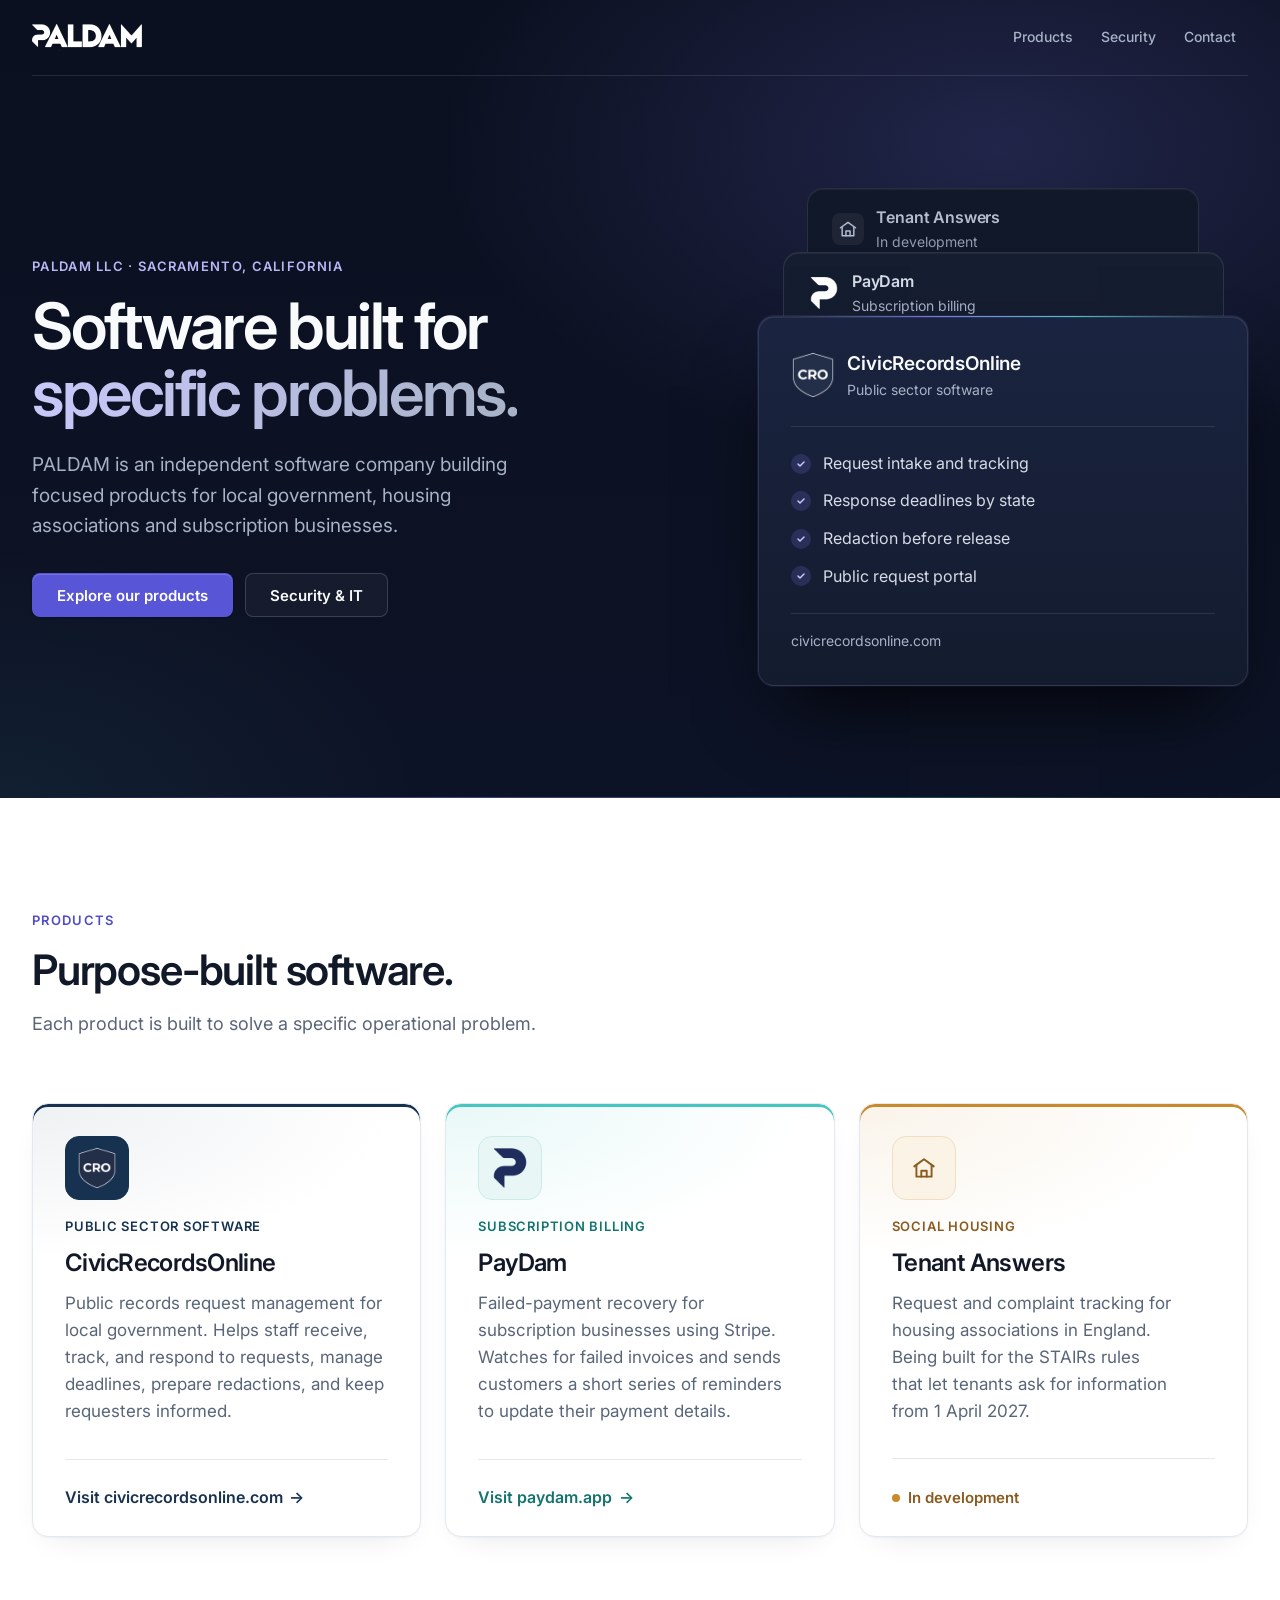
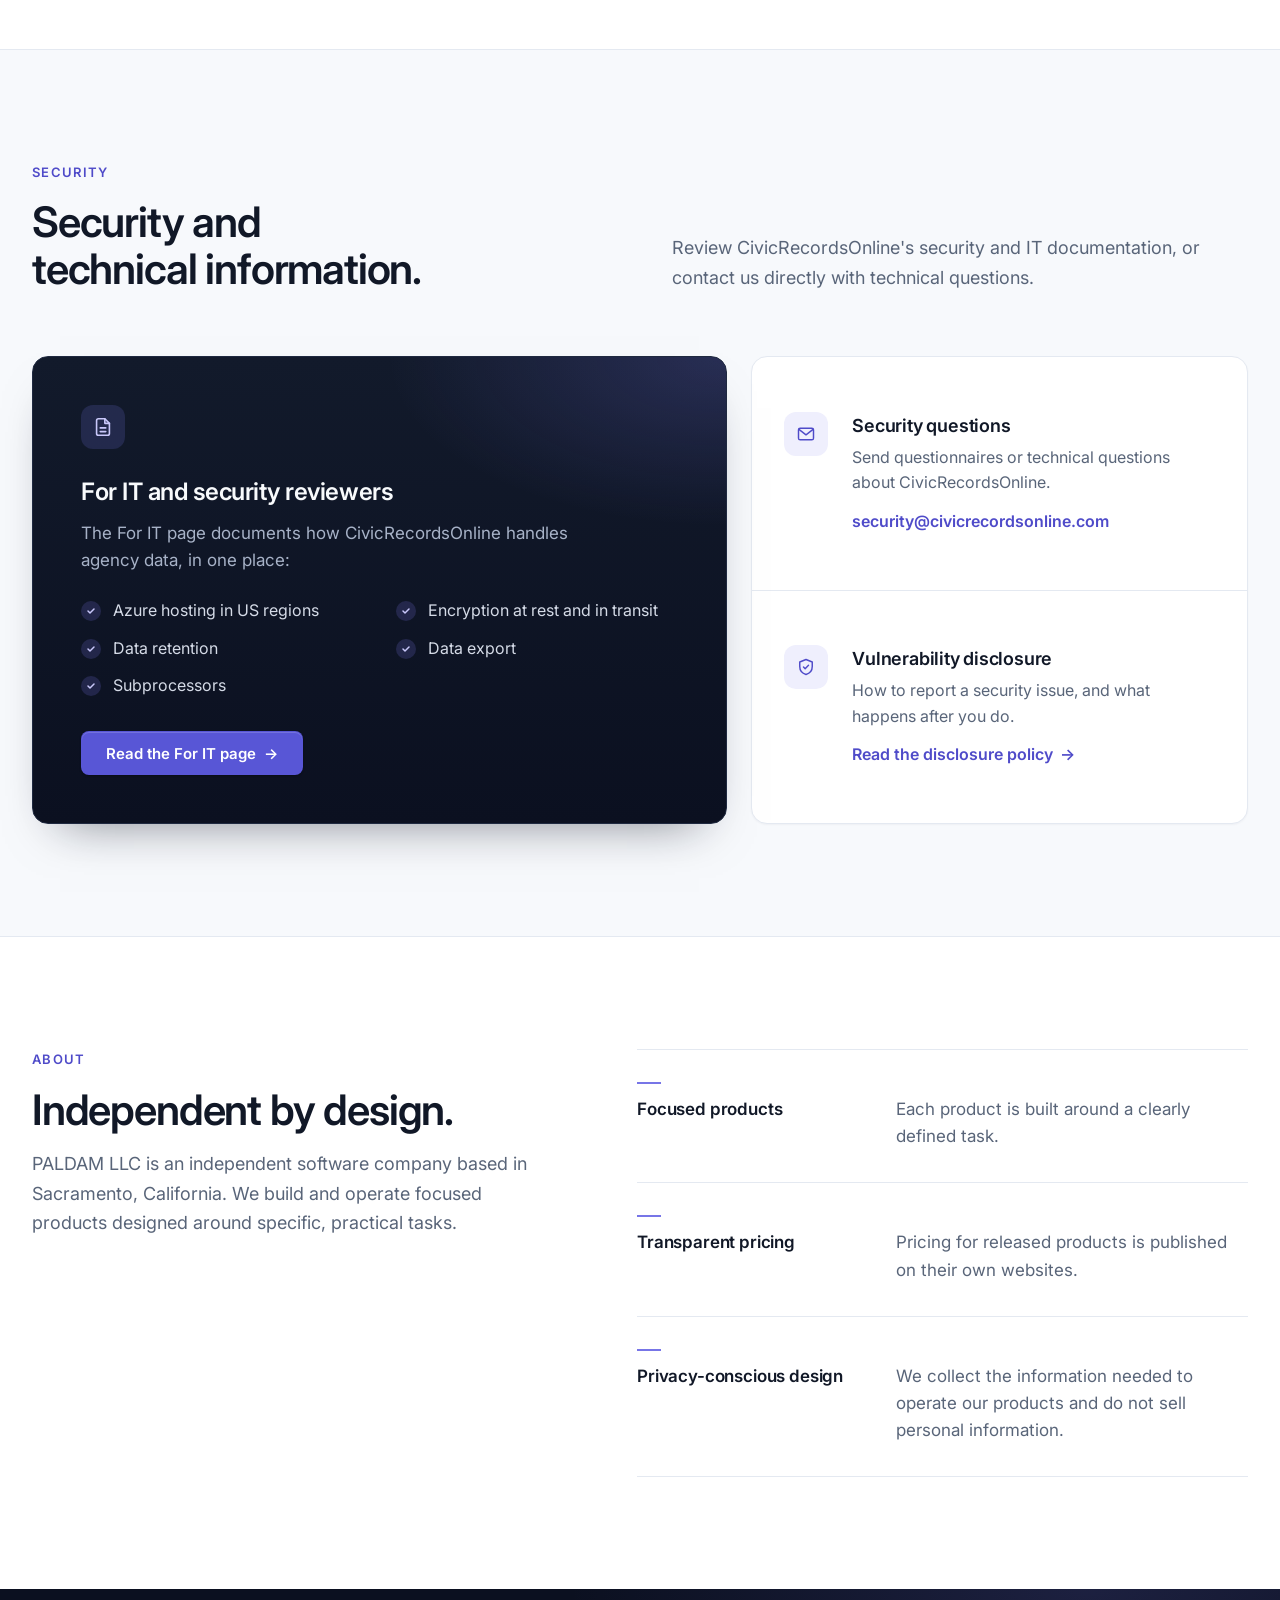
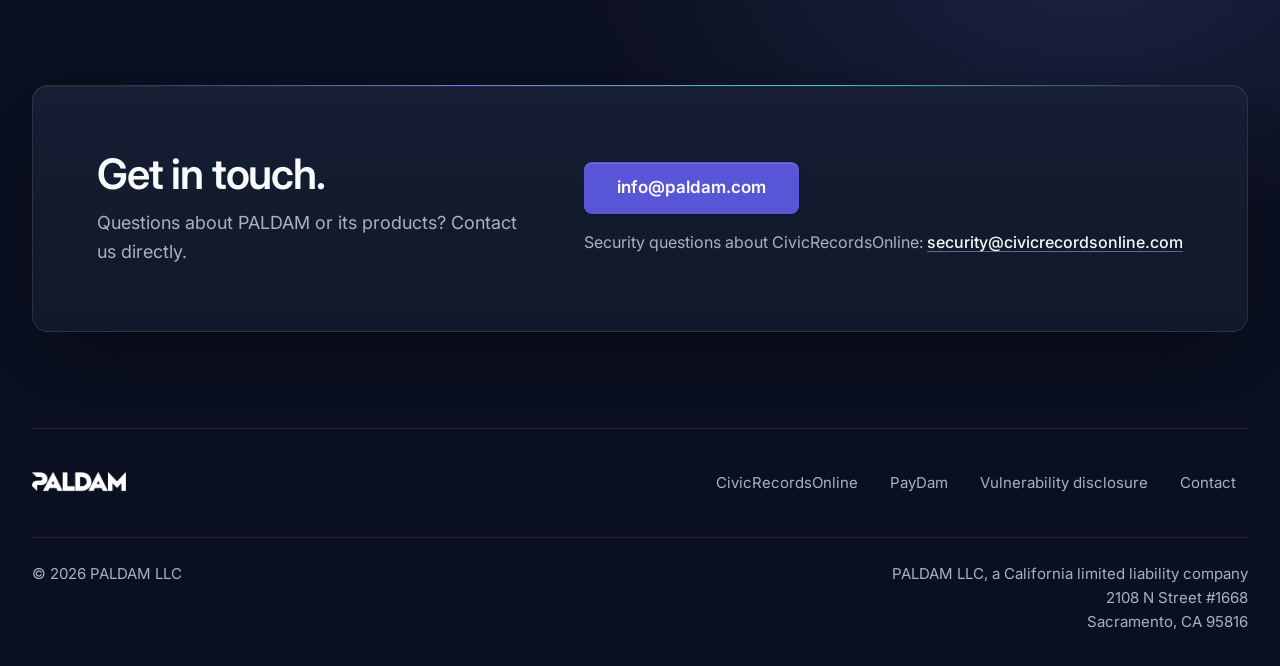
==== commit 217eb15d: "Say pricing is published for released products only Tenant Answers is in development with no website" ====
--- a/index.html
+++ b/index.html
@@ -161,7 +161,7 @@
         <div class="section-head">
             <p class="eyebrow">Products</p>
             <h2 id="products-title">Purpose-built software.</h2>
-            <p class="section-lede">Each product focuses on a defined problem, with clear functionality and pricing on its own website.</p>
+            <p class="section-lede">Each product is built to solve a specific operational problem.</p>
         </div>
 
         <div class="products">
@@ -286,7 +286,7 @@
             </div>
             <div class="principle">
                 <dt>Transparent pricing</dt>
-                <dd>Product pricing is published on the respective product websites.</dd>
+                <dd>Pricing for released products is published on their own websites.</dd>
             </div>
             <div class="principle">
                 <dt>Privacy-conscious design</dt>
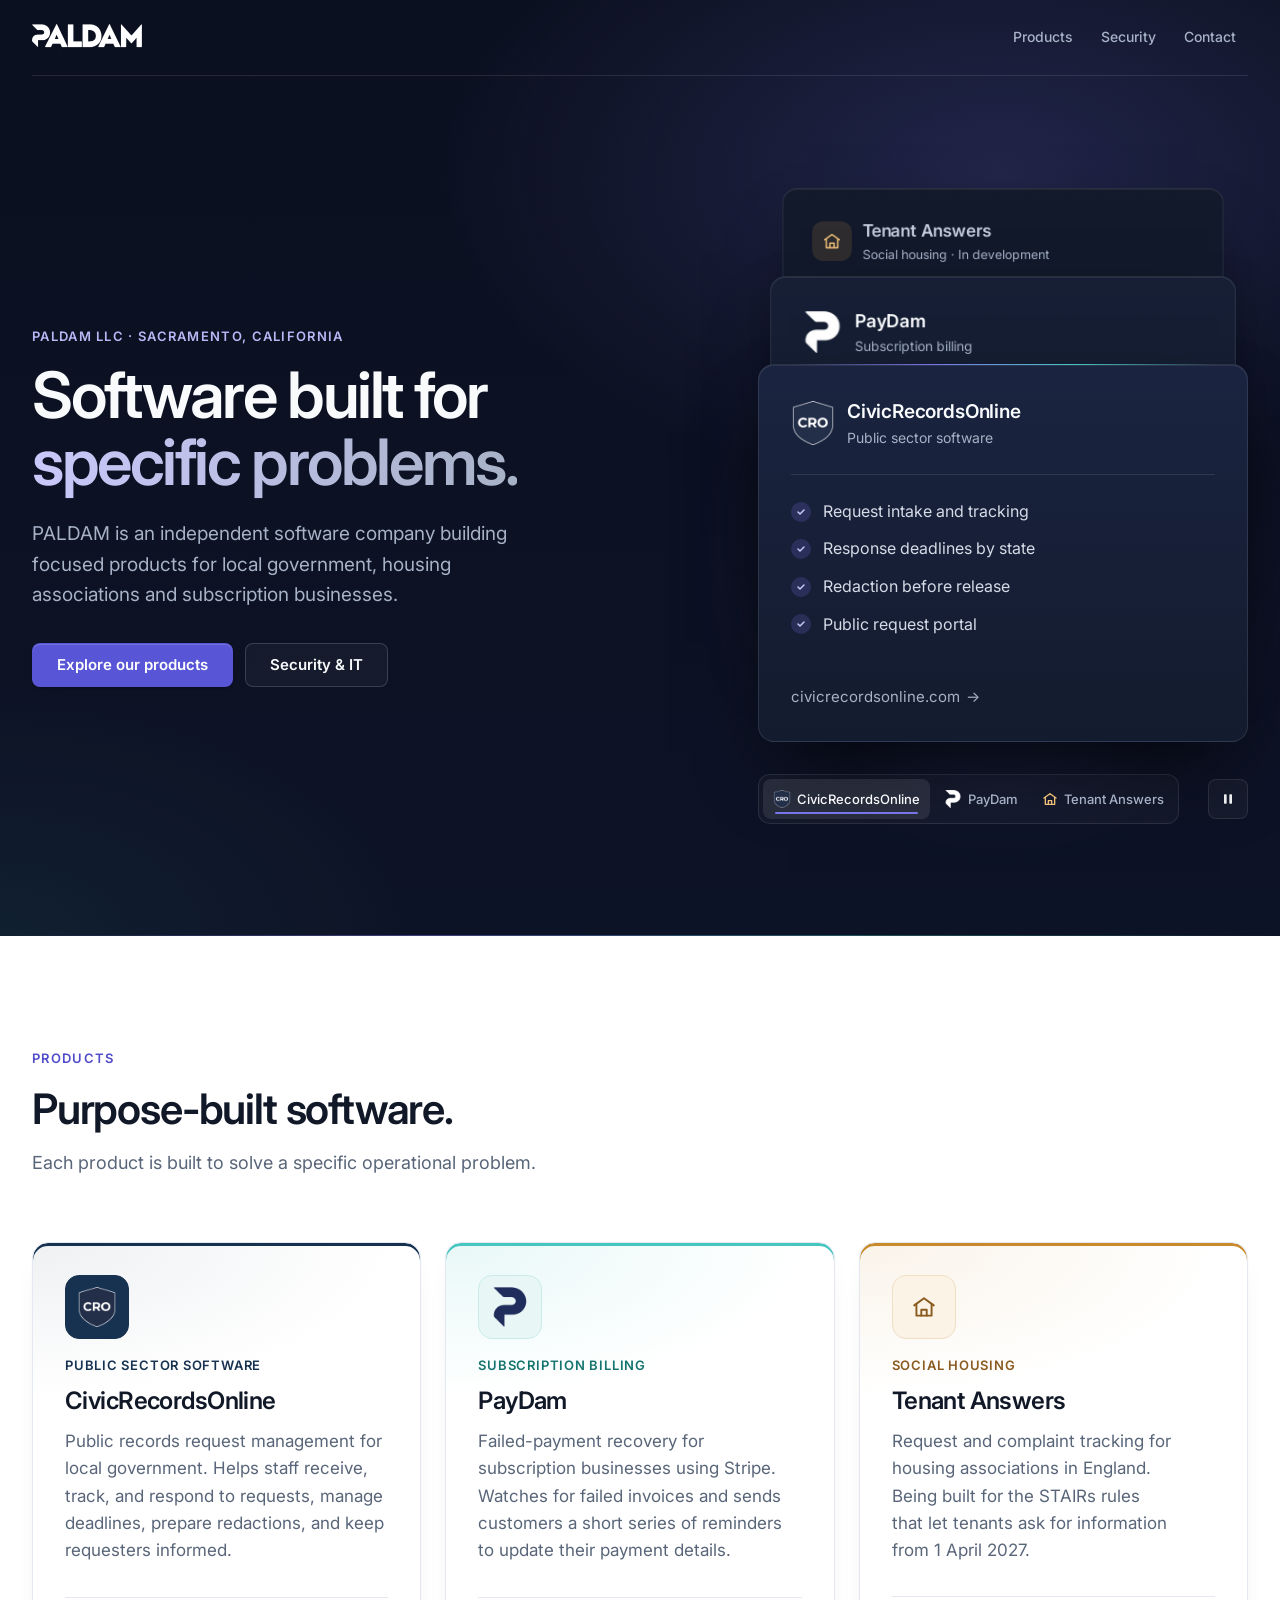
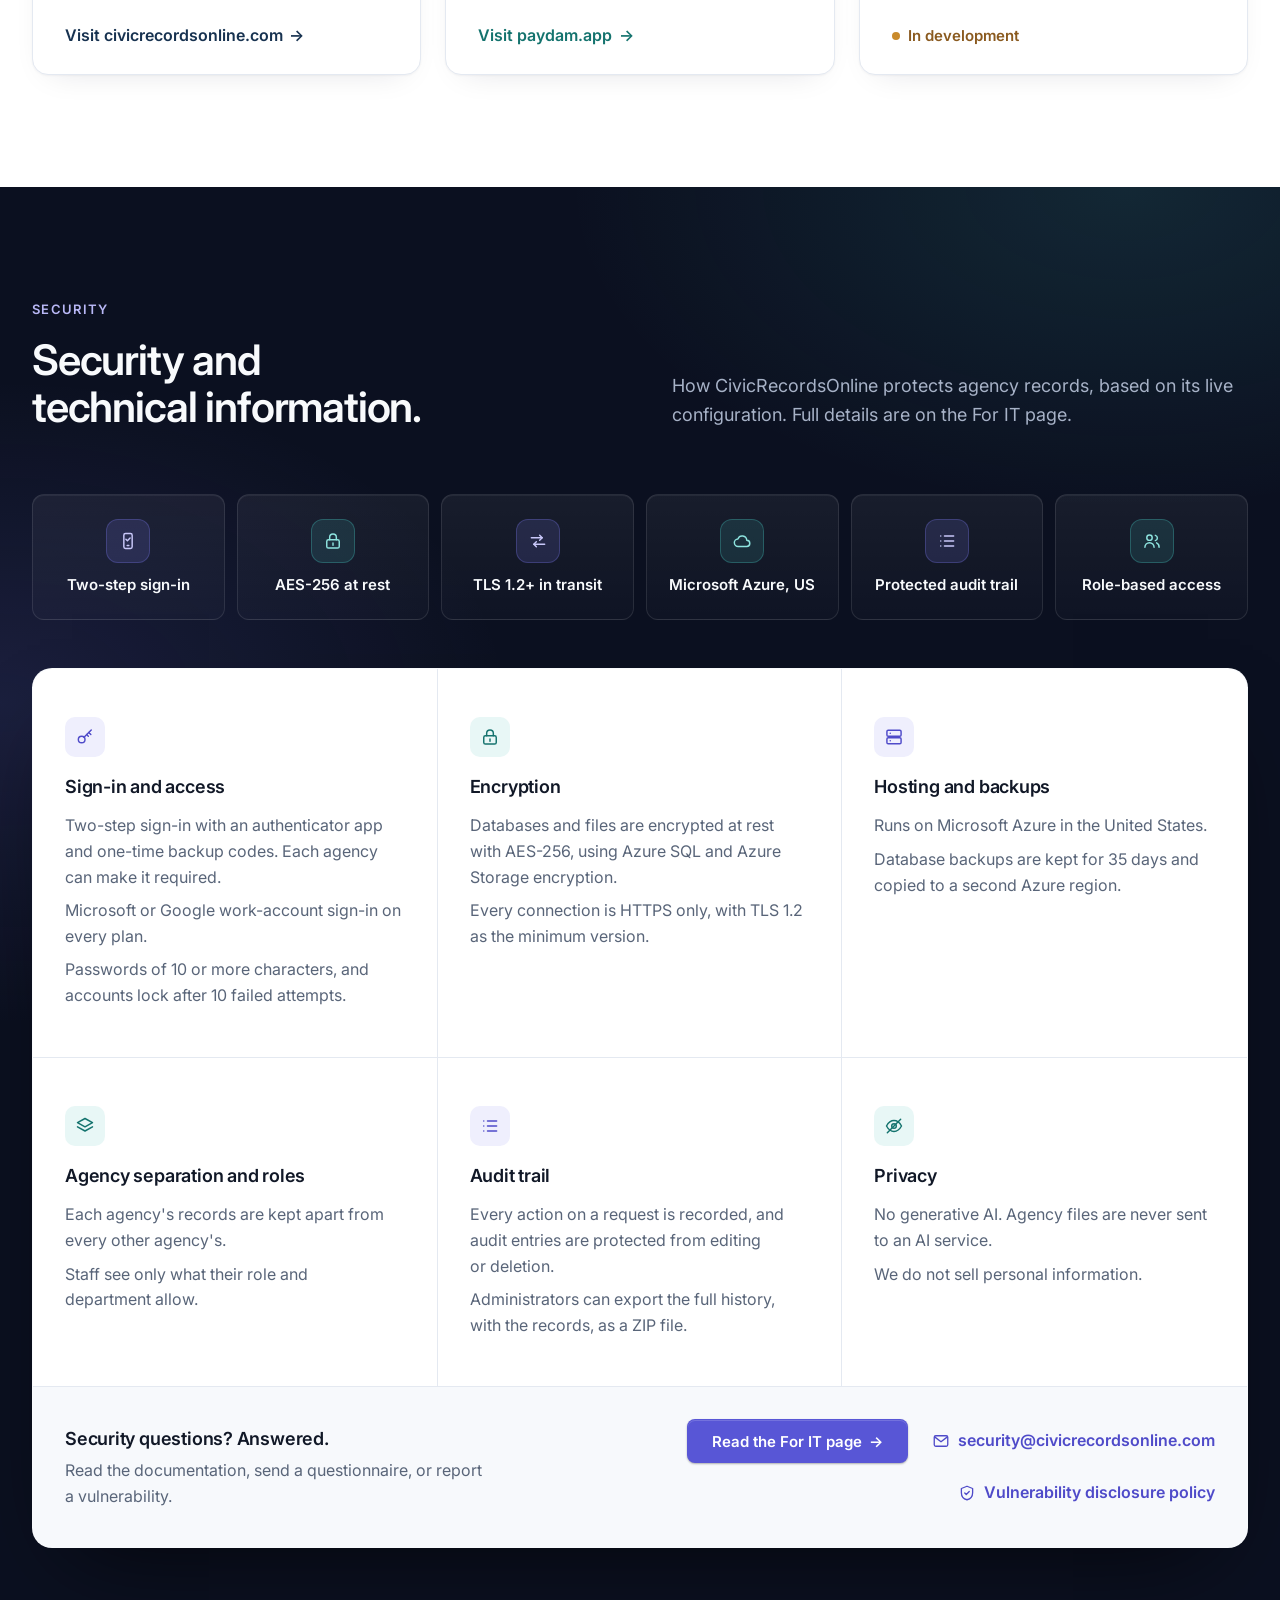
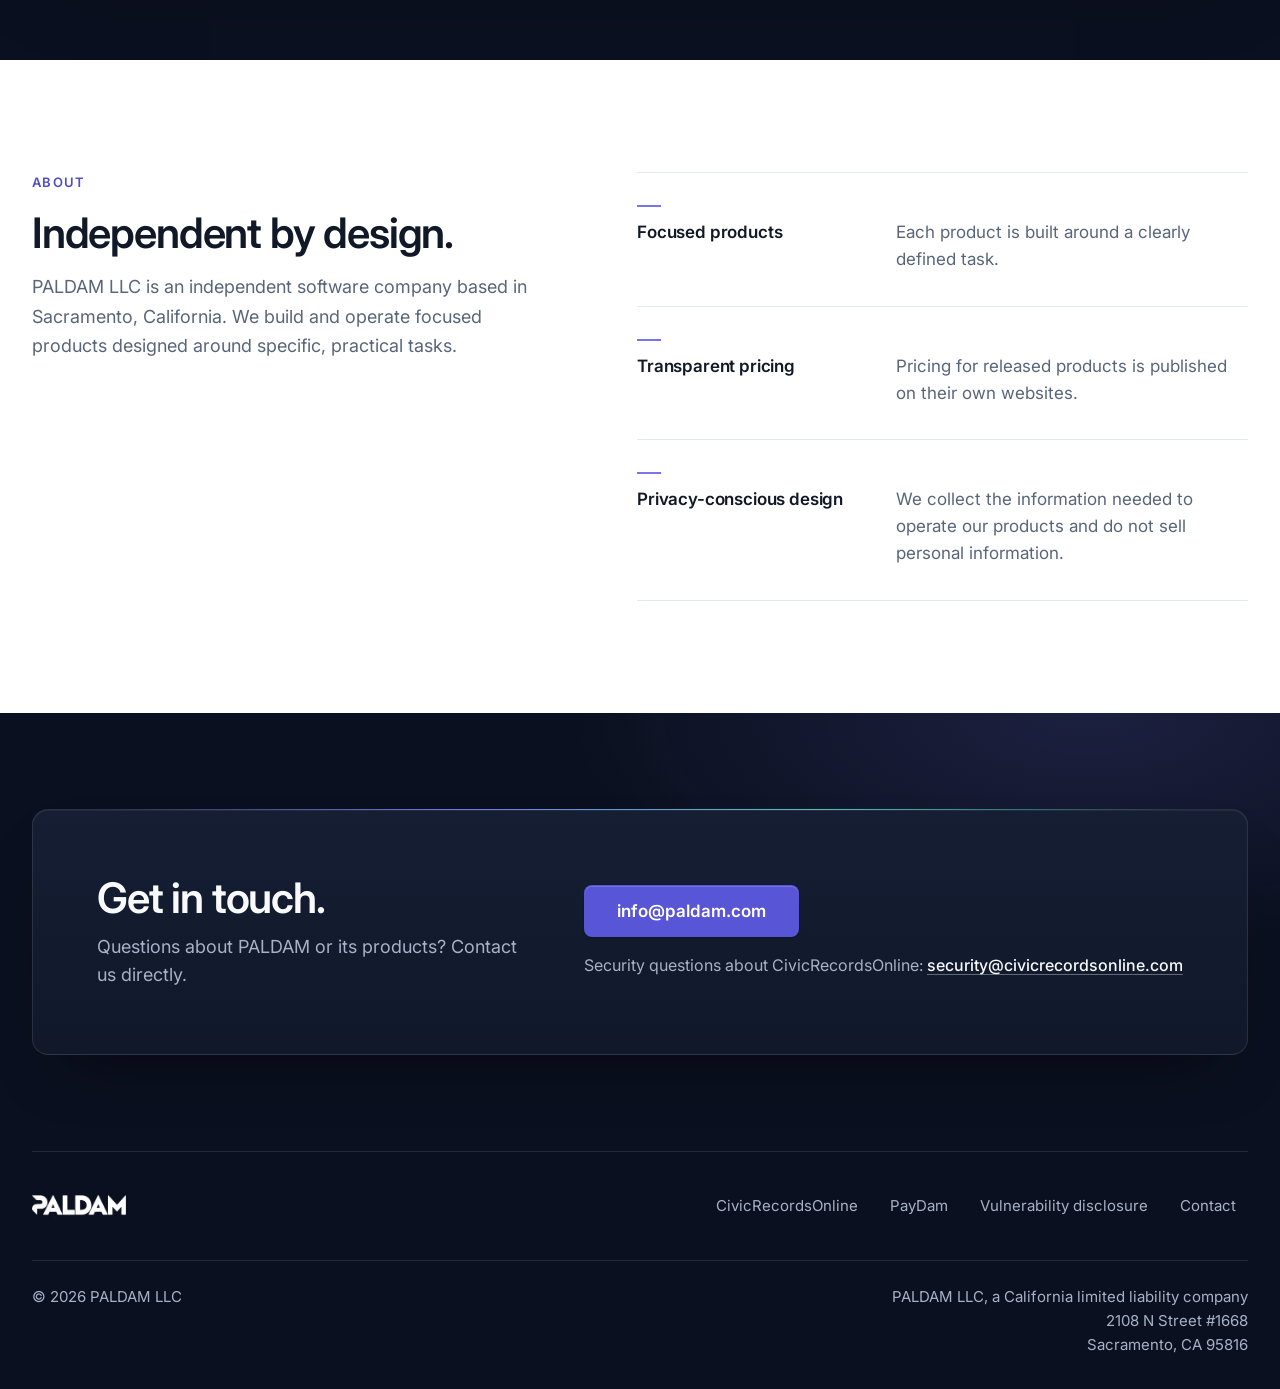
==== commit 84dacc4e: "Interactive product carousel and a fact-checked security section Hero: the three-card deck is now an" ====
--- a/index.html
+++ b/index.html
@@ -74,10 +74,11 @@
     <link rel="preconnect" href="https://fonts.googleapis.com" />
     <link rel="preconnect" href="https://fonts.gstatic.com" crossorigin />
     <link href="https://fonts.googleapis.com/css2?family=Inter:wght@400;500;600;700&display=swap" rel="stylesheet" />
-    <link rel="stylesheet" href="/css/style.css?v=20261031f" />
+    <link rel="stylesheet" href="/css/style.css?v=20261031k" />
     <link rel="icon" type="image/png" href="/favicon.png" />
     <script async src="https://www.googletagmanager.com/gtag/js?id=G-RNQLX96MKZ"></script>
-    <script src="/js/analytics.js?v=20261031f"></script>
+    <script src="/js/analytics.js?v=20261031k"></script>
+    <script src="/js/deck.js?v=20261031k" defer></script>
 </head>
 <body>
 
@@ -115,27 +116,9 @@
             </div>
         </div>
 
-        <div class="hero-visual" aria-hidden="true">
-            <div class="deck">
-                <div class="panel panel-back panel-back-2">
-                    <div class="panel-head">
-                        <span class="panel-icon"><svg viewBox="0 0 24 24" width="20" height="20" fill="none" stroke="currentColor" stroke-width="1.75" stroke-linecap="round" stroke-linejoin="round"><path d="M3 10.5 12 4l9 6.5"/><path d="M5 9.5V20h14V9.5"/><path d="M9.5 20v-5.5h5V20"/></svg></span>
-                        <div>
-                            <p class="panel-name">Tenant Answers</p>
-                            <p class="panel-cat">In development</p>
-                        </div>
-                    </div>
-                </div>
-                <div class="panel panel-back panel-back-1">
-                    <div class="panel-head">
-                        <img src="/img/paydam-mark-white.png" alt="" width="32" height="32" class="panel-mark" />
-                        <div>
-                            <p class="panel-name">PayDam</p>
-                            <p class="panel-cat">Subscription billing</p>
-                        </div>
-                    </div>
-                </div>
-                <div class="panel panel-front">
+        <section class="hero-visual carousel" aria-roledescription="carousel" aria-label="PALDAM products">
+            <div class="deck" id="deck-slides" aria-live="off">
+                <article class="panel" data-pos="0" data-brand="cro" role="group" aria-roledescription="slide" aria-label="1 of 3: CivicRecordsOnline">
                     <div class="panel-head">
                         <img src="/img/cro-mark.png" alt="" width="44" height="44" class="panel-mark" />
                         <div>
@@ -143,16 +126,65 @@
                             <p class="panel-cat">Public sector software</p>
                         </div>
                     </div>
-                    <ul class="panel-list">
-                        <li>Request intake and tracking</li>
-                        <li>Response deadlines by state</li>
-                        <li>Redaction before release</li>
-                        <li>Public request portal</li>
-                    </ul>
-                    <p class="panel-foot">civicrecordsonline.com</p>
-                </div>
-            </div>
-        </div>
+                    <div class="panel-body">
+                        <ul class="panel-list">
+                            <li>Request intake and tracking</li>
+                            <li>Response deadlines by state</li>
+                            <li>Redaction before release</li>
+                            <li>Public request portal</li>
+                        </ul>
+                        <a href="https://www.civicrecordsonline.com" class="panel-foot">civicrecordsonline.com<span class="arrow" aria-hidden="true">&rarr;</span></a>
+                    </div>
+                </article>
+                <article class="panel" data-pos="1" data-brand="paydam" role="group" aria-roledescription="slide" aria-label="2 of 3: PayDam" aria-hidden="true">
+                    <div class="panel-head">
+                        <img src="/img/paydam-mark-white.png" alt="" width="44" height="44" class="panel-mark" />
+                        <div>
+                            <p class="panel-name">PayDam</p>
+                            <p class="panel-cat">Subscription billing</p>
+                        </div>
+                    </div>
+                    <div class="panel-body">
+                        <ul class="panel-list">
+                            <li>Connects to your Stripe account</li>
+                            <li>Spots failed invoices</li>
+                            <li>Emails customers to update payment details</li>
+                            <li>Works alongside Stripe's own retries</li>
+                        </ul>
+                        <a href="https://paydam.app" class="panel-foot" tabindex="-1">paydam.app<span class="arrow" aria-hidden="true">&rarr;</span></a>
+                    </div>
+                </article>
+                <article class="panel" data-pos="2" data-brand="ta" role="group" aria-roledescription="slide" aria-label="3 of 3: Tenant Answers" aria-hidden="true">
+                    <div class="panel-head">
+                        <span class="panel-icon"><svg viewBox="0 0 24 24" width="22" height="22" fill="none" stroke="currentColor" stroke-width="1.75" stroke-linecap="round" stroke-linejoin="round"><path d="M3 10.5 12 4l9 6.5"/><path d="M5 9.5V20h14V9.5"/><path d="M9.5 20v-5.5h5V20"/></svg></span>
+                        <div>
+                            <p class="panel-name">Tenant Answers</p>
+                            <p class="panel-cat">Social housing &middot; In development</p>
+                        </div>
+                    </div>
+                    <div class="panel-body">
+                        <ul class="panel-list panel-list-planned">
+                            <li>STAIRs information requests</li>
+                            <li>Complaint Handling Code deadlines</li>
+                            <li>Subject access request deadlines</li>
+                            <li>Working days counted with bank holidays</li>
+                        </ul>
+                        <p class="panel-foot panel-foot-status">Being built for 1&nbsp;April&nbsp;2027</p>
+                    </div>
+                </article>
+            </div>
+            <div class="deck-controls">
+                <div class="deck-tabs" role="group" aria-label="Choose a product" aria-controls="deck-slides">
+                    <button type="button" class="deck-tab" data-brand="cro" data-index="0" aria-pressed="true"><img src="/img/cro-mark.png" alt="" width="18" height="18" />CivicRecordsOnline</button>
+                    <button type="button" class="deck-tab" data-brand="paydam" data-index="1" aria-pressed="false"><img src="/img/paydam-mark-white.png" alt="" width="18" height="18" />PayDam</button>
+                    <button type="button" class="deck-tab" data-brand="ta" data-index="2" aria-pressed="false"><span class="deck-tab-icon" aria-hidden="true"><svg viewBox="0 0 24 24" width="16" height="16" fill="none" stroke="currentColor" stroke-width="2" stroke-linecap="round" stroke-linejoin="round"><path d="M3 10.5 12 4l9 6.5"/><path d="M5 9.5V20h14V9.5"/><path d="M9.5 20v-5.5h5V20"/></svg></span>Tenant Answers</button>
+                </div>
+                <button type="button" class="deck-pause" aria-label="Pause automatic rotation">
+                    <svg class="icon-pause" viewBox="0 0 24 24" width="16" height="16" fill="currentColor" aria-hidden="true"><rect x="6" y="5" width="4" height="14" rx="1"/><rect x="14" y="5" width="4" height="14" rx="1"/></svg>
+                    <svg class="icon-play" viewBox="0 0 24 24" width="16" height="16" fill="currentColor" aria-hidden="true"><path d="M8 5.5v13a1 1 0 0 0 1.5.86l10.5-6.5a1 1 0 0 0 0-1.72L9.5 4.64A1 1 0 0 0 8 5.5z"/></svg>
+                </button>
+            </div>
+        </section>
     </div>
 </section>
 
@@ -218,52 +250,79 @@
     </div>
 </section>
 
-<section class="section section-tint" id="security" aria-labelledby="security-title">
+<section class="section section-dark" id="security" aria-labelledby="security-title">
     <div class="container">
         <div class="section-head section-head-split">
             <div>
-                <p class="eyebrow">Security</p>
+                <p class="eyebrow eyebrow-dark">Security</p>
                 <h2 id="security-title">Security and technical information.</h2>
             </div>
             <p class="section-lede">
-                Review CivicRecordsOnline's security and IT documentation, or
-                contact us directly with technical questions.
+                How CivicRecordsOnline protects agency records, based on its
+                live configuration. Full details are on the For IT page.
             </p>
         </div>
 
-        <div class="security">
-            <article class="sec-feature">
-                <span class="sec-icon sec-icon-dark" aria-hidden="true"><svg viewBox="0 0 24 24" width="22" height="22" fill="none" stroke="currentColor" stroke-width="1.75" stroke-linecap="round" stroke-linejoin="round"><path d="M14 3H7a2 2 0 0 0-2 2v14a2 2 0 0 0 2 2h10a2 2 0 0 0 2-2V8z"/><path d="M14 3v5h5"/><path d="M9 13h6"/><path d="M9 17h6"/></svg></span>
-                <h3 class="sec-feature-title">For IT and security reviewers</h3>
-                <p class="sec-feature-text">The For IT page documents how CivicRecordsOnline handles agency data, in one place:</p>
-                <ul class="sec-checks">
-                    <li>Azure hosting in US regions</li>
-                    <li>Encryption at rest and in transit</li>
-                    <li>Data retention</li>
-                    <li>Data export</li>
-                    <li>Subprocessors</li>
-                </ul>
-                <a href="https://www.civicrecordsonline.com/for-it" class="btn btn-primary">Read the For IT page<span class="arrow" aria-hidden="true">&rarr;</span></a>
-            </article>
-
-            <ul class="sec-links">
-                <li class="sec-link">
-                    <span class="sec-icon" aria-hidden="true"><svg viewBox="0 0 24 24" width="20" height="20" fill="none" stroke="currentColor" stroke-width="1.75" stroke-linecap="round" stroke-linejoin="round"><rect x="3" y="5" width="18" height="14" rx="2"/><path d="m3.5 6.5 8.5 6.5 8.5-6.5"/></svg></span>
-                    <div>
-                        <h3 class="sec-link-title">Security questions</h3>
-                        <p class="sec-link-text">Send questionnaires or technical questions about CivicRecordsOnline.</p>
-                        <a href="mailto:security@civicrecordsonline.com" class="resource-link resource-link-mail">security@civicrecordsonline.com</a>
-                    </div>
-                </li>
-                <li class="sec-link">
-                    <span class="sec-icon" aria-hidden="true"><svg viewBox="0 0 24 24" width="20" height="20" fill="none" stroke="currentColor" stroke-width="1.75" stroke-linecap="round" stroke-linejoin="round"><path d="M12 3 4.5 6v5.5c0 4.6 3.2 8.3 7.5 9.5 4.3-1.2 7.5-4.9 7.5-9.5V6z"/><path d="m9 12 2 2 4-4"/></svg></span>
-                    <div>
-                        <h3 class="sec-link-title">Vulnerability disclosure</h3>
-                        <p class="sec-link-text">How to report a security issue, and what happens after you do.</p>
-                        <a href="https://www.civicrecordsonline.com/security" class="resource-link">Read the disclosure policy<span class="arrow" aria-hidden="true">&rarr;</span></a>
-                    </div>
-                </li>
-            </ul>
+        <ul class="badges" aria-label="Security at a glance">
+                <li class="badge"><span class="badge-icon" aria-hidden="true"><svg viewBox="0 0 24 24" width="20" height="20" fill="none" stroke="currentColor" stroke-width="1.75" stroke-linecap="round" stroke-linejoin="round"><rect x="7" y="3" width="10" height="18" rx="2"/><path d="M11 17.5h2"/><path d="m9.5 10 1.8 1.8 3.2-3.3"/></svg></span>Two-step sign-in</li>
+                <li class="badge"><span class="badge-icon" aria-hidden="true"><svg viewBox="0 0 24 24" width="20" height="20" fill="none" stroke="currentColor" stroke-width="1.75" stroke-linecap="round" stroke-linejoin="round"><rect x="4.5" y="10.5" width="15" height="10" rx="2"/><path d="M8 10.5V7.5a4 4 0 0 1 8 0v3"/><path d="M12 14.5v2.5"/></svg></span>AES-256 at rest</li>
+                <li class="badge"><span class="badge-icon" aria-hidden="true"><svg viewBox="0 0 24 24" width="20" height="20" fill="none" stroke="currentColor" stroke-width="1.75" stroke-linecap="round" stroke-linejoin="round"><path d="M4 8h13"/><path d="m14 5 3 3-3 3"/><path d="M20 16H7"/><path d="m10 13-3 3 3 3"/></svg></span>TLS 1.2+ in transit</li>
+                <li class="badge"><span class="badge-icon" aria-hidden="true"><svg viewBox="0 0 24 24" width="20" height="20" fill="none" stroke="currentColor" stroke-width="1.75" stroke-linecap="round" stroke-linejoin="round"><path d="M7.5 18.5a4.5 4.5 0 0 1-.4-9 5.5 5.5 0 0 1 10.6 1.5 3.75 3.75 0 0 1-.2 7.5z"/></svg></span>Microsoft Azure, US</li>
+                <li class="badge"><span class="badge-icon" aria-hidden="true"><svg viewBox="0 0 24 24" width="20" height="20" fill="none" stroke="currentColor" stroke-width="1.75" stroke-linecap="round" stroke-linejoin="round"><path d="M9 6h11"/><path d="M9 12h11"/><path d="M9 18h11"/><path d="M4.5 6h.01"/><path d="M4.5 12h.01"/><path d="M4.5 18h.01"/></svg></span>Protected audit trail</li>
+                <li class="badge"><span class="badge-icon" aria-hidden="true"><svg viewBox="0 0 24 24" width="20" height="20" fill="none" stroke="currentColor" stroke-width="1.75" stroke-linecap="round" stroke-linejoin="round"><circle cx="9" cy="8" r="3.25"/><path d="M3.5 19.5a5.5 5.5 0 0 1 11 0"/><path d="M16 5.2a3.25 3.25 0 0 1 0 6.3"/><path d="M17.5 14.2a5.5 5.5 0 0 1 3 5.3"/></svg></span>Role-based access</li>
+        </ul>
+
+        <div class="sec-card">
+            <div class="sec-grid">
+                <article class="sec-cell">
+                    <span class="sec-cell-icon" aria-hidden="true"><svg viewBox="0 0 24 24" width="20" height="20" fill="none" stroke="currentColor" stroke-width="1.75" stroke-linecap="round" stroke-linejoin="round"><circle cx="8" cy="15" r="4"/><path d="m10.8 12.2 8.7-8.7"/><path d="m16.5 6.5 2.5 2.5"/><path d="m14 9 2 2"/></svg></span>
+                    <h3 class="sec-cell-title">Sign-in and access</h3>
+                    <p>Two-step sign-in with an authenticator app and one-time backup codes. Each agency can make it required.</p>
+                    <p>Microsoft or Google work-account sign-in on every plan.</p>
+                    <p>Passwords of 10 or more characters, and accounts lock after 10 failed attempts.</p>
+                </article>
+                <article class="sec-cell">
+                    <span class="sec-cell-icon" aria-hidden="true"><svg viewBox="0 0 24 24" width="20" height="20" fill="none" stroke="currentColor" stroke-width="1.75" stroke-linecap="round" stroke-linejoin="round"><rect x="4.5" y="10.5" width="15" height="10" rx="2"/><path d="M8 10.5V7.5a4 4 0 0 1 8 0v3"/><path d="M12 14.5v2.5"/></svg></span>
+                    <h3 class="sec-cell-title">Encryption</h3>
+                    <p>Databases and files are encrypted at rest with AES-256, using Azure SQL and Azure Storage encryption.</p>
+                    <p>Every connection is HTTPS only, with TLS 1.2 as the minimum version.</p>
+                </article>
+                <article class="sec-cell">
+                    <span class="sec-cell-icon" aria-hidden="true"><svg viewBox="0 0 24 24" width="20" height="20" fill="none" stroke="currentColor" stroke-width="1.75" stroke-linecap="round" stroke-linejoin="round"><rect x="3.5" y="4" width="17" height="7" rx="1.5"/><rect x="3.5" y="13" width="17" height="7" rx="1.5"/><path d="M7.5 7.5h.01"/><path d="M7.5 16.5h.01"/></svg></span>
+                    <h3 class="sec-cell-title">Hosting and backups</h3>
+                    <p>Runs on Microsoft Azure in the United States.</p>
+                    <p>Database backups are kept for 35 days and copied to a second Azure region.</p>
+                </article>
+                <article class="sec-cell">
+                    <span class="sec-cell-icon" aria-hidden="true"><svg viewBox="0 0 24 24" width="20" height="20" fill="none" stroke="currentColor" stroke-width="1.75" stroke-linecap="round" stroke-linejoin="round"><path d="m12 3 9 5-9 5-9-5z"/><path d="m3 13 9 5 9-5"/></svg></span>
+                    <h3 class="sec-cell-title">Agency separation and roles</h3>
+                    <p>Each agency's records are kept apart from every other agency's.</p>
+                    <p>Staff see only what their role and department allow.</p>
+                </article>
+                <article class="sec-cell">
+                    <span class="sec-cell-icon" aria-hidden="true"><svg viewBox="0 0 24 24" width="20" height="20" fill="none" stroke="currentColor" stroke-width="1.75" stroke-linecap="round" stroke-linejoin="round"><path d="M9 6h11"/><path d="M9 12h11"/><path d="M9 18h11"/><path d="M4.5 6h.01"/><path d="M4.5 12h.01"/><path d="M4.5 18h.01"/></svg></span>
+                    <h3 class="sec-cell-title">Audit trail</h3>
+                    <p>Every action on a request is recorded, and audit entries are protected from editing or deletion.</p>
+                    <p>Administrators can export the full history, with the records, as a ZIP file.</p>
+                </article>
+                <article class="sec-cell">
+                    <span class="sec-cell-icon" aria-hidden="true"><svg viewBox="0 0 24 24" width="20" height="20" fill="none" stroke="currentColor" stroke-width="1.75" stroke-linecap="round" stroke-linejoin="round"><path d="M3 12s3.5-6.5 9-6.5 9 6.5 9 6.5-3.5 6.5-9 6.5S3 12 3 12z"/><circle cx="12" cy="12" r="2.75"/><path d="M4 20 20 4"/></svg></span>
+                    <h3 class="sec-cell-title">Privacy</h3>
+                    <p>No generative AI. Agency files are never sent to an AI service.</p>
+                    <p>We do not sell personal information.</p>
+                </article>
+            </div>
+            <div class="sec-foot">
+                <div class="sec-foot-copy">
+                    <h3 class="sec-foot-title">Security questions? Answered.</h3>
+                    <p>Read the documentation, send a questionnaire, or report a vulnerability.</p>
+                </div>
+                <div class="sec-foot-actions">
+                    <a href="https://www.civicrecordsonline.com/for-it" class="btn btn-primary">Read the For IT page<span class="arrow" aria-hidden="true">&rarr;</span></a>
+                    <a href="mailto:security@civicrecordsonline.com" class="sec-foot-link"><span class="sec-foot-link-icon" aria-hidden="true"><svg viewBox="0 0 24 24" width="18" height="18" fill="none" stroke="currentColor" stroke-width="1.75" stroke-linecap="round" stroke-linejoin="round"><rect x="3" y="5" width="18" height="14" rx="2"/><path d="m3.5 6.5 8.5 6.5 8.5-6.5"/></svg></span>security@civicrecordsonline.com</a>
+                    <a href="https://www.civicrecordsonline.com/security" class="sec-foot-link"><span class="sec-foot-link-icon" aria-hidden="true"><svg viewBox="0 0 24 24" width="18" height="18" fill="none" stroke="currentColor" stroke-width="1.75" stroke-linecap="round" stroke-linejoin="round"><path d="M12 3 4.5 6v5.5c0 4.6 3.2 8.3 7.5 9.5 4.3-1.2 7.5-4.9 7.5-9.5V6z"/><path d="m9 12 2 2 4-4"/></svg></span>Vulnerability disclosure policy</a>
+                </div>
+            </div>
         </div>
     </div>
 </section>
--- a/css/style.css
+++ b/css/style.css
@@ -243,53 +243,85 @@
     gap: var(--s-3);
 }
 
-.hero-visual { position: relative; }
+.carousel {
+    position: relative;
+    display: flex;
+    flex-direction: column;
+    gap: var(--s-6);
+    --brand: var(--accent);
+}
+.carousel[data-active="paydam"] { --brand: var(--cyan); }
+.carousel[data-active="ta"] { --brand: #e0a24a; }
 .deck {
     position: relative;
-    padding-top: 128px;
+    display: grid;
+    padding-top: 176px;
+    perspective: 1400px;
+}
+.deck::before {
+    content: '';
+    position: absolute;
+    inset: 30% 12% 0;
+    border-radius: 50%;
+    background-color: var(--brand);
+    filter: blur(70px);
+    opacity: .22;
+    transition: background-color 700ms var(--ease);
+    pointer-events: none;
 }
 .panel {
+    position: relative;
+    grid-area: 1 / 1;
+    display: flex;
+    flex-direction: column;
+    padding: var(--s-6);
     border: 1px solid var(--border-dark);
     border-radius: var(--radius-lg);
-    padding: var(--s-5);
-}
-.panel-back {
-    position: absolute;
-    height: 240px;
-    padding: var(--s-4) var(--s-5);
-    box-shadow: inset 0 1px 0 rgba(255, 255, 255, .05);
-}
-.panel-back-1 {
-    top: 64px;
-    left: 5%;
-    right: 5%;
-    z-index: 2;
-    background: linear-gradient(180deg, #151d31 0%, #121a2b 100%);
-}
-.panel-back-2 {
-    top: 0;
-    left: 10%;
-    right: 10%;
-    z-index: 1;
-    background: linear-gradient(180deg, #111829 0%, #0f1626 100%);
-}
-.panel-back .panel-head { margin-bottom: 0; }
-.panel-back-1 .panel-name { color: #d5dbe7; }
-.panel-back-2 .panel-name { color: #b3bdcf; }
-.panel-back-2 .panel-cat { color: #8f9bb1; }
-.panel-front {
-    position: relative;
-    z-index: 3;
-    padding: var(--s-6);
     background: linear-gradient(180deg, #1a2440 0%, #131b2e 100%);
-    box-shadow: inset 0 1px 0 rgba(255, 255, 255, .08), 0 40px 80px -30px rgba(0, 0, 0, .9), 0 0 0 1px rgba(119, 117, 231, .14);
-}
-.panel-front::before {
+    box-shadow: inset 0 1px 0 rgba(255, 255, 255, .08), 0 40px 80px -30px rgba(0, 0, 0, .9);
+    transform-origin: 50% 0;
+    transition: transform 650ms cubic-bezier(.22, .8, .25, 1), background 400ms var(--ease), box-shadow 400ms var(--ease);
+    will-change: transform;
+}
+.panel[data-brand="cro"] { --line: linear-gradient(90deg, transparent, var(--accent), var(--cyan), transparent); --check: url("/img/check-indigo.svg?v=20261031k"); --check-bg: rgba(119, 117, 231, .2); }
+.panel[data-brand="paydam"] { --line: linear-gradient(90deg, transparent, var(--cyan), transparent); --check: url("/img/check-cyan.svg?v=20261031k"); --check-bg: rgba(69, 198, 192, .16); }
+.panel[data-brand="ta"] { --line: linear-gradient(90deg, transparent, #e0a24a, transparent); }
+.panel::before {
     content: '';
     position: absolute;
     inset: -1px var(--s-6) auto;
     height: 1px;
-    background: linear-gradient(90deg, transparent, var(--accent), var(--cyan), transparent);
+    background: var(--line);
+    opacity: 0;
+    transition: opacity 400ms var(--ease);
+}
+.panel[data-pos="0"] {
+    z-index: 3;
+    transform: translateY(0) rotateX(var(--rx, 0deg)) rotateY(var(--ry, 0deg));
+}
+.panel[data-pos="0"]::before { opacity: 1; }
+.panel[data-pos="1"] {
+    z-index: 2;
+    transform: translateY(-88px) scale(.95);
+    background: linear-gradient(180deg, #161f35 0%, #121a2b 100%);
+}
+.panel[data-pos="2"] {
+    z-index: 1;
+    transform: translateY(-176px) scale(.9);
+    background: linear-gradient(180deg, #121a2c 0%, #0f1626 100%);
+}
+.carousel.is-ready .panel:not([data-pos="0"]) { cursor: pointer; }
+.carousel.is-ready .panel[data-pos="1"]:hover { transform: translateY(-96px) scale(.95); }
+.carousel.is-ready .panel[data-pos="2"]:hover { transform: translateY(-184px) scale(.9); }
+.panel-body {
+    display: flex;
+    flex-direction: column;
+    flex: 1;
+    transition: opacity 350ms var(--ease);
+}
+.panel:not([data-pos="0"]) .panel-body {
+    opacity: 0;
+    pointer-events: none;
 }
 .panel-head {
     display: flex;
@@ -297,25 +329,24 @@
     gap: var(--s-3);
     margin-bottom: var(--s-5);
 }
-.panel-mark { width: 32px; height: 32px; object-fit: contain; flex-shrink: 0; }
-.panel-front .panel-mark { width: 44px; height: 44px; }
+.panel-mark { width: 44px; height: 44px; object-fit: contain; flex-shrink: 0; }
 .panel-icon {
     display: grid;
     place-items: center;
-    width: 32px;
-    height: 32px;
+    width: 44px;
+    height: 44px;
     flex-shrink: 0;
-    border-radius: 8px;
-    background: rgba(255, 255, 255, .06);
-    color: #b3bdcf;
+    border-radius: 12px;
+    background: rgba(224, 162, 74, .14);
+    color: #f0c07a;
 }
 .panel-name {
-    font-size: 1rem;
+    font-size: 1.1875rem;
     font-weight: 600;
     letter-spacing: -.01em;
     color: var(--text-light);
 }
-.panel-front .panel-name { font-size: 1.1875rem; }
+.panel[data-pos="2"] .panel-name { color: #c3cbda; }
 .panel-cat {
     font-size: .875rem;
     color: var(--muted-light);
@@ -334,23 +365,125 @@
     font-size: 1rem;
     color: #d5dbe7;
 }
-.panel-list li::before,
-.sec-checks li::before {
+.panel-list li::before {
     content: '';
     flex-shrink: 0;
     width: 20px;
     height: 20px;
     border-radius: 50%;
-    background:
-        url("/img/check-indigo.svg?v=20261031f") center / 12px no-repeat,
-        rgba(119, 117, 231, .2);
+    background: var(--check, url("/img/check-indigo.svg?v=20261031k")) center / 12px no-repeat, var(--check-bg, rgba(119, 117, 231, .2));
+}
+.panel-list-planned li::before {
+    background: none;
+    border: 2px solid rgba(224, 162, 74, .7);
+    width: 14px;
+    height: 14px;
+    margin: 3px;
 }
 .panel-foot {
-    margin-top: var(--s-5);
-    padding-top: var(--s-4);
-    border-top: 1px solid var(--border-dark);
-    font-size: .875rem;
+    display: inline-flex;
+    align-items: center;
+    align-self: flex-start;
+    min-height: 28px;
+    margin-top: auto;
+    padding-top: var(--s-5);
+    font-size: .9375rem;
     color: var(--muted-light);
+    text-decoration: none;
+}
+.panel-body .panel-foot { border-top: 0; }
+.panel-body .panel-list { margin-bottom: var(--s-5); }
+a.panel-foot:hover { color: var(--text-light); }
+a.panel-foot:hover .arrow { transform: translateX(3px); }
+.panel-foot-status { gap: var(--s-2); }
+.panel-foot-status::before {
+    content: '';
+    width: 8px;
+    height: 8px;
+    border-radius: 50%;
+    background: #e0a24a;
+}
+
+.deck-controls {
+    display: none;
+    align-items: center;
+    justify-content: space-between;
+    gap: var(--s-2);
+}
+@media (min-width: 1024px) and (max-width: 1180px) {
+    .deck-tab img,
+    .deck-tab-icon { display: none; }
+}
+.carousel.is-ready .deck-controls { display: flex; }
+.deck-tabs {
+    display: flex;
+    flex-wrap: nowrap;
+    gap: var(--s-1);
+    padding: var(--s-1);
+    border: 1px solid var(--border-dark);
+    border-radius: var(--radius);
+    background: rgba(255, 255, 255, .03);
+}
+.deck-tab {
+    position: relative;
+    display: inline-flex;
+    align-items: center;
+    gap: 6px;
+    min-height: 40px;
+    padding: 0 10px;
+    border: 0;
+    border-radius: var(--radius-sm);
+    background: transparent;
+    color: var(--muted-light);
+    font: 500 .8125rem/1 'Inter', 'Segoe UI', system-ui, sans-serif;
+    cursor: pointer;
+    overflow: hidden;
+    transition: background-color var(--fast) var(--ease), color var(--fast) var(--ease);
+}
+.deck-tab img { width: 18px; height: 18px; object-fit: contain; }
+.deck-tab-icon { display: inline-grid; color: #f0c07a; }
+.deck-tab:hover { color: var(--text-light); background: rgba(255, 255, 255, .05); }
+.deck-tab[aria-pressed="true"] {
+    color: var(--text-light);
+    background: rgba(255, 255, 255, .09);
+}
+.deck-progress {
+    position: absolute;
+    left: var(--s-3);
+    right: var(--s-3);
+    bottom: 5px;
+    height: 2px;
+    border-radius: 2px;
+    background: var(--brand);
+    transform: scaleX(0);
+    transform-origin: left;
+}
+.carousel.is-running .deck-tab[aria-pressed="true"] .deck-progress {
+    animation: deck-progress 6s linear forwards;
+}
+.carousel.is-running.is-holding .deck-tab[aria-pressed="true"] .deck-progress { animation-play-state: paused; }
+@keyframes deck-progress { to { transform: scaleX(1); } }
+.deck-pause {
+    display: grid;
+    place-items: center;
+    flex-shrink: 0;
+    width: 40px;
+    height: 40px;
+    border: 1px solid var(--border-dark);
+    border-radius: var(--radius-sm);
+    background: rgba(255, 255, 255, .04);
+    color: var(--text-light);
+    cursor: pointer;
+    transition: background-color var(--fast) var(--ease);
+}
+.deck-pause:hover { background: rgba(255, 255, 255, .09); }
+.deck-pause .icon-play,
+.carousel.is-paused .deck-pause .icon-pause { display: none; }
+.carousel.is-paused .deck-pause .icon-play { display: block; }
+.deck-tab:focus-visible,
+.deck-pause:focus-visible {
+    outline: 2px solid var(--accent);
+    outline-offset: 2px;
 }
 
 .section { padding: var(--s-10) 0; }
@@ -509,112 +642,141 @@
     outline-offset: 3px;
 }
 
-.security {
-    display: grid;
-    grid-template-columns: minmax(0, 7fr) minmax(0, 5fr);
-    gap: var(--s-5);
-    align-items: stretch;
-}
-.sec-feature {
-    position: relative;
+.section-dark {
+    background:
+        radial-gradient(900px 520px at 88% 0%, rgba(69, 198, 192, .13), transparent 62%),
+        radial-gradient(820px 520px at 0% 35%, rgba(119, 117, 231, .15), transparent 62%),
+        var(--bg);
+    color: var(--text-light);
+}
+.section-dark h2 { color: var(--text-light); }
+.section-dark .section-lede { color: var(--muted-light); }
+.section-dark .section-head a:focus-visible,
+.badges a:focus-visible { outline-color: var(--accent); }
+
+.badges {
+    list-style: none;
+    display: grid;
+    grid-template-columns: repeat(6, minmax(0, 1fr));
+    gap: var(--s-3);
+    margin-bottom: var(--s-7);
+}
+.badge {
     display: flex;
     flex-direction: column;
-    align-items: flex-start;
-    padding: var(--s-7);
-    border-radius: var(--radius-lg);
-    border: 1px solid #1f2940;
-    background:
-        radial-gradient(520px 260px at 100% 0%, rgba(119, 117, 231, .22), transparent 65%),
-        linear-gradient(180deg, #121a2b 0%, #0b1020 100%);
-    color: var(--text-light);
-    box-shadow: 0 24px 48px -28px rgba(11, 16, 32, .55);
-}
-.sec-icon {
+    align-items: center;
+    gap: var(--s-3);
+    padding: var(--s-5) var(--s-3);
+    border: 1px solid var(--border-dark);
+    border-radius: var(--radius);
+    background: linear-gradient(180deg, rgba(255, 255, 255, .055) 0%, rgba(255, 255, 255, .02) 100%);
+    box-shadow: inset 0 1px 0 rgba(255, 255, 255, .06);
+    text-align: center;
+    font-size: .9375rem;
+    font-weight: 600;
+    line-height: 1.3;
+    color: var(--text-light);
+}
+.badge-icon {
     display: grid;
     place-items: center;
     width: 44px;
     height: 44px;
-    flex-shrink: 0;
     border-radius: 12px;
+    background: rgba(119, 117, 231, .16);
+    box-shadow: inset 0 0 0 1px rgba(119, 117, 231, .3);
+    color: #c9c8fa;
+}
+.badge:nth-child(even) .badge-icon {
+    background: rgba(69, 198, 192, .13);
+    box-shadow: inset 0 0 0 1px rgba(69, 198, 192, .3);
+    color: #8ee4df;
+}
+
+.sec-card {
+    overflow: hidden;
+    border: 1px solid rgba(255, 255, 255, .08);
+    border-radius: 20px;
+    background: var(--light);
+    color: var(--text);
+    box-shadow: 0 40px 90px -40px rgba(0, 0, 0, .7);
+}
+.sec-grid {
+    display: grid;
+    grid-template-columns: repeat(3, minmax(0, 1fr));
+}
+.sec-cell {
+    padding: var(--s-7) var(--s-6);
+    background: var(--white);
+    border-right: 1px solid var(--border-light);
+    border-bottom: 1px solid var(--border-light);
+}
+.sec-cell:nth-child(3n) { border-right: 0; }
+.sec-cell-icon {
+    display: grid;
+    place-items: center;
+    width: 40px;
+    height: 40px;
+    margin-bottom: var(--s-4);
+    border-radius: 10px;
     background: var(--accent-tint);
     color: var(--accent-ink);
 }
-.sec-icon-dark {
-    background: rgba(119, 117, 231, .18);
-    color: #c9c8fa;
-    margin-bottom: var(--s-5);
-}
-.sec-feature-title {
-    font-size: 1.5rem;
-    font-weight: 600;
-    letter-spacing: -.02em;
-    margin-bottom: var(--s-2);
-}
-.sec-feature-text {
-    font-size: 1.0625rem;
-    color: var(--muted-light);
-    margin-bottom: var(--s-5);
-    max-width: 34rem;
-}
-.sec-checks {
-    list-style: none;
-    display: grid;
-    grid-template-columns: repeat(2, minmax(0, 1fr));
-    gap: var(--s-3) var(--s-6);
-    margin-bottom: var(--s-6);
-    width: 100%;
-}
-.sec-checks li {
-    display: flex;
-    align-items: center;
-    gap: var(--s-3);
+.sec-cell:nth-child(even) .sec-cell-icon {
+    background: var(--cyan-tint);
+    color: var(--cyan-ink);
+}
+.sec-cell-title {
+    font-size: 1.125rem;
+    font-weight: 600;
+    letter-spacing: -.012em;
+    margin-bottom: var(--s-3);
+}
+.sec-cell p {
     font-size: 1rem;
-    color: #d5dbe7;
-}
-.sec-feature .btn { margin-top: auto; }
-.sec-feature .btn .arrow { margin-left: .5em; }
-.sec-feature .btn:hover .arrow { transform: translateX(3px); }
-.sec-feature a:focus-visible { outline-color: var(--accent); }
-.sec-links {
-    list-style: none;
-    display: grid;
-    grid-template-rows: 1fr 1fr;
-    border: 1px solid var(--border-light);
-    border-radius: var(--radius-lg);
-    background: var(--white);
-    box-shadow: 0 1px 2px rgba(16, 24, 40, .04);
-}
-.sec-link {
-    display: grid;
-    grid-template-columns: 44px minmax(0, 1fr);
-    gap: var(--s-5);
-    align-content: center;
+    color: var(--muted);
+}
+.sec-cell p + p { margin-top: var(--s-2); }
+.sec-foot {
+    display: flex;
+    align-items: center;
+    justify-content: space-between;
+    gap: var(--s-6);
     padding: var(--s-6);
 }
-.sec-link + .sec-link { border-top: 1px solid var(--border-light); }
-.sec-link-title {
+.sec-foot-title {
     font-size: 1.125rem;
     font-weight: 600;
     letter-spacing: -.012em;
     margin-bottom: var(--s-1);
 }
-.sec-link-text {
+.sec-foot-copy p {
     font-size: 1rem;
     color: var(--muted);
-    margin-bottom: var(--s-3);
-}
-.resource-link {
+}
+.sec-foot-actions {
+    display: flex;
+    flex-wrap: wrap;
+    align-items: center;
+    justify-content: flex-end;
+    gap: var(--s-2) var(--s-5);
+}
+.sec-foot-actions .btn .arrow { margin-left: .5em; }
+.sec-foot-actions .btn:hover .arrow { transform: translateX(3px); }
+.sec-foot-link {
     display: inline-flex;
     align-items: center;
-    min-height: 28px;
+    gap: var(--s-2);
+    min-height: 44px;
     font-size: 1rem;
     font-weight: 600;
     color: var(--accent-ink);
     text-decoration: none;
-}
-.resource-link:hover { text-decoration: underline; text-underline-offset: 3px; }
-.resource-link:hover .arrow { transform: translateX(3px); }
-.resource-link-mail { overflow-wrap: anywhere; }
+    overflow-wrap: anywhere;
+}
+.sec-foot-link:hover { text-decoration: underline; text-underline-offset: 3px; }
+.sec-foot-link-icon { display: inline-grid; flex-shrink: 0; }
+.sec-card a:focus-visible { outline-color: var(--accent-ink); }
 
 .about {
     display: grid;
@@ -763,8 +925,12 @@
 
 @media (max-width: 1180px) {
     .hero-inner { gap: var(--s-7); }
-    .security { grid-template-columns: minmax(0, 1fr) minmax(0, 1fr); }
-    .sec-checks { grid-template-columns: minmax(0, 1fr); }
+    .badges { grid-template-columns: repeat(3, minmax(0, 1fr)); }
+    .sec-grid { grid-template-columns: repeat(2, minmax(0, 1fr)); }
+    .sec-cell:nth-child(3n) { border-right: 1px solid var(--border-light); }
+    .sec-cell:nth-child(2n) { border-right: 0; }
+    .sec-foot { flex-direction: column; align-items: flex-start; }
+    .sec-foot-actions { justify-content: flex-start; }
 }
 
 @media (max-width: 1023px) {
@@ -777,8 +943,6 @@
     .section-head-split,
     .about { grid-template-columns: minmax(0, 1fr); gap: var(--s-5); }
     .about { gap: var(--s-7); }
-    .security { grid-template-columns: minmax(0, 1fr); }
-    .sec-checks { grid-template-columns: repeat(2, minmax(0, 1fr)); }
     .contact { grid-template-columns: minmax(0, 1fr); gap: var(--s-6); padding: var(--s-7); }
     .hero-visual { max-width: 520px; }
 }
@@ -800,9 +964,13 @@
     .product { padding: var(--s-6) var(--s-5) var(--s-5); }
     .product-name { font-size: 1.5rem; }
     .product-cat { font-size: .75rem; }
-    .sec-feature { padding: var(--s-6) var(--s-5); }
-    .sec-checks { grid-template-columns: minmax(0, 1fr); }
-    .sec-link { grid-template-columns: minmax(0, 1fr); gap: var(--s-4); padding: var(--s-5); }
+    .badges { grid-template-columns: repeat(2, minmax(0, 1fr)); margin-bottom: var(--s-6); }
+    .badge { padding: var(--s-4) var(--s-2); font-size: .875rem; }
+    .sec-grid { grid-template-columns: minmax(0, 1fr); }
+    .sec-cell,
+    .sec-cell:nth-child(3n) { border-right: 0; padding: var(--s-6) var(--s-5); }
+    .sec-foot { padding: var(--s-5); }
+    .sec-foot-actions .btn { width: 100%; }
     .principle { grid-template-columns: minmax(0, 1fr); gap: var(--s-2); padding: var(--s-5) 0; }
     .principle dd { padding-top: 0; }
     .closing { padding: var(--s-7) 0; }
@@ -820,4 +988,5 @@
 @media (prefers-reduced-motion: reduce) {
     html { scroll-behavior: auto; }
     *, *::before, *::after { transition: none !important; }
-}
+    .panel[data-pos="0"] { transform: none; }
+}
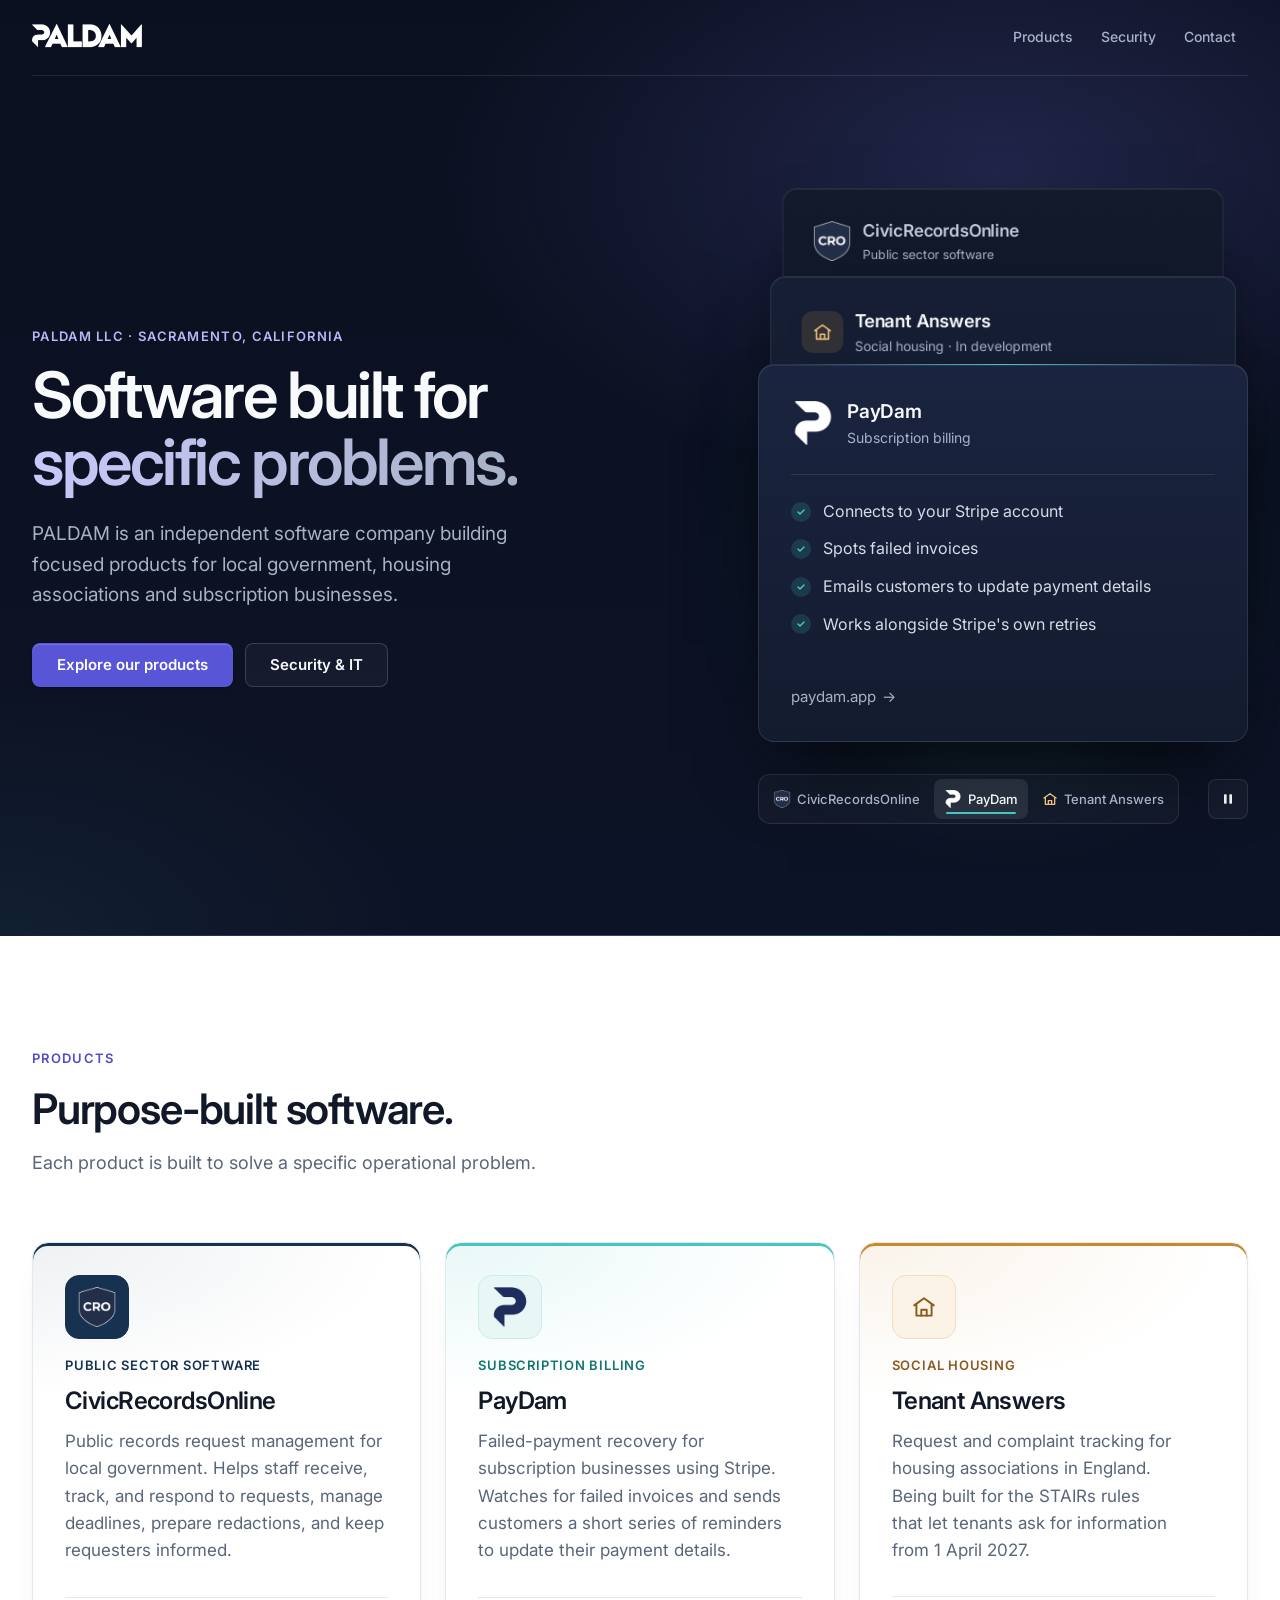
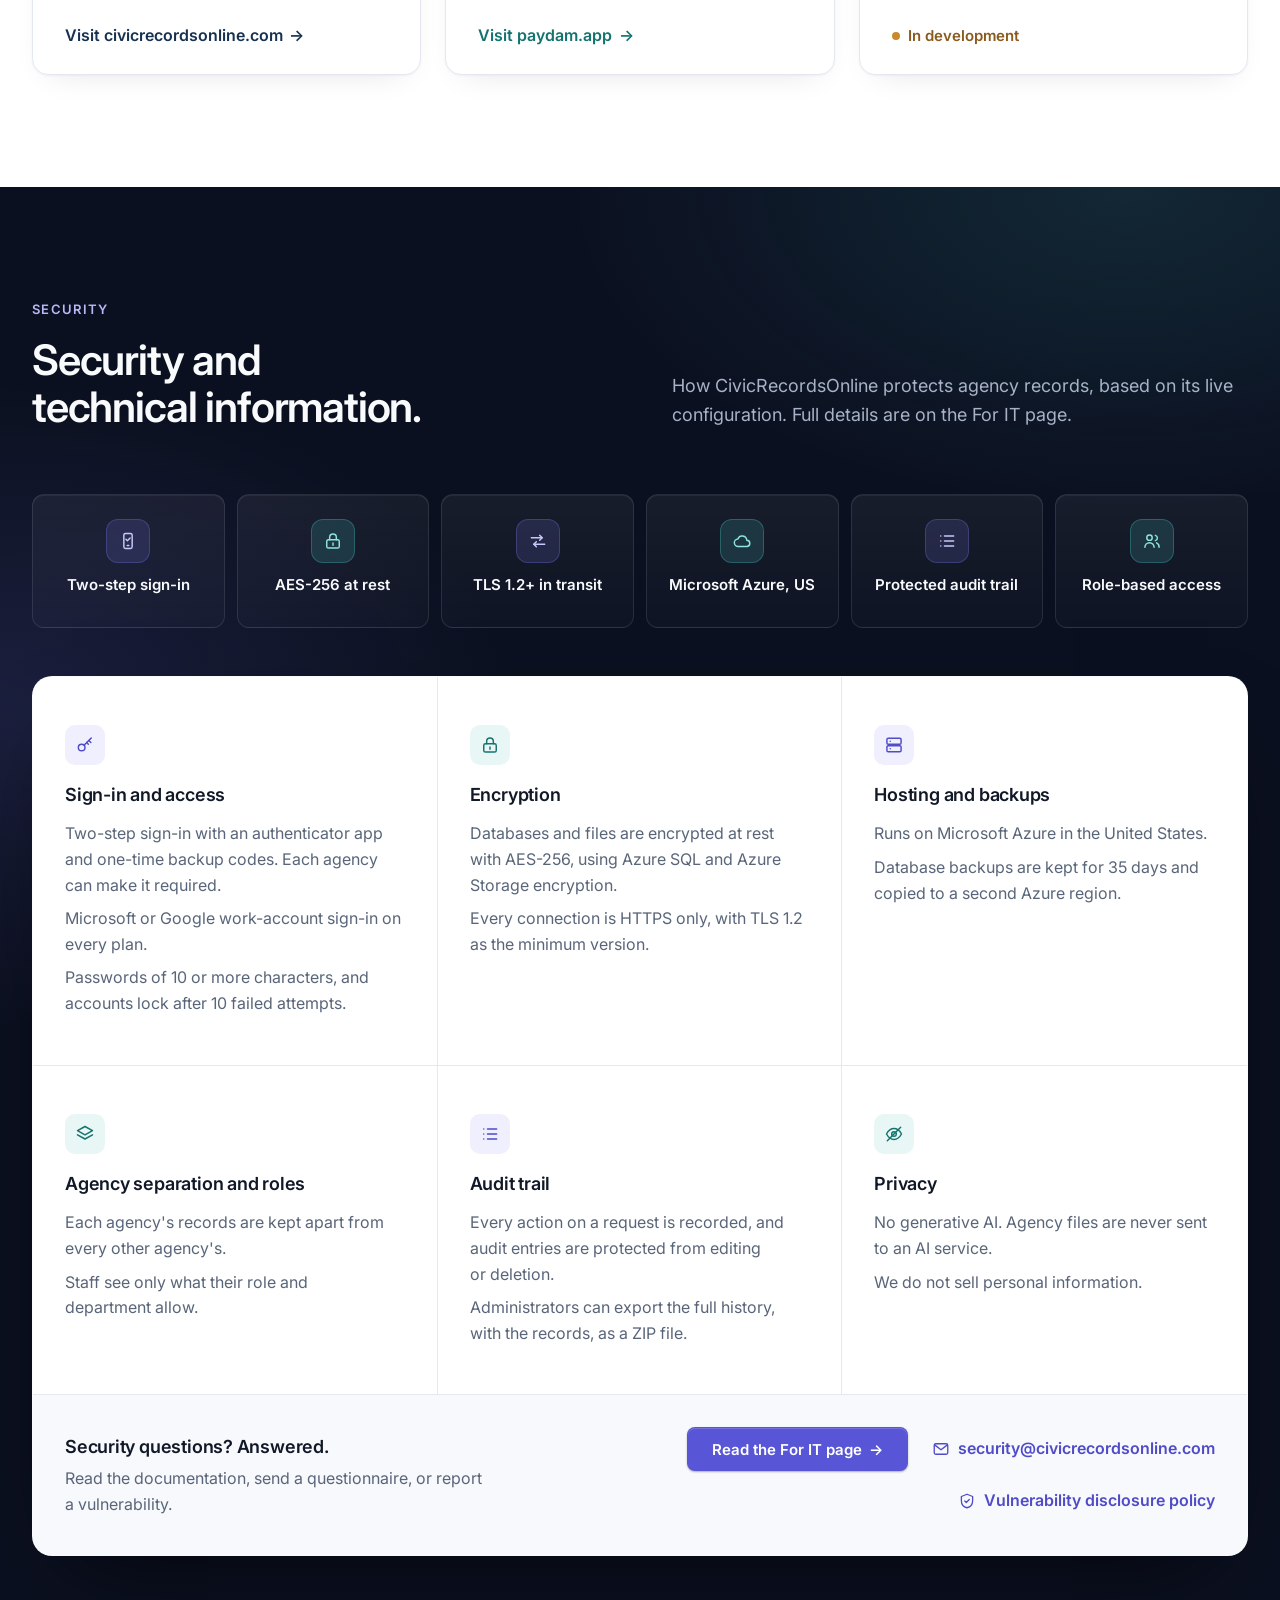
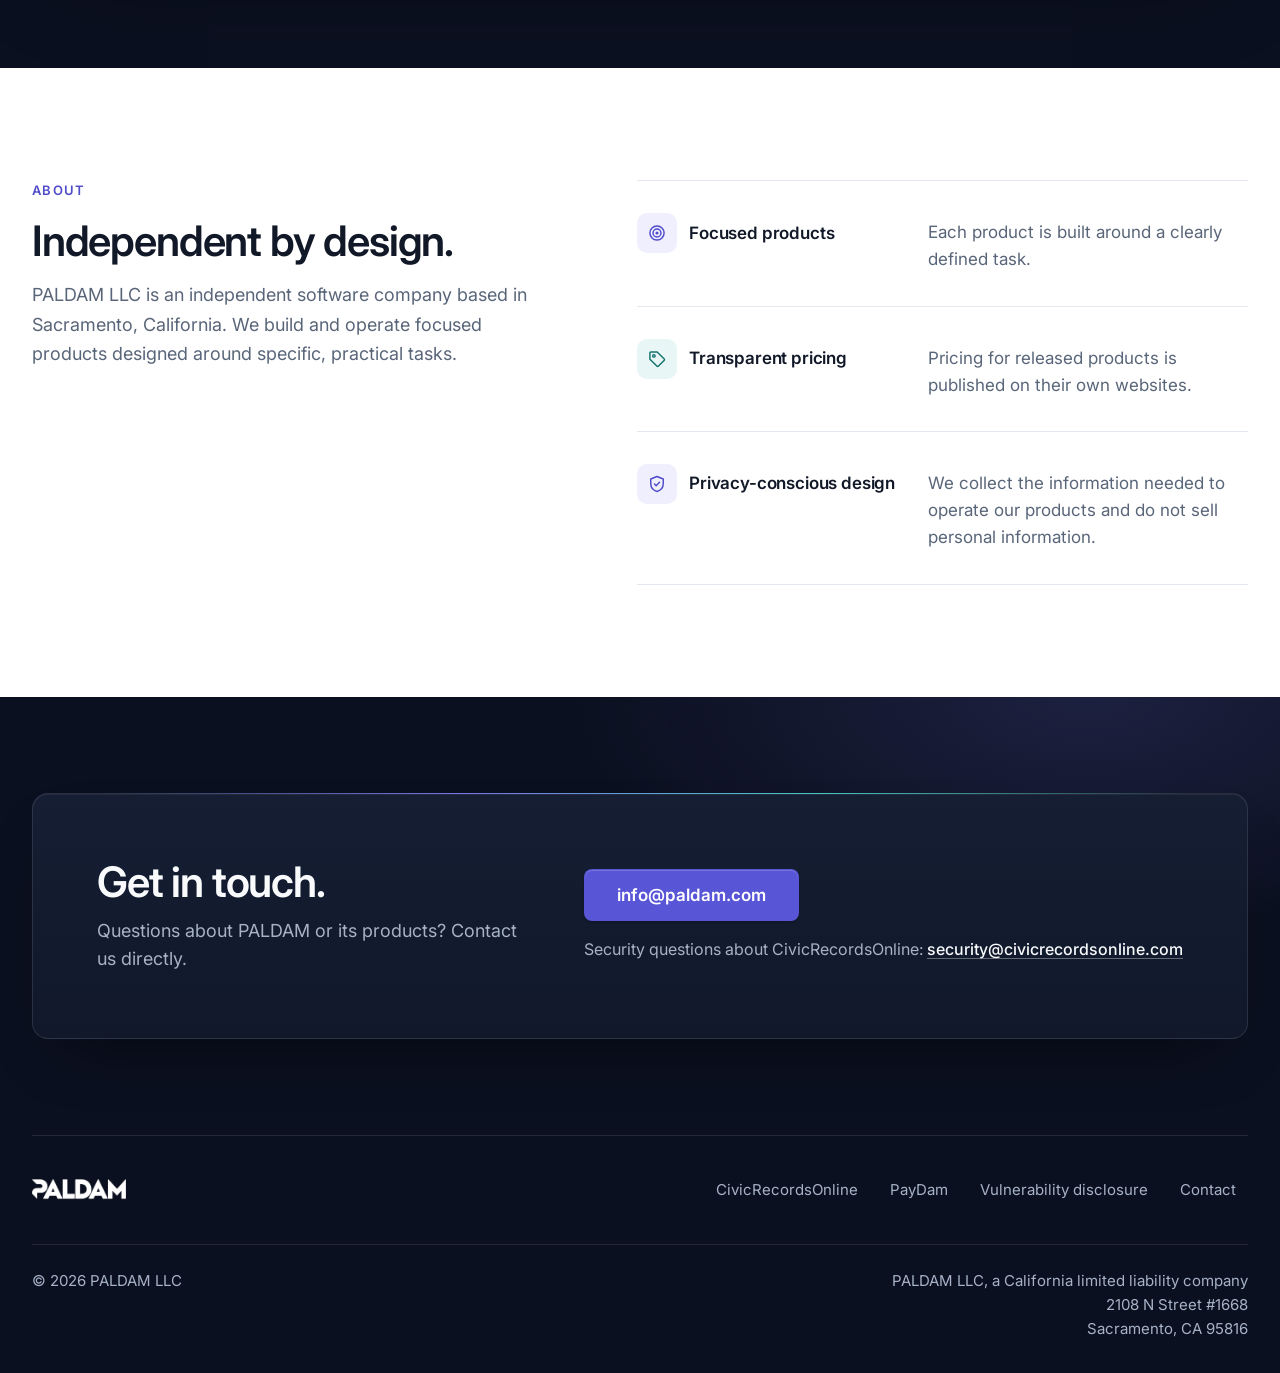
==== commit a579ca8b: "Make the product, security and About sections interactive Product cards follow the cursor with a bra" ====
--- a/index.html
+++ b/index.html
@@ -74,11 +74,12 @@
     <link rel="preconnect" href="https://fonts.googleapis.com" />
     <link rel="preconnect" href="https://fonts.gstatic.com" crossorigin />
     <link href="https://fonts.googleapis.com/css2?family=Inter:wght@400;500;600;700&display=swap" rel="stylesheet" />
-    <link rel="stylesheet" href="/css/style.css?v=20261031k" />
+    <link rel="stylesheet" href="/css/style.css?v=20261101c" />
     <link rel="icon" type="image/png" href="/favicon.png" />
     <script async src="https://www.googletagmanager.com/gtag/js?id=G-RNQLX96MKZ"></script>
-    <script src="/js/analytics.js?v=20261031k"></script>
-    <script src="/js/deck.js?v=20261031k" defer></script>
+    <script src="/js/analytics.js?v=20261101c"></script>
+    <script src="/js/deck.js?v=20261101c" defer></script>
+    <script src="/js/interact.js?v=20261101c" defer></script>
 </head>
 <body>
 
@@ -196,7 +197,7 @@
             <p class="section-lede">Each product is built to solve a specific operational problem.</p>
         </div>
 
-        <div class="products">
+        <div class="products" data-reveal>
             <article class="product product-cro">
                 <div class="product-top">
                     <span class="product-logo"><img src="/img/cro-mark.png" alt="" width="40" height="40" /></span>
@@ -263,49 +264,49 @@
             </p>
         </div>
 
-        <ul class="badges" aria-label="Security at a glance">
-                <li class="badge"><span class="badge-icon" aria-hidden="true"><svg viewBox="0 0 24 24" width="20" height="20" fill="none" stroke="currentColor" stroke-width="1.75" stroke-linecap="round" stroke-linejoin="round"><rect x="7" y="3" width="10" height="18" rx="2"/><path d="M11 17.5h2"/><path d="m9.5 10 1.8 1.8 3.2-3.3"/></svg></span>Two-step sign-in</li>
-                <li class="badge"><span class="badge-icon" aria-hidden="true"><svg viewBox="0 0 24 24" width="20" height="20" fill="none" stroke="currentColor" stroke-width="1.75" stroke-linecap="round" stroke-linejoin="round"><rect x="4.5" y="10.5" width="15" height="10" rx="2"/><path d="M8 10.5V7.5a4 4 0 0 1 8 0v3"/><path d="M12 14.5v2.5"/></svg></span>AES-256 at rest</li>
-                <li class="badge"><span class="badge-icon" aria-hidden="true"><svg viewBox="0 0 24 24" width="20" height="20" fill="none" stroke="currentColor" stroke-width="1.75" stroke-linecap="round" stroke-linejoin="round"><path d="M4 8h13"/><path d="m14 5 3 3-3 3"/><path d="M20 16H7"/><path d="m10 13-3 3 3 3"/></svg></span>TLS 1.2+ in transit</li>
-                <li class="badge"><span class="badge-icon" aria-hidden="true"><svg viewBox="0 0 24 24" width="20" height="20" fill="none" stroke="currentColor" stroke-width="1.75" stroke-linecap="round" stroke-linejoin="round"><path d="M7.5 18.5a4.5 4.5 0 0 1-.4-9 5.5 5.5 0 0 1 10.6 1.5 3.75 3.75 0 0 1-.2 7.5z"/></svg></span>Microsoft Azure, US</li>
-                <li class="badge"><span class="badge-icon" aria-hidden="true"><svg viewBox="0 0 24 24" width="20" height="20" fill="none" stroke="currentColor" stroke-width="1.75" stroke-linecap="round" stroke-linejoin="round"><path d="M9 6h11"/><path d="M9 12h11"/><path d="M9 18h11"/><path d="M4.5 6h.01"/><path d="M4.5 12h.01"/><path d="M4.5 18h.01"/></svg></span>Protected audit trail</li>
-                <li class="badge"><span class="badge-icon" aria-hidden="true"><svg viewBox="0 0 24 24" width="20" height="20" fill="none" stroke="currentColor" stroke-width="1.75" stroke-linecap="round" stroke-linejoin="round"><circle cx="9" cy="8" r="3.25"/><path d="M3.5 19.5a5.5 5.5 0 0 1 11 0"/><path d="M16 5.2a3.25 3.25 0 0 1 0 6.3"/><path d="M17.5 14.2a5.5 5.5 0 0 1 3 5.3"/></svg></span>Role-based access</li>
+        <ul class="badges" aria-label="Security at a glance" data-reveal>
+                <li><a class="badge" href="#sec-signin"><span class="badge-icon" aria-hidden="true"><svg viewBox="0 0 24 24" width="20" height="20" fill="none" stroke="currentColor" stroke-width="1.75" stroke-linecap="round" stroke-linejoin="round"><rect x="7" y="3" width="10" height="18" rx="2"/><path d="M11 17.5h2"/><path d="m9.5 10 1.8 1.8 3.2-3.3"/></svg></span>Two-step sign-in<span class="badge-go" aria-hidden="true"><svg viewBox="0 0 24 24" width="16" height="16" fill="none" stroke="currentColor" stroke-width="2" stroke-linecap="round" stroke-linejoin="round"><path d="M12 5v14"/><path d="m6 13 6 6 6-6"/></svg></span></a></li>
+                <li><a class="badge" href="#sec-encryption"><span class="badge-icon" aria-hidden="true"><svg viewBox="0 0 24 24" width="20" height="20" fill="none" stroke="currentColor" stroke-width="1.75" stroke-linecap="round" stroke-linejoin="round"><rect x="4.5" y="10.5" width="15" height="10" rx="2"/><path d="M8 10.5V7.5a4 4 0 0 1 8 0v3"/><path d="M12 14.5v2.5"/></svg></span>AES-256 at rest<span class="badge-go" aria-hidden="true"><svg viewBox="0 0 24 24" width="16" height="16" fill="none" stroke="currentColor" stroke-width="2" stroke-linecap="round" stroke-linejoin="round"><path d="M12 5v14"/><path d="m6 13 6 6 6-6"/></svg></span></a></li>
+                <li><a class="badge" href="#sec-encryption"><span class="badge-icon" aria-hidden="true"><svg viewBox="0 0 24 24" width="20" height="20" fill="none" stroke="currentColor" stroke-width="1.75" stroke-linecap="round" stroke-linejoin="round"><path d="M4 8h13"/><path d="m14 5 3 3-3 3"/><path d="M20 16H7"/><path d="m10 13-3 3 3 3"/></svg></span>TLS 1.2+ in transit<span class="badge-go" aria-hidden="true"><svg viewBox="0 0 24 24" width="16" height="16" fill="none" stroke="currentColor" stroke-width="2" stroke-linecap="round" stroke-linejoin="round"><path d="M12 5v14"/><path d="m6 13 6 6 6-6"/></svg></span></a></li>
+                <li><a class="badge" href="#sec-hosting"><span class="badge-icon" aria-hidden="true"><svg viewBox="0 0 24 24" width="20" height="20" fill="none" stroke="currentColor" stroke-width="1.75" stroke-linecap="round" stroke-linejoin="round"><path d="M7.5 18.5a4.5 4.5 0 0 1-.4-9 5.5 5.5 0 0 1 10.6 1.5 3.75 3.75 0 0 1-.2 7.5z"/></svg></span>Microsoft Azure, US<span class="badge-go" aria-hidden="true"><svg viewBox="0 0 24 24" width="16" height="16" fill="none" stroke="currentColor" stroke-width="2" stroke-linecap="round" stroke-linejoin="round"><path d="M12 5v14"/><path d="m6 13 6 6 6-6"/></svg></span></a></li>
+                <li><a class="badge" href="#sec-audit"><span class="badge-icon" aria-hidden="true"><svg viewBox="0 0 24 24" width="20" height="20" fill="none" stroke="currentColor" stroke-width="1.75" stroke-linecap="round" stroke-linejoin="round"><path d="M9 6h11"/><path d="M9 12h11"/><path d="M9 18h11"/><path d="M4.5 6h.01"/><path d="M4.5 12h.01"/><path d="M4.5 18h.01"/></svg></span>Protected audit trail<span class="badge-go" aria-hidden="true"><svg viewBox="0 0 24 24" width="16" height="16" fill="none" stroke="currentColor" stroke-width="2" stroke-linecap="round" stroke-linejoin="round"><path d="M12 5v14"/><path d="m6 13 6 6 6-6"/></svg></span></a></li>
+                <li><a class="badge" href="#sec-roles"><span class="badge-icon" aria-hidden="true"><svg viewBox="0 0 24 24" width="20" height="20" fill="none" stroke="currentColor" stroke-width="1.75" stroke-linecap="round" stroke-linejoin="round"><circle cx="9" cy="8" r="3.25"/><path d="M3.5 19.5a5.5 5.5 0 0 1 11 0"/><path d="M16 5.2a3.25 3.25 0 0 1 0 6.3"/><path d="M17.5 14.2a5.5 5.5 0 0 1 3 5.3"/></svg></span>Role-based access<span class="badge-go" aria-hidden="true"><svg viewBox="0 0 24 24" width="16" height="16" fill="none" stroke="currentColor" stroke-width="2" stroke-linecap="round" stroke-linejoin="round"><path d="M12 5v14"/><path d="m6 13 6 6 6-6"/></svg></span></a></li>
         </ul>
 
         <div class="sec-card">
-            <div class="sec-grid">
-                <article class="sec-cell">
+            <div class="sec-grid" data-reveal>
+                <article class="sec-cell" id="sec-signin">
                     <span class="sec-cell-icon" aria-hidden="true"><svg viewBox="0 0 24 24" width="20" height="20" fill="none" stroke="currentColor" stroke-width="1.75" stroke-linecap="round" stroke-linejoin="round"><circle cx="8" cy="15" r="4"/><path d="m10.8 12.2 8.7-8.7"/><path d="m16.5 6.5 2.5 2.5"/><path d="m14 9 2 2"/></svg></span>
                     <h3 class="sec-cell-title">Sign-in and access</h3>
                     <p>Two-step sign-in with an authenticator app and one-time backup codes. Each agency can make it required.</p>
                     <p>Microsoft or Google work-account sign-in on every plan.</p>
                     <p>Passwords of 10 or more characters, and accounts lock after 10 failed attempts.</p>
                 </article>
-                <article class="sec-cell">
+                <article class="sec-cell" id="sec-encryption">
                     <span class="sec-cell-icon" aria-hidden="true"><svg viewBox="0 0 24 24" width="20" height="20" fill="none" stroke="currentColor" stroke-width="1.75" stroke-linecap="round" stroke-linejoin="round"><rect x="4.5" y="10.5" width="15" height="10" rx="2"/><path d="M8 10.5V7.5a4 4 0 0 1 8 0v3"/><path d="M12 14.5v2.5"/></svg></span>
                     <h3 class="sec-cell-title">Encryption</h3>
                     <p>Databases and files are encrypted at rest with AES-256, using Azure SQL and Azure Storage encryption.</p>
                     <p>Every connection is HTTPS only, with TLS 1.2 as the minimum version.</p>
                 </article>
-                <article class="sec-cell">
+                <article class="sec-cell" id="sec-hosting">
                     <span class="sec-cell-icon" aria-hidden="true"><svg viewBox="0 0 24 24" width="20" height="20" fill="none" stroke="currentColor" stroke-width="1.75" stroke-linecap="round" stroke-linejoin="round"><rect x="3.5" y="4" width="17" height="7" rx="1.5"/><rect x="3.5" y="13" width="17" height="7" rx="1.5"/><path d="M7.5 7.5h.01"/><path d="M7.5 16.5h.01"/></svg></span>
                     <h3 class="sec-cell-title">Hosting and backups</h3>
                     <p>Runs on Microsoft Azure in the United States.</p>
                     <p>Database backups are kept for 35 days and copied to a second Azure region.</p>
                 </article>
-                <article class="sec-cell">
+                <article class="sec-cell" id="sec-roles">
                     <span class="sec-cell-icon" aria-hidden="true"><svg viewBox="0 0 24 24" width="20" height="20" fill="none" stroke="currentColor" stroke-width="1.75" stroke-linecap="round" stroke-linejoin="round"><path d="m12 3 9 5-9 5-9-5z"/><path d="m3 13 9 5 9-5"/></svg></span>
                     <h3 class="sec-cell-title">Agency separation and roles</h3>
                     <p>Each agency's records are kept apart from every other agency's.</p>
                     <p>Staff see only what their role and department allow.</p>
                 </article>
-                <article class="sec-cell">
+                <article class="sec-cell" id="sec-audit">
                     <span class="sec-cell-icon" aria-hidden="true"><svg viewBox="0 0 24 24" width="20" height="20" fill="none" stroke="currentColor" stroke-width="1.75" stroke-linecap="round" stroke-linejoin="round"><path d="M9 6h11"/><path d="M9 12h11"/><path d="M9 18h11"/><path d="M4.5 6h.01"/><path d="M4.5 12h.01"/><path d="M4.5 18h.01"/></svg></span>
                     <h3 class="sec-cell-title">Audit trail</h3>
                     <p>Every action on a request is recorded, and audit entries are protected from editing or deletion.</p>
                     <p>Administrators can export the full history, with the records, as a ZIP file.</p>
                 </article>
-                <article class="sec-cell">
+                <article class="sec-cell" id="sec-privacy">
                     <span class="sec-cell-icon" aria-hidden="true"><svg viewBox="0 0 24 24" width="20" height="20" fill="none" stroke="currentColor" stroke-width="1.75" stroke-linecap="round" stroke-linejoin="round"><path d="M3 12s3.5-6.5 9-6.5 9 6.5 9 6.5-3.5 6.5-9 6.5S3 12 3 12z"/><circle cx="12" cy="12" r="2.75"/><path d="M4 20 20 4"/></svg></span>
                     <h3 class="sec-cell-title">Privacy</h3>
                     <p>No generative AI. Agency files are never sent to an AI service.</p>
@@ -338,17 +339,17 @@
                 designed around specific, practical tasks.
             </p>
         </div>
-        <dl class="principles">
+        <dl class="principles" data-reveal>
             <div class="principle">
-                <dt>Focused products</dt>
+                <dt><span class="principle-icon" aria-hidden="true"><svg viewBox="0 0 24 24" width="20" height="20" fill="none" stroke="currentColor" stroke-width="1.75" stroke-linecap="round" stroke-linejoin="round"><circle cx="12" cy="12" r="8.5"/><circle cx="12" cy="12" r="4.75"/><circle cx="12" cy="12" r="1"/></svg></span><span>Focused products</span></dt>
                 <dd>Each product is built around a clearly defined task.</dd>
             </div>
             <div class="principle">
-                <dt>Transparent pricing</dt>
+                <dt><span class="principle-icon" aria-hidden="true"><svg viewBox="0 0 24 24" width="20" height="20" fill="none" stroke="currentColor" stroke-width="1.75" stroke-linecap="round" stroke-linejoin="round"><path d="M3.5 12.2V4.5a1 1 0 0 1 1-1h7.7l8.3 8.3a1.4 1.4 0 0 1 0 2l-6.7 6.7a1.4 1.4 0 0 1-2 0z"/><circle cx="8.25" cy="8.25" r="1.5"/></svg></span><span>Transparent pricing</span></dt>
                 <dd>Pricing for released products is published on their own websites.</dd>
             </div>
             <div class="principle">
-                <dt>Privacy-conscious design</dt>
+                <dt><span class="principle-icon" aria-hidden="true"><svg viewBox="0 0 24 24" width="20" height="20" fill="none" stroke="currentColor" stroke-width="1.75" stroke-linecap="round" stroke-linejoin="round"><path d="M12 3 4.5 6v5.5c0 4.6 3.2 8.3 7.5 9.5 4.3-1.2 7.5-4.9 7.5-9.5V6z"/><path d="m9 12 2 2 4-4"/></svg></span><span>Privacy-conscious design</span></dt>
                 <dd>We collect the information needed to operate our products and do not sell personal information.</dd>
             </div>
         </dl>
--- a/css/style.css
+++ b/css/style.css
@@ -536,24 +536,46 @@
     border-radius: var(--radius-lg);
     background: var(--white);
     box-shadow: inset 0 3px 0 var(--brand), 0 1px 2px rgba(16, 24, 40, .04), 0 12px 32px -18px rgba(16, 24, 40, .14);
-    transition: border-color var(--fast) var(--ease), box-shadow var(--fast) var(--ease);
-}
-.product::before {
+    isolation: isolate;
+    transition: border-color 260ms var(--ease), box-shadow 260ms var(--ease), transform 260ms var(--ease);
+}
+.product::before,
+.product::after {
     content: '';
     position: absolute;
     inset: 0;
+    z-index: -1;
     border-radius: inherit;
     pointer-events: none;
+}
+.product::before {
     background: radial-gradient(520px 220px at 0% 0%, var(--glow), transparent 70%);
 }
-.product-cro { --brand: #173250; --tone: #173250; --glow: rgba(23, 50, 80, .07); --tile: #173250; --tile-border: #173250; }
-.product-paydam { --brand: #45c6c0; --tone: var(--cyan-ink); --glow: rgba(69, 198, 192, .12); --tile: #e8f7f6; --tile-border: #c9ece9; }
-.product-ta { --brand: #c98a2b; --tone: #8a5a1f; --glow: rgba(201, 138, 43, .10); --tile: #fbf3e6; --tile-border: #f0dfc2; }
-.product:not(.product-static):hover {
-    border-color: #ccd4e1;
-    box-shadow: inset 0 3px 0 var(--brand), 0 1px 2px rgba(16, 24, 40, .05), 0 20px 44px -20px rgba(16, 24, 40, .22);
-}
-.product:not(.product-static):hover .arrow { transform: translateX(3px); }
+.product::after {
+    background: radial-gradient(420px circle at var(--mx, 50%) var(--my, 0%), var(--spot), transparent 65%);
+    opacity: 0;
+    transition: opacity 260ms var(--ease);
+}
+.product-cro { --brand: #173250; --tone: #173250; --glow: rgba(23, 50, 80, .07); --spot: rgba(14, 111, 104, .11); --tile: #173250; --tile-border: #173250; }
+.product-paydam { --brand: #45c6c0; --tone: var(--cyan-ink); --glow: rgba(69, 198, 192, .12); --spot: rgba(69, 198, 192, .2); --tile: #e8f7f6; --tile-border: #c9ece9; }
+.product-ta { --brand: #c98a2b; --tone: #8a5a1f; --glow: rgba(201, 138, 43, .10); --spot: rgba(201, 138, 43, .16); --tile: #fbf3e6; --tile-border: #f0dfc2; }
+.product:hover {
+    border-color: color-mix(in srgb, var(--brand) 38%, var(--border-light));
+    box-shadow: inset 0 3px 0 var(--brand), 0 1px 2px rgba(16, 24, 40, .05), 0 30px 60px -28px color-mix(in srgb, var(--brand) 45%, rgba(16, 24, 40, .4));
+    transform: perspective(1000px) rotateX(var(--rx, 0deg)) rotateY(var(--ry, 0deg)) translateY(-6px);
+}
+.product:hover::after { opacity: 1; }
+.product:hover .arrow { transform: translateX(4px); }
+.product:hover .product-logo {
+    transform: translateY(-2px) rotate(-5deg) scale(1.06);
+    box-shadow: 0 14px 26px -14px var(--brand);
+}
+.products.is-in .product-ta .product-status::before { animation: ping 1.4s ease-out 900ms 3; }
+.product-ta:hover .product-status::before { animation: ping 1.4s ease-out infinite; }
+@keyframes ping {
+    from { box-shadow: 0 0 0 0 rgba(201, 138, 43, .5); }
+    to { box-shadow: 0 0 0 9px rgba(201, 138, 43, 0); }
+}
 .product-top {
     position: relative;
     display: flex;
@@ -570,6 +592,7 @@
     border-radius: 14px;
     background: var(--tile);
     border: 1px solid var(--tile-border);
+    transition: transform 320ms var(--ease), box-shadow 320ms var(--ease);
 }
 .product-logo img { width: 40px; height: 40px; object-fit: contain; }
 .product-logo-icon { color: var(--tone); }
@@ -661,12 +684,19 @@
     gap: var(--s-3);
     margin-bottom: var(--s-7);
 }
+.badges li { display: flex; }
 .badge {
+    --tint: 119, 117, 231;
+    position: relative;
+    overflow: hidden;
+    flex: 1;
     display: flex;
     flex-direction: column;
     align-items: center;
     gap: var(--s-3);
-    padding: var(--s-5) var(--s-3);
+    padding: var(--s-5) var(--s-3) var(--s-6);
+    text-decoration: none;
+    transition: transform 260ms var(--ease), border-color 260ms var(--ease), background-color 260ms var(--ease), box-shadow 260ms var(--ease);
     border: 1px solid var(--border-dark);
     border-radius: var(--radius);
     background: linear-gradient(180deg, rgba(255, 255, 255, .055) 0%, rgba(255, 255, 255, .02) 100%);
@@ -677,20 +707,59 @@
     line-height: 1.3;
     color: var(--text-light);
 }
+.badges li:nth-child(even) .badge { --tint: 69, 198, 192; }
+.badge::after {
+    content: '';
+    position: absolute;
+    inset: 0;
+    pointer-events: none;
+    background: linear-gradient(105deg, transparent 35%, rgba(255, 255, 255, .16) 50%, transparent 65%);
+    transform: translateX(-110%);
+}
+.badge:hover,
+.badge:focus-visible,
+.badge.is-linked {
+    transform: translateY(-4px);
+    border-color: rgba(var(--tint), .6);
+    background-color: rgba(var(--tint), .12);
+    box-shadow: 0 18px 40px -18px rgba(var(--tint), .7), inset 0 1px 0 rgba(255, 255, 255, .1);
+}
+.badge:focus-visible { outline: 2px solid rgb(var(--tint)); outline-offset: 3px; }
 .badge-icon {
     display: grid;
     place-items: center;
     width: 44px;
     height: 44px;
     border-radius: 12px;
-    background: rgba(119, 117, 231, .16);
-    box-shadow: inset 0 0 0 1px rgba(119, 117, 231, .3);
+    background: rgba(var(--tint), .16);
+    box-shadow: inset 0 0 0 1px rgba(var(--tint), .3);
     color: #c9c8fa;
-}
-.badge:nth-child(even) .badge-icon {
-    background: rgba(69, 198, 192, .13);
-    box-shadow: inset 0 0 0 1px rgba(69, 198, 192, .3);
-    color: #8ee4df;
+    transition: transform 320ms var(--ease), background-color 260ms var(--ease);
+}
+.badges li:nth-child(even) .badge-icon { color: #8ee4df; }
+.badge:hover .badge-icon,
+.badge:focus-visible .badge-icon,
+.badge.is-linked .badge-icon {
+    transform: scale(1.1) rotate(-6deg);
+    background-color: rgba(var(--tint), .28);
+}
+.badge-go {
+    position: absolute;
+    left: 50%;
+    bottom: 6px;
+    color: rgb(var(--tint));
+    opacity: 0;
+    transform: translate(-50%, -4px);
+    transition: opacity 260ms var(--ease), transform 260ms var(--ease);
+}
+.badge:hover .badge-go,
+.badge:focus-visible .badge-go {
+    opacity: 1;
+    transform: translate(-50%, 0);
+}
+.badges.is-in .badge::after { animation: sweep 1.1s var(--ease) calc(var(--i, 0) * 90ms + 450ms) both; }
+@keyframes sweep {
+    to { transform: translateX(110%); }
 }
 
 .sec-card {
@@ -706,10 +775,32 @@
     grid-template-columns: repeat(3, minmax(0, 1fr));
 }
 .sec-cell {
+    position: relative;
     padding: var(--s-7) var(--s-6);
     background: var(--white);
     border-right: 1px solid var(--border-light);
     border-bottom: 1px solid var(--border-light);
+    scroll-margin-top: var(--s-6);
+    transition: background-color 260ms var(--ease);
+}
+.sec-cell::before {
+    content: '';
+    position: absolute;
+    inset: 0 0 auto;
+    height: 3px;
+    background: linear-gradient(90deg, var(--accent), var(--cyan));
+    transform: scaleX(0);
+    transform-origin: left;
+    transition: transform 380ms var(--ease);
+}
+.sec-cell:hover,
+.sec-cell.is-linked { background-color: #fafaff; }
+.sec-cell:hover::before,
+.sec-cell.is-linked::before,
+.sec-cell:target::before { transform: scaleX(1); }
+.sec-grid > .sec-cell:target { animation: flash 1.8s var(--ease); }
+@keyframes flash {
+    0%, 35% { background-color: var(--accent-tint); }
 }
 .sec-cell:nth-child(3n) { border-right: 0; }
 .sec-cell-icon {
@@ -721,11 +812,22 @@
     border-radius: 10px;
     background: var(--accent-tint);
     color: var(--accent-ink);
+    transition: transform 320ms var(--ease), background-color 260ms var(--ease), color 260ms var(--ease);
 }
 .sec-cell:nth-child(even) .sec-cell-icon {
     background: var(--cyan-tint);
     color: var(--cyan-ink);
 }
+.sec-cell:hover .sec-cell-icon,
+.sec-cell.is-linked .sec-cell-icon,
+.sec-cell:target .sec-cell-icon {
+    background: var(--accent-ink);
+    color: var(--white);
+    transform: rotate(-6deg) scale(1.08);
+}
+.sec-cell:nth-child(even):hover .sec-cell-icon,
+.sec-cell:nth-child(even).is-linked .sec-cell-icon,
+.sec-cell:nth-child(even):target .sec-cell-icon { background: var(--cyan-ink); }
 .sec-cell-title {
     font-size: 1.125rem;
     font-weight: 600;
@@ -789,27 +891,68 @@
     border-top: 1px solid var(--border-light);
 }
 .principle {
-    display: grid;
-    grid-template-columns: minmax(0, 2fr) minmax(0, 3fr);
+    position: relative;
+    isolation: isolate;
+    display: grid;
+    grid-template-columns: minmax(0, 5fr) minmax(0, 6fr);
     gap: var(--s-5);
     padding: var(--s-6) 0;
     border-bottom: 1px solid var(--border-light);
 }
+.principle::before {
+    content: '';
+    position: absolute;
+    inset: 0 calc(-1 * var(--s-4));
+    z-index: -1;
+    border-radius: var(--radius);
+    background: linear-gradient(90deg, var(--accent-tint), rgba(239, 239, 253, 0) 90%);
+    opacity: 0;
+    transform: scaleX(.6);
+    transform-origin: left;
+    transition: opacity 380ms var(--ease), transform 380ms var(--ease);
+}
+.principle:nth-child(even)::before { background: linear-gradient(90deg, var(--cyan-tint), rgba(232, 247, 246, 0) 90%); }
+.principle:hover::before { opacity: 1; transform: none; }
 .principle dt {
+    align-self: start;
+    display: flex;
+    align-items: center;
+    gap: var(--s-3);
     font-weight: 600;
     letter-spacing: -.01em;
-}
-.principle dt::before {
-    content: '';
-    display: block;
-    width: 24px;
-    height: 2px;
-    margin-bottom: var(--s-3);
-    background: var(--accent);
-}
+    transition: transform 260ms var(--ease);
+}
+.principle:hover dt { transform: translateX(4px); }
+.principle-icon {
+    display: grid;
+    place-items: center;
+    flex-shrink: 0;
+    width: 40px;
+    height: 40px;
+    border-radius: 10px;
+    background: var(--accent-tint);
+    color: var(--accent-ink);
+    transition: transform 320ms var(--ease), background-color 260ms var(--ease), color 260ms var(--ease);
+}
+.principle:nth-child(even) .principle-icon {
+    background: var(--cyan-tint);
+    color: var(--cyan-ink);
+}
+.principle:hover .principle-icon {
+    background: var(--accent-ink);
+    color: var(--white);
+    transform: rotate(-6deg) scale(1.08);
+}
+.principle:nth-child(even):hover .principle-icon { background: var(--cyan-ink); }
 .principle dd {
     color: var(--muted);
-    padding-top: 14px;
+    padding-top: 6px;
+}
+
+[data-reveal].is-waiting > * { opacity: 0; }
+[data-reveal].is-in > * { animation: rise 700ms var(--ease) calc(var(--i, 0) * 90ms) backwards; }
+@keyframes rise {
+    from { opacity: 0; transform: translateY(22px); }
 }
 
 .closing {
@@ -989,4 +1132,25 @@
     html { scroll-behavior: auto; }
     *, *::before, *::after { transition: none !important; }
     .panel[data-pos="0"] { transform: none; }
-}
+    .product:hover,
+    .product:hover .product-logo,
+    .badge:hover,
+    .badge:focus-visible,
+    .badge.is-linked,
+    .badge:hover .badge-icon,
+    .badge:focus-visible .badge-icon,
+    .badge.is-linked .badge-icon,
+    .sec-cell:hover .sec-cell-icon,
+    .sec-cell.is-linked .sec-cell-icon,
+    .sec-cell:target .sec-cell-icon,
+    .principle:hover dt,
+    .principle:hover .principle-icon { transform: none; }
+    .badge::after,
+    .sec-cell:target,
+    .product-status::before,
+    [data-reveal] > * { animation: none !important; }
+}
+
+@media print {
+    [data-reveal].is-waiting > * { opacity: 1; }
+}
